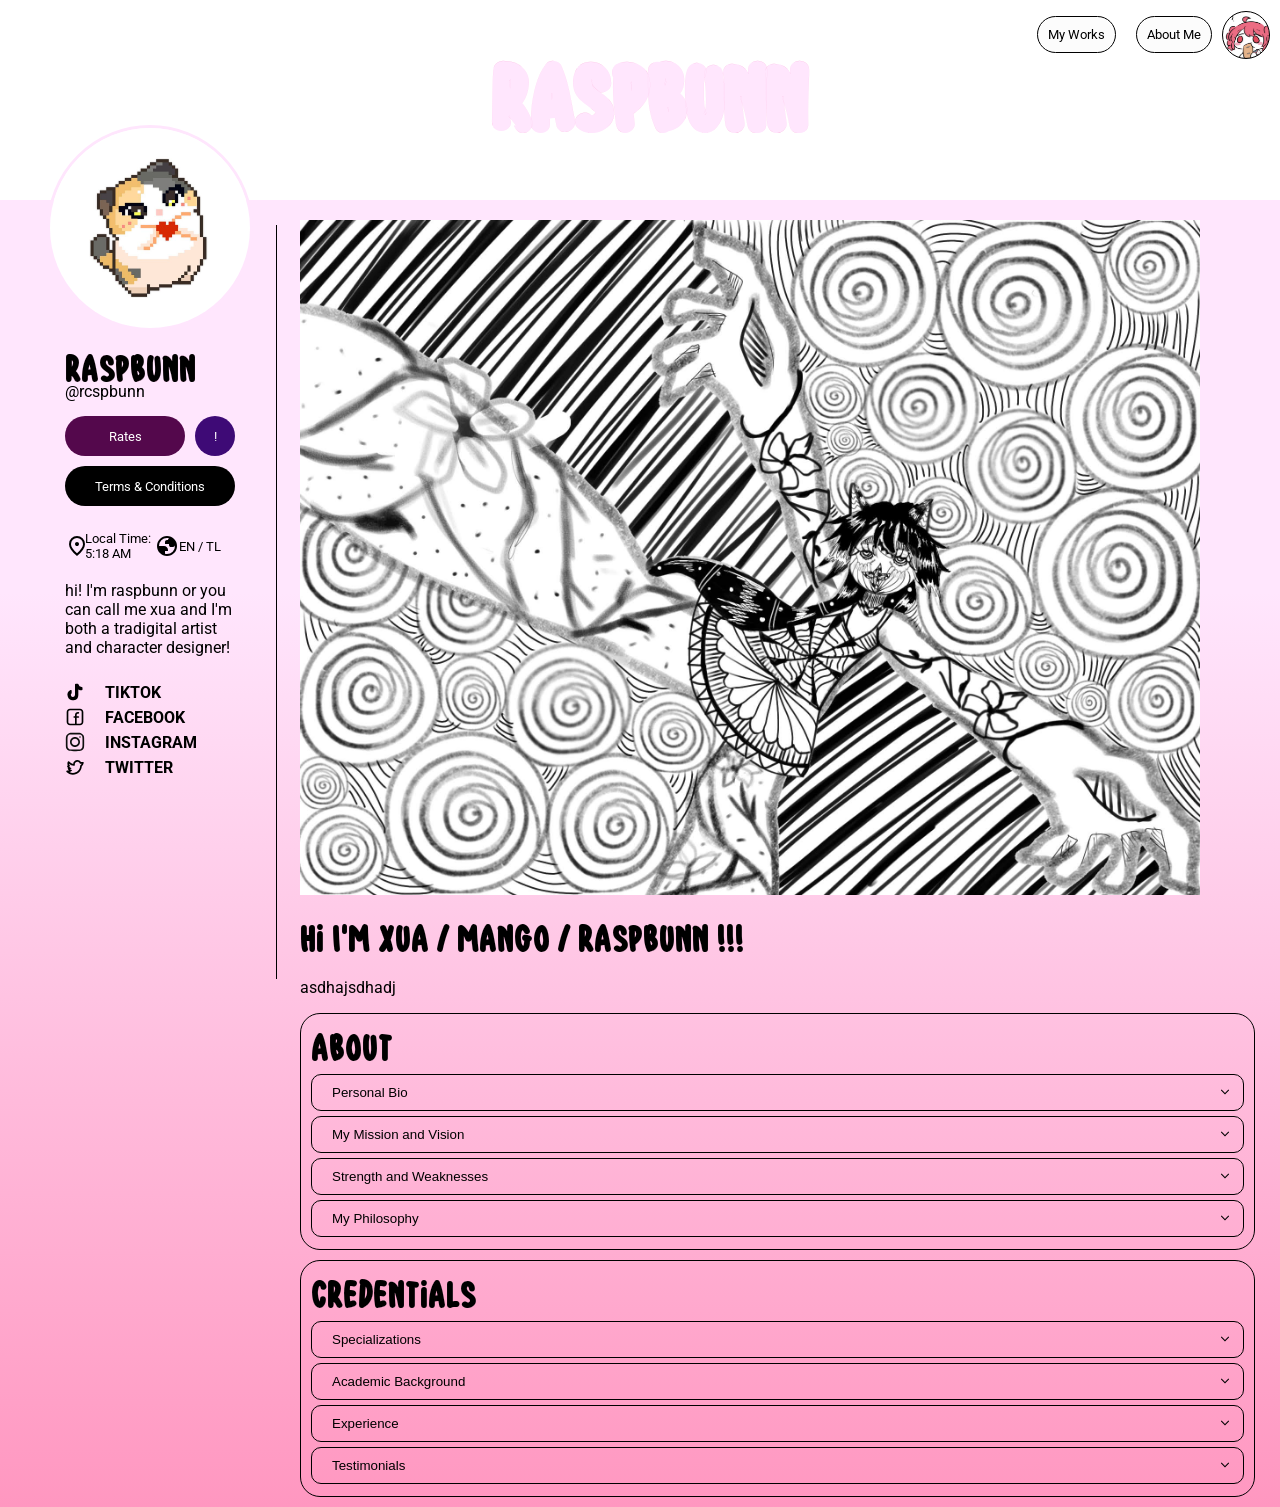
==== index.html @ c66c154d "Add files via upload" ====
<!DOCTYPE html>
<html>
    
<head>
    <meta charset="UTF-8">
    <meta name="viewport" content="width=device-width, initial-scale=1.0">

    <!--Fonts-->
    <link rel="preconnect" href="https://fonts.googleapis.com">
    <link rel="preconnect" href="https://fonts.gstatic.com" crossorigin>
    <link href="https://fonts.googleapis.com/css2?family=Poppins:ital,wght@0,100;0,200;0,300;0,400;0,500;0,600;0,700;0,800;0,900;1,100;1,200;1,300;1,400;1,500;1,600;1,700;1,800;1,900&family=Roboto:ital,wght@0,100..900;1,100..900&display=swap" rel="stylesheet">

    <!--Links-->
    <link rel="stylesheet" href="Margaux_Website.css">
    <link rel="stylesheet" href="margauxjs-css.css">
    <script src="Margaux_Website.js" defer></script>
    <script src="Sidebar.js" defer></script>

    <title>Raspbunn</title>
</head>
<body>
   
     
   
    
   <!-- Navigation bar -->
    <nav class ="nav">
        <div class="header">
            <div class="navSection1"></div>
            <div class="navSection2">
                <button class="myWorksBtn" id="portfolioBtn">My Works</button>
                <button class="myWorksBtn" id="aboutBtn">About Me</button>
                    <!--Buttons Navigation-->
                    <div class="iconWrapper"><button onclick="popUp()" class="icons"></button></div>
                    
                </div>
        </div>
          
    
    </nav>
    
    <!--Main Content-->
    <div class="alerWrapper"> 
        <div class="alert">
          
        </div>
    </div>
    <main class="main">
      
        <section class="logoWrap">
            <article class="logoContainer">
                <!-- <img class="logo" src="image/cinnamoroll.jpg" > -->
                <h6 class="nameBrand sizeLogo">Raspbunn</h6>
                
            </article>
        </section>
         <section class=" mainWrap">
                  <video class="background" width="100%"  autoplay loop muted playsinline disablePictureInPicture>
             <source src="image/bg.mp4" type="video/mp4">
             </video>
           
        <article class="mainArticle">
             <!--Side Bar-->
    <aside class="sidebar">
        <div class="sidebarWrapper">
              <div class="verticalLine"></div>
                <div class="headTitleWrap">
                    
             <!-- 1st Section-->
                    <div class="profileDisplay">
                        <img class="profile" src="image/cat.jpg">
                    </div>
                    
            <!-- 2nd Section -->
                    <div class="secondWrap ">
                        <h class="nameBrand color ">Raspbunn</h>
                        <p class="fontReg textName">@rcspbunn</p>
                        <div class="buttonGrid">
                            <div><button class="longButton sizeBtn fontReg" id="ratesBtn">Rates</button></div>
                            <div class="displayFlex"><button class="shortButton fontReg ">!</button></div>
                        </div>
                        <button class="longButton fontReg workBtn" id="termsBtn">Terms & Conditions</button>
                        <div class="fontReg localTime" id="time"></div>
                        <p class="fontReg">
                            hi! I'm raspbunn or you can call me xua and I'm both a tradigital artist and character designer!
                        </p>
                    </div>
            <!--3rd Section-->
                    <div class="channelsWrap">
                        <a class= "blank" href="https://www.tiktok.com/@rcspbunn"><svg class="svgIcon" fill="#000000" width="20px" height="20px" viewBox="0 0 24 24" id="tiktok" data-name="Flat Color" xmlns="http://www.w3.org/2000/svg" class="icon flat-color"><path id="primary" d="M21,7V9a1,1,0,0,1-1,1,8,8,0,0,1-4-1.08V15.5A6.5,6.5,0,1,1,6.53,9.72a1,1,0,0,1,1.47.9v2.52a.92.92,0,0,1-.28.62,2.49,2.49,0,0,0,2,4.23A2.61,2.61,0,0,0,12,15.35V3a1,1,0,0,1,1-1h2.11a1,1,0,0,1,1,.83A4,4,0,0,0,20,6,1,1,0,0,1,21,7Z" style="fill: rgb(0, 0, 0);"></path></svg> TIKTOK</a>
                        <a class="facebook blank" href="https://www.facebook.com/mbdelapaz"><svg class="svgIcon"  width="20px" height="20px" viewBox="0 0 24 24" fill="none" xmlns="http://www.w3.org/2000/svg">
                            <path fill-rule="evenodd" clip-rule="evenodd" d="M2 6C2 3.79086 3.79086 2 6 2H18C20.2091 2 22 3.79086 22 6V18C22 20.2091 20.2091 22 18 22H6C3.79086 22 2 20.2091 2 18V6ZM6 4C4.89543 4 4 4.89543 4 6V18C4 19.1046 4.89543 20 6 20H12V13H11C10.4477 13 10 12.5523 10 12C10 11.4477 10.4477 11 11 11H12V9.5C12 7.567 13.567 6 15.5 6H16.1C16.6523 6 17.1 6.44772 17.1 7C17.1 7.55228 16.6523 8 16.1 8H15.5C14.6716 8 14 8.67157 14 9.5V11H16.1C16.6523 11 17.1 11.4477 17.1 12C17.1 12.5523 16.6523 13 16.1 13H14V20H18C19.1046 20 20 19.1046 20 18V6C20 4.89543 19.1046 4 18 4H6Z" fill="#000000"/>
                            </svg> FACEBOOK</a>
                        <a class="instagram blank" href="https://www.instagram.com/raspbunnn"><svg class="svgIcon"  width="20px" height="20px" viewBox="0 0 24 24" fill="none" xmlns="http://www.w3.org/2000/svg">
                            <path fill-rule="evenodd" clip-rule="evenodd" d="M12 18C15.3137 18 18 15.3137 18 12C18 8.68629 15.3137 6 12 6C8.68629 6 6 8.68629 6 12C6 15.3137 8.68629 18 12 18ZM12 16C14.2091 16 16 14.2091 16 12C16 9.79086 14.2091 8 12 8C9.79086 8 8 9.79086 8 12C8 14.2091 9.79086 16 12 16Z" fill="#0F0F0F"/>
                            <path d="M18 5C17.4477 5 17 5.44772 17 6C17 6.55228 17.4477 7 18 7C18.5523 7 19 6.55228 19 6C19 5.44772 18.5523 5 18 5Z" fill="#0F0F0F"/>
                            <path fill-rule="evenodd" clip-rule="evenodd" d="M1.65396 4.27606C1 5.55953 1 7.23969 1 10.6V13.4C1 16.7603 1 18.4405 1.65396 19.7239C2.2292 20.8529 3.14708 21.7708 4.27606 22.346C5.55953 23 7.23969 23 10.6 23H13.4C16.7603 23 18.4405 23 19.7239 22.346C20.8529 21.7708 21.7708 20.8529 22.346 19.7239C23 18.4405 23 16.7603 23 13.4V10.6C23 7.23969 23 5.55953 22.346 4.27606C21.7708 3.14708 20.8529 2.2292 19.7239 1.65396C18.4405 1 16.7603 1 13.4 1H10.6C7.23969 1 5.55953 1 4.27606 1.65396C3.14708 2.2292 2.2292 3.14708 1.65396 4.27606ZM13.4 3H10.6C8.88684 3 7.72225 3.00156 6.82208 3.0751C5.94524 3.14674 5.49684 3.27659 5.18404 3.43597C4.43139 3.81947 3.81947 4.43139 3.43597 5.18404C3.27659 5.49684 3.14674 5.94524 3.0751 6.82208C3.00156 7.72225 3 8.88684 3 10.6V13.4C3 15.1132 3.00156 16.2777 3.0751 17.1779C3.14674 18.0548 3.27659 18.5032 3.43597 18.816C3.81947 19.5686 4.43139 20.1805 5.18404 20.564C5.49684 20.7234 5.94524 20.8533 6.82208 20.9249C7.72225 20.9984 8.88684 21 10.6 21H13.4C15.1132 21 16.2777 20.9984 17.1779 20.9249C18.0548 20.8533 18.5032 20.7234 18.816 20.564C19.5686 20.1805 20.1805 19.5686 20.564 18.816C20.7234 18.5032 20.8533 18.0548 20.9249 17.1779C20.9984 16.2777 21 15.1132 21 13.4V10.6C21 8.88684 20.9984 7.72225 20.9249 6.82208C20.8533 5.94524 20.7234 5.49684 20.564 5.18404C20.1805 4.43139 19.5686 3.81947 18.816 3.43597C18.5032 3.27659 18.0548 3.14674 17.1779 3.0751C16.2777 3.00156 15.1132 3 13.4 3Z" fill="#0F0F0F"/>
                            </svg> INSTAGRAM</a>
                        <a class="twitter blank" href="https://x.com/rcspbunn"><svg class="svgIcon"  width="20px" height="20px" viewBox="0 0 24 24" fill="none" xmlns="http://www.w3.org/2000/svg">
                            <path fill-rule="evenodd" clip-rule="evenodd" d="M14.8486 5.65845C13.1442 5.65845 11.7626 7.0401 11.7626 8.74446C11.7626 8.95304 11.7831 9.15581 11.822 9.35119C11.8846 9.66589 11.7924 9.99153 11.5741 10.2267C11.3558 10.4619 11.0379 10.578 10.7194 10.5389C8.51116 10.268 6.50248 9.35556 4.88498 7.9954C4.91649 8.59732 5.12515 9.23671 5.57799 9.90654L6.25677 10.9106L5.14211 11.3863L4.92704 11.4781C5.0869 11.6609 5.2791 11.8487 5.49369 12.0332C5.73717 12.2425 5.97247 12.4165 6.14726 12.5381C6.23408 12.5985 6.30452 12.645 6.35171 12.6755C6.37527 12.6907 6.39294 12.7018 6.40383 12.7086L6.41495 12.7155L6.41519 12.7157L6.41551 12.7159L6.41578 12.7161L6.41619 12.7163L6.41647 12.7165L7.96448 13.655L6.34397 14.4653C6.26374 14.5054 6.18367 14.5412 6.10393 14.573C6.42924 14.8471 6.82517 15.0995 7.2464 15.2986L8.63623 15.9556L7.47226 16.9598C6.8369 17.508 6.19778 17.9166 5.36946 18.1326C6.59681 18.7875 8.00315 19.1596 9.49941 19.1596C14.3045 19.1596 18.1746 15.325 18.1746 10.6256V10.1059L18.5998 9.80721C19.2636 9.34107 19.7329 8.71068 20.0689 7.99004H18.5398H17.9084L17.637 7.41994C17.1401 6.37633 16.0772 5.65845 14.8486 5.65845ZM3.56882 12.9581C3.38031 13.174 3.29093 13.4642 3.33193 13.7553C3.44474 14.5563 3.92441 15.2462 4.45444 15.7728C4.59838 15.9158 4.75232 16.0531 4.91396 16.184C4.88926 16.1909 4.86437 16.1975 4.83925 16.2038C4.35789 16.3243 3.70926 16.3494 2.62755 16.2434C2.20934 16.2024 1.81014 16.4273 1.62841 16.8062C1.44668 17.185 1.5212 17.6371 1.81492 17.9376C3.75693 19.9245 6.48413 21.1596 9.49941 21.1596C15.212 21.1596 19.8978 16.7239 20.1628 11.126C21.4521 10.0429 22.0976 8.57673 22.4458 7.24263C22.5241 6.94292 22.459 6.62387 22.2696 6.37873C22.0803 6.13359 21.788 5.99004 21.4783 5.99004H19.1247C18.2201 4.58853 16.6437 3.65845 14.8486 3.65845C12.1796 3.65845 9.99072 5.71435 9.7793 8.32892C7.91032 7.84456 6.2705 6.78758 5.05863 5.35408C4.83759 5.09261 4.49814 4.9624 4.15894 5.00897C3.81974 5.05554 3.52794 5.27241 3.38555 5.58378C2.78087 6.90597 2.66434 8.43104 3.34116 9.98046L3.10746 10.0802C2.64466 10.2777 2.40073 10.7884 2.5379 11.2725C2.72276 11.925 3.14129 12.5011 3.56882 12.9581Z" fill="#000000"/>
                            </svg>TWITTER</a>

                    </div>
                </div>
       </div>
    </aside>

        </article>
        <article>
            <div class="contentWrap">
                <div class="contentContainer">
                    <img class="contentImg" src="image/titleCover.jpg">
                </div>
                <div class="textContent">
                    <h class="nameBrand color">Hi I'm Xua / Mango / Raspbunn !!! </h>
                    <p>
                        asdhajsdhadj

                    </p>
                    <div class = "blockWrap">
                        <h class="nameBrand color">About</h>
                        <div class="seperation">
                               
                        <button class="longButton2" id="bio" >
                            <p class="buttonDisplay">Personal Bio</p>
                            <svg class="svgDisplay" xmlns="http://www.w3.org/2000/svg" height="24px" viewBox="0 -960 960 960" width="24px" fill="black"><path d="m321-80-71-71 329-329-329-329 71-71 400 400L321-80Z"/></svg>
                        
                        </button>
                        </div>
                        <!--Add-->
                        <div class="addBio">
                            
                        </div>

                    <div>
                        <button class="longButton2" id="missionBtn">
                            <p class="buttonDisplay ">My Mission and Vision</p>
                            <svg class="svgDisplay" xmlns="http://www.w3.org/2000/svg" height="24px" viewBox="0 -960 960 960" width="24px" fill="black"><path d="m321-80-71-71 329-329-329-329 71-71 400 400L321-80Z"/></svg>
                        </button>
                    </div>
                    <div >
                        <!--Add-->
                        <div class="addMission">
                            
                        </div>
                    </div>
                    <div>
                        <button class="longButton2" id="strengthBtn">
                            <p class="buttonDisplay">Strength and Weaknesses</p>
                            <svg class="svgDisplay" xmlns="http://www.w3.org/2000/svg" height="24px" viewBox="0 -960 960 960" width="24px" fill="black"><path d="m321-80-71-71 329-329-329-329 71-71 400 400L321-80Z"/></svg>
                        </button>
                    </div>
                    <div>
                        <!--Add-->
                        <div class="addStrength">
                            
                        </div>
                    </div>
                    <div>
                        <button class="longButton2" id="philosophyBtn">
                            <p class="buttonDisplay">My Philosophy</p>
                            <svg class="svgDisplay" xmlns="http://www.w3.org/2000/svg" height="24px" viewBox="0 -960 960 960" width="24px" fill="black"><path d="m321-80-71-71 329-329-329-329 71-71 400 400L321-80Z"/></svg>
                        </button>
                    </div>
                    <div>
                         <!--Add-->
                        <div class="addPhilosophy">
                        
                        </div>
                    </div>
                       

                    </div>
                    <div class="blockWrap">
                        <h class="nameBrand color">Credentials</h>
                        <div>
                        <button class="longButton2" id="specializationsBtn">
                            <p class="buttonDisplay">Specializations</p>
                            <svg class="svgDisplay" xmlns="http://www.w3.org/2000/svg" height="24px" viewBox="0 -960 960 960" width="24px" fill="black"><path d="m321-80-71-71 329-329-329-329 71-71 400 400L321-80Z"/></svg>
                        </button>
                        </div>
                        <div class="addSpecializations">
                            <!--Add-->
                            
                        </div>

                        <div>
                        <button class="longButton2" id="academicBtn">
                            <p class="buttonDisplay">Academic Background</p>
                            <svg class="svgDisplay" xmlns="http://www.w3.org/2000/svg" height="24px" viewBox="0 -960 960 960" width="24px" fill="black"><path d="m321-80-71-71 329-329-329-329 71-71 400 400L321-80Z"/></svg>
                        </button>
                        </div>
                        <div class="addAcademic">
                            <!--Add-->
                        
                        </div>

                        <div>
                        <button class="longButton2" id="experienceBtn">
                            <p class="buttonDisplay">Experience</p>
                            <svg class="svgDisplay" xmlns="http://www.w3.org/2000/svg" height="24px" viewBox="0 -960 960 960" width="24px" fill="black"><path d="m321-80-71-71 329-329-329-329 71-71 400 400L321-80Z"/></svg>
                        </button>
                        </div>

                        <div class="addExperience">
                            <!--Add-->
                            
                        </div>

                        <div>
                        <button class="longButton2" id="testimonialsBtn" >
                            <p class="buttonDisplay">Testimonials</p>
                            <svg class="svgDisplay" xmlns="http://www.w3.org/2000/svg" height="24px" viewBox="0 -960 960 960" width="24px" fill="black"><path d="m321-80-71-71 329-329-329-329 71-71 400 400L321-80Z"/></svg>
                        </button>
                        </div>
                        <div class ="addTestimonials">
                            <!--Add-->
                           
                        </div>
                    </div>
        

                </div>
            </div>
        </article>
        </section>
    </main>

   
    <!--Footer-->
    <footer>

    </footer>

</body>
</html>
---- Margaux_Website.css ----
:root{
   
    /*Nav Buttons*/
    --myWorks-border-color:solid 1px rgb(0, 0, 0);
    --myWorks-button: rgb(252, 252, 252);

    --myWorks-button-hover-bg: rgb(249, 181, 219);
    --myWorks-button-hover-textcolor:black;
    --myWorks-button-active-bg:rgb(146, 73, 138);
    --myWorks-button-active-textcolor: white;

    --header-button-1: url("image/teto.jpg");
    --header-button-1-hover:url("image/cat.jpg");
    --header-button-1-active:url(image/likeCat.jpg);
    --header-button-2: url("image/teto.jpg");
    /*
    --header-button-2-hover:;
    --header-button-2-active:;*/

    /*Sidebar*/

    --rates-hover: rgb(249, 181, 219);
    --rates-hover-color: white;

    --rates-active: white; 
    --rates-active-color: black;

    --terms-hover:rgb(249, 181, 219);
    --terms-hover-color:white;

    --terms-active:white;
    --terms-active-color:black;
    
    
    --svg-button-hover: rgb(146, 73, 138);
    --svg-button-active: white;


    /*Main Section*/
    --logo-border:  solid 1px rgb(146, 73, 138);
    --name-brand-font:Logo;
    --name-brand-font-border: 0.1px rgb(249, 181, 219) ;
    --name-brand-color:rgb(255, 230, 253);
}
@font-face {
    font-family: Logo;
    src: url("fonts/Cute\ Rabbit.ttf");
}

@font-face {
    font-family: Head;
    src: url("fonts/MilkyNice-Clean.ttf");
}
@font-face {
    font-family: Roboto;
    src: url("fonts/Roboto-VariableFont_wdth\,wght.ttf");
}
html{
    min-width: 100%;
    margin: 0px;
    padding: 0px;
}
body{
    min-width: 100vh;
    margin: 0px;
    padding: 0px;
    
}
/*Background*/
.background{
    object-fit: cover;
    top:0;
    left: 0;
    height: 100vh;
    width: 100vw;
    position: fixed;
    z-index: -1;
    
}


/*Navigation Bar*/
.header{
    display: flex;
    justify-content: flex-end;
    position: fixed;
    top: 0;
    right: 0;
    
    padding: 0.4rem 0rem 0.4rem 0rem;
    z-index: 200;
    margin: 0;
}

.navSection2{
    display: flex;

    width: auto;
}


.icons{
    
    display: flex;
    justify-content: center;
    align-items: center;
    background-size:cover;
    height: 3rem;
    width: 3rem;
    border: Solid 1px ;
    border-radius: 50%;
    cursor: pointer;
    background-image:var(--header-button-1) ;
    margin: 0px 10px 0px 0px;
}

.icons:hover{
   
   background-image: var(--header-button-1-hover);

}
.icons:active{
    background-image: var(--header-button-1-active);
  
}

.iconWrapper{
    display: flex;
    justify-content: center;
    align-items: center;
}
.icons{
    
    display: flex;
    justify-content: center;
    align-items: center;
    background-size:cover;
    height: 3rem;
    width: 3rem;
    border: Solid 1px ;
    border-radius: 50%;
    cursor: pointer;
    background-image:var(--header-button-1) ;
    margin: 0px 10px 0px 0px;
}

.myWorksBtn{
    font-family: Roboto; 
    margin: 0px;
    border-radius: 100px;
    padding: 10px;
    border: var(--myWorks-border-color);
    background-color: var(--myWorks-button);
    margin: 10px;

    cursor: pointer;
}

.myWorksBtn:hover{
    background-color: var(--myWorks-button-hover-bg);
    color: var(--myWorks-button-hover-textcolor);
}

.myWorksBtn:active{
    background-color: var(--myWorks-button-active-bg);
    color: var(--myWorks-button-active-textcolor);
}

/*Main Section*/

.logoWrap{
    display: flex;
    justify-content: center;
    align-items: center;
    
}
.logoContainer{
    display: flex;
    justify-content: center;
    align-items: center;
    padding: 10px;
    margin: 10px;
}

.logo{
    margin: 0;
    padding: 0;
    display: inline;
    align-items: center;
    height: 50px;
    width: 50px;
    border:var(--logo-border);
    border-radius: 50%;
    
}

.nameBrand{
    display: inline;
    align-items: center;
    padding: 0rem 0rem 0rem 1rem;
    font-family: var(--name-brand-font);
    font-size: 40px;
    -webkit-text-stroke:var(--name-brand-font-border);
    color:var(--name-brand-color) ;
}
.sizeLogo{
    font-size: 100px;
}

.raspberry{
    rotate: 20deg;
    padding: -5px;
    height: 50px;
}
/*Divider*/
.main{
    display: grid;
    grid-template-rows: 200px 1fr;
    min-height: 100vh;
    padding: 0px;
    height:   auto;
    margin: 0px 0px -20px 0px;

   
}
.mainWrap{
   display: grid;
   grid-template-columns: 300px 1fr;
   background-image: linear-gradient(to bottom, var(--name-brand-color) 30%,rgb(255, 151, 192));
   position: relative;
    height: auto;
   
}

/*Left side*/


.headTitleWrap{
    display: grid;
    justify-content: center;
    grid-template-rows: 150px 1fr 1fr;
    z-index: 2;
    height: auto;
    position: relative;
    transition: all 1000ms ease-in-out;
   
    
   
}

.verticalLine{
    display: flex;
    justify-content: end;
    margin: 25px 0px 50px 274.5px;
    position: absolute;
    top: 0;
    bottom: 0;
    border-right: solid 1px black;
    background-color: rgb(146, 73, 138, 0);
 
    width: 1px;
    box-shadow: 100;
    
}

.profileDisplay{
    display: flex;
    justify-content: center;
    
}

.profile{
    display: flex;
    justify-content: center;
    margin: -50px;
    border-radius: 50%;
    height: 200px;
    width: 200px;
    border:solid 3px var(--name-brand-color);
    transition: all 1000ms ease-in-out;
}

/*Second Section*/
.secondWrap{
    display: inline-block;
    max-width: 170px;
    padding: 20px 0px 0px 0px;
    justify-content: center;
    
}

.textJustify{
    justify-content: center;
}

.color{
    padding: 0px 0px 0px 0px;
    color: black;
   
}
.fontReg{
    font-family: Roboto;
    margin: 20px 0px 20px 0px;
}

.textName{
    padding: 0px;
    margin: -10px 0px 10px 0px;
}

.buttonGrid{
    display: grid;
    grid-template-columns: 100px 1fr;
}
.displayFlex{
    display: flex;
    justify-content: end;
    padding: 0px;
    margin: 0px;
}

.longButton{
    border-radius: 400px;
    border: none;
    padding: 5px 10px 5px 10px;
    margin: 5px 0px 5px 0px;
    background-color: #54084C;
    color: white;
    cursor: pointer;
    z-index: 40;
}

.shortButton{
    border-radius: 50%;
    border: none;
    height: 40px;
    width: 40px;

    margin: 5px 0px 5px 0px;
    background-color: #3E0A76;
    color: white;
    cursor: pointer;
}

.sizeBtn{
    width: 120px;
    height: 40px;
}

.workBtn{
    display: flex;
    justify-content: center;
    align-items: center;
    width: 100%;
    height: 40px;
    background-color: #000000;

}
.borderR{
     border-right: solid 1.5px black;
}

#ratesBtn:hover{
    background-color: var(--rates-hover);
    color: var(--rates-hover-color);
}
#ratesBtn:active{
    background-color: var(--rates-active);
    color:var(--rates-active-color);
}

#termsBtn:hover{
    background-color: var(--terms-hover);
    color: var(--terms-hover-color);
}
#termsBtn:active{
    background-color: var(--terms-active);
    color:var(--terms-active-color);
}


/*3rd Section*/

.channelsWrap{
    display: flex;
    flex-direction: column;
}

.blank{
    padding: 5px 0px 0px 0px;
    font-family: roboto;
    font-weight: bold;
    color: black;
    text-decoration: none;
    display: flex;
    align-items: center;
}

.blank:hover {
    color: var(--svg-button-hover) !important;
}

.blank:hover path,
.blank:hover path {
    fill: var(--svg-button-hover) !important;
}

.blank:active {
    color: var(--svg-button-active) !important;
}

.blank:active path,
.blank:active path {
    fill: var(--svg-button-active) !important;
}

.svgIcon{
    padding: 0px 20px 0px 0px;
}


/*Content Article */
.contentWrap{
    display: flex;
    flex-direction: column;
    height: auto;
    
}

.contentContainer{
    display:flex;
    justify-content: start;
    align-items: center;
    padding: 20px 0px 20px 0px;
    max-width: auto;
    max-height: auto;

}

.contentImg{
    margin:0px 20px 0px 0px;
    min-width: 300px;
    max-width: 900px;
    object-fit: contain;
    width: 100%;
    height: auto ;


}

.textContent{
   font-family: Roboto;
   text-align: justify;
   margin: 0px 25px 0px 0px;

}

.blockWrap{
    display: grid;
    grid-template-columns: 1fr;
    border: solid 1px black;
    border-radius: 20px;
    padding: 10px 10px 10px 10px;
    margin: 10px 0px 10px 0px;
}

.longButton2{
    display: grid;
    grid-template-columns: 1fr 10px;
    width: 100%;
    padding: 10px 20px 10px 20px;
    margin: 2.5px 0px 2.5px 0px;
    background-color: transparent;
    border-radius: 10px;
    border: solid 1px black;
    font-family: 16px;
    cursor: pointer;
}
.longButton2:hover{
    background-color: rgb(167, 53, 153);
    color:white;
    transition: 1s ;

}

.longButton2:active{
    background-color: rgb(255, 120, 183);
    transition: 0s;
}
.buttonDisplay{
    display: flex;
    align-items: center;
    margin: 0;
    padding: 0;
}
.svgDisplay{
    display: flex;
    align-items: center;
    justify-content: center;
    rotate: 90deg;
    height: 10px;
    padding: 0px;
    margin: 2.5px 0px 0px 0px;
}

.formatText{
    font-family: Roboto;
    text-align: justify;
    font-size: 16px;
}
.sizeText{
    font-size: 30px;
}
---- margauxjs-css.css ----
:root{
    --globe-color: black;
    --globe-height: 15px;

    --location-color: black;
    --location-height: 15px;
}

.alertW{
    display: flex;
    top:50%;
    left: 50%;
    transform: translate(-50%, -50%);
    position: fixed;
    height: 100%;
    width: 100%;
    background-color: rgba(255, 144, 144, 0.5);
    z-index: 50;
   
}
.alertFront{
    border-radius: 20px;
    position: fixed;
    top: 50%;
    left: 50%;
    transform: translate(-50%, -50%);
    background-color: rgb(250, 250, 250);
    width: calc(100% - 20rem);
    height: calc(100% - 10rem);
    z-index: 51;
     transition: all 0.1s ease-in-out;
}
.margin {
    margin: 10px;
}

.addBio, .addMission, .addStrength, .addPhilosophy, .addSpecializations, .addAcademic, .addExperience, .addTestimonials{
    margin: -15px 0px 0px 0px;
    padding: 0px 10px; 
   
    max-height: 0;
    opacity: 0;
    overflow: hidden;
    

    transition: max-height 0.4s ease-out, opacity 0.3s ease-out, padding 0.4s ease-out, border-color 0.4s;
}

.addInfo{
    margin: -15px 0px 10px 0px;
    padding: 20px 10px 10px 10px;
    border-bottom: solid 1px black;
    border-left: solid 1px black;
    border-right: solid 1px black;
    border-radius: 0px 0px 10px 10px;
    
    opacity: 1;

    max-height: none;
    
}

.openBtn{
    border-radius: 10px 10px 0px 0px;
    background-color: rgb(167, 53, 153);
    color: white;
}
.openBtn:hover{
    background-color: rgb(255, 120, 183);
    transition: 0.5s;
}

.openBtn:active{
    background-color: white;
    color: black;
    transition: 0.1s;
}

/* Mission*/

.addMission{
    display: grid;
    grid-template-columns: 1fr 1fr;
    position: relative;
    overflow: hidden;
    max-height: 100%;
    opacity: 1;


   
}

.mission{
    border-right: solid 1px black;
    padding-right: 20px;
    margin: 10px;
}

.vision{
    margin: 10px;
}

.testimonials{
    display: flex;
    justify-content: center;
}

.subtext{
    margin: -20px;
}

.feedback{
    background-color: rgb(46, 44, 44);
    border-radius: 20px 20px 0px 0px;
    margin: 30px 0px 0px 0px;
    padding: 10px;
    border: solid 1px black;
    display: flex;

    align-items: center;
}
.feedbackBorder{
    display: inline-block;
    justify-content: start;
    background-color: rgb(255, 255, 255);
    width: 100%;
     border-radius: 20px 20px 0px 0px;
     margin : -10px -10px -10px 0px;
     padding: 0px 20px 0px 20px;
     border-left: solid 1px black;
     text-align: justify;
}

/*sidebar*/

.sidebar {
    position: sticky;   
    top: calc(100vh - 90%); 
   
    align-self: center; 
    height: auto;
}

.localTime{ 
    display: grid;
    grid-template-columns: 1fr 1fr;
    font-family: Roboto;
    font-size: 12.5px;
    padding: 20px 0px 0px 0px;
    margin: 0px 0px 0px 0px;
}

.localTextWrap{
    display: grid;
    grid-template-columns: 20px 1fr;
    align-items: center;
}
.localText{
    width: 70px;
}
.localFormat{
display: flex;
align-items: center;
width: 100px;
}
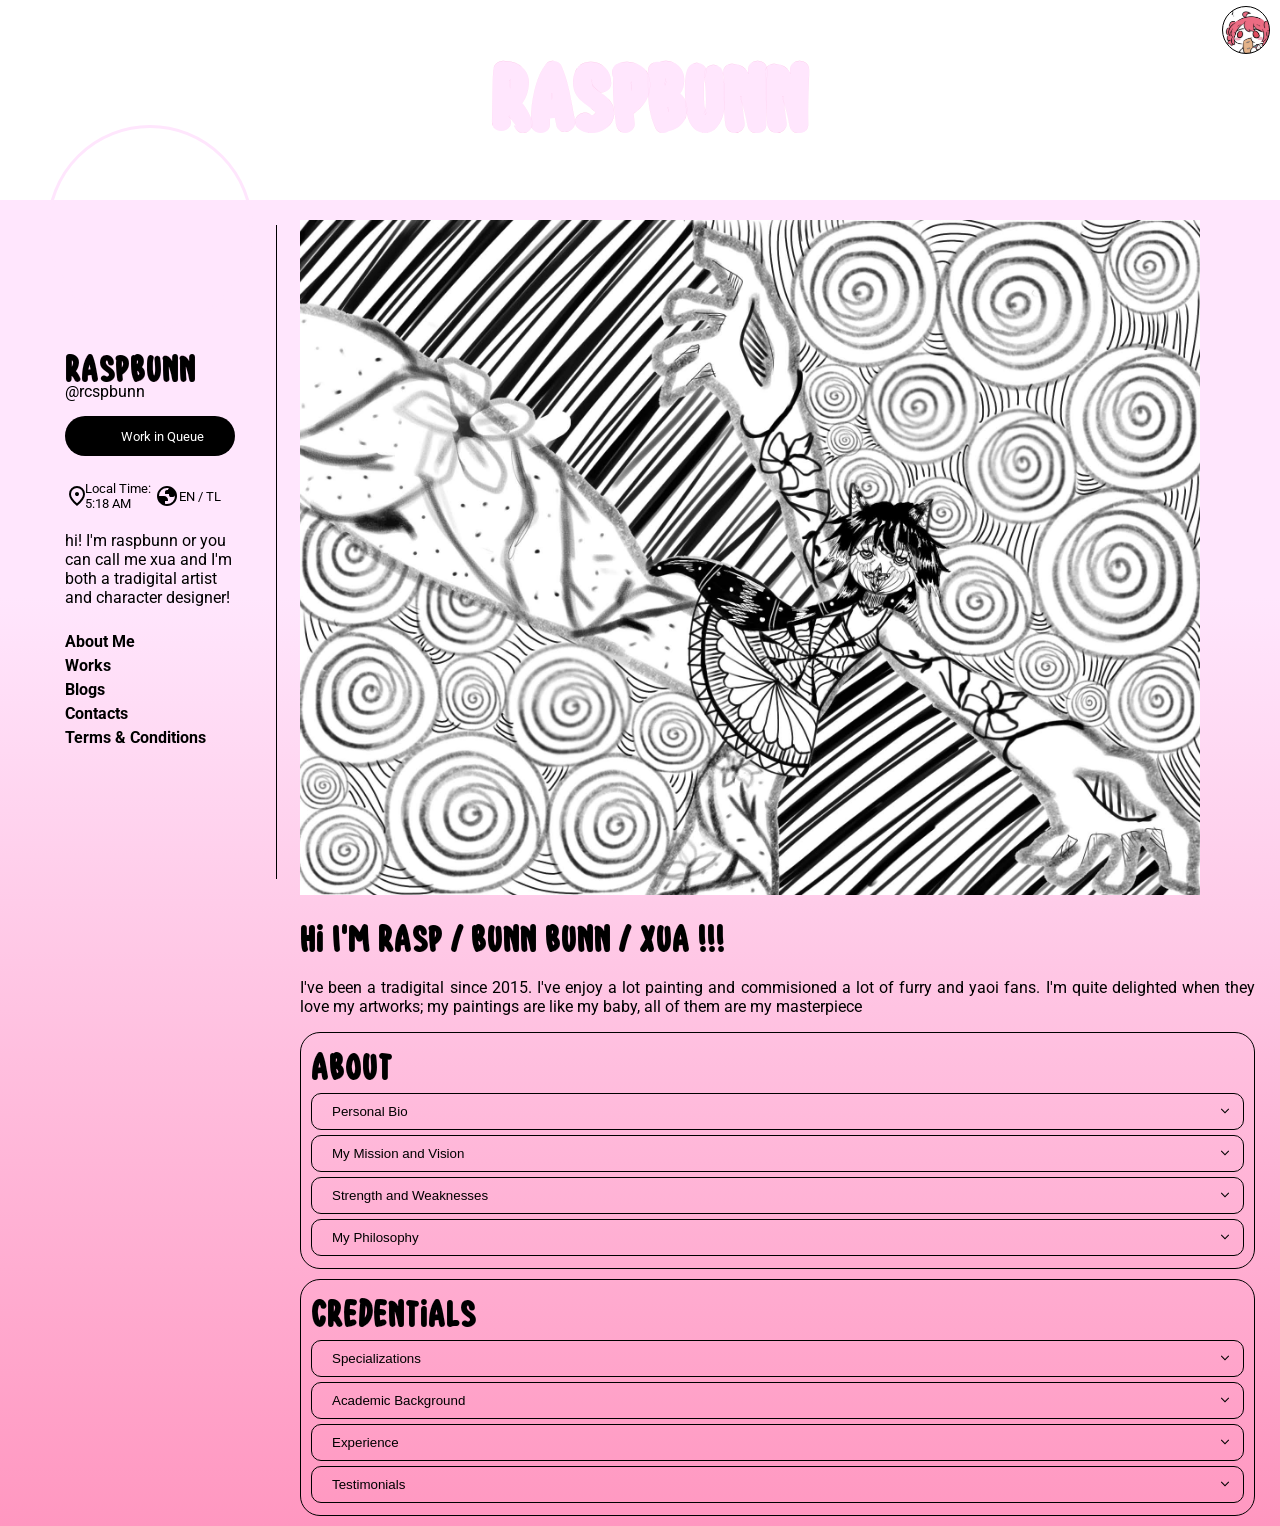
==== commit 64e4835d: "Add files via upload" ====
--- a/index.html
+++ b/index.html
@@ -13,6 +13,8 @@
     <!--Links-->
     <link rel="stylesheet" href="Margaux_Website.css">
     <link rel="stylesheet" href="margauxjs-css.css">
+    <link rel="stylesheet" href="sidebar.css"> 
+
     <script src="Margaux_Website.js" defer></script>
     <script src="Sidebar.js" defer></script>
 
@@ -28,8 +30,7 @@
         <div class="header">
             <div class="navSection1"></div>
             <div class="navSection2">
-                <button class="myWorksBtn" id="portfolioBtn">My Works</button>
-                <button class="myWorksBtn" id="aboutBtn">About Me</button>
+                  
                     <!--Buttons Navigation-->
                     <div class="iconWrapper"><button onclick="popUp()" class="icons"></button></div>
                     
@@ -42,7 +43,122 @@
     <!--Main Content-->
     <div class="alerWrapper"> 
         <div class="alert">
-          
+            <!--<div class="alertW">
+                <div class="alertFront">
+                    <div class="alertGrid">
+                        <div class="alertSection1"> 
+                            <button class="alertClose">
+                                <svg xmlns="http://www.w3.org/2000/svg" viewBox="0 0 24 24" height="24px" width="24px" fill="#e3e3e3"><path d="M6.4,19L5,17.6L10.6,12L5,6.4L6.4,5L12,10.6L17.6,5L19,6.4L13.4,12L19,17.6L17.6,19L12,13.4L6.4,19Z"/></svg>
+                            </button>
+                        </div>
+                        <div class="alertSection2">
+                            <div class="alertSection2Wrap">
+                                <div class="alertProfileWrap">
+                                    <div class="alertProfile"></div>
+                                </div>
+                                <div class="raspTextWrap">
+                                    <h class="nameBrand color rasp">Raspbunn</h>
+                                    <p class="atRasp">@rcspbunn</p>
+                                </div>
+                                
+                            </div>
+                            <div class="workWrap">
+                                    <h1>Work Queue</h1>
+                                    <p><svg xmlns="http://www.w3.org/2000/svg" viewBox="0 0 24 24" height="24px" width="24px" fill="#e3e3e3"><path d="M4,20V18H6.75l-0.4-0.35q-1.3-1.15-1.83-2.62T4,12.05Q4,9.27 5.66,7.11T10,4.25v2.1Q8.2,7 7.1,8.56T6,12.05q0,1.13 0.43,2.19T7.75,16.2L8,16.45V14h2v6H4Zm10-0.25v-2.1q1.8-0.65 2.9-2.21T18,11.95q0-1.13-0.43-2.19T16.25,7.8L16,7.55V10H14V4h6V6H17.25l0.4,0.35q1.22,1.23 1.79,2.66T20,11.95q0,2.78-1.66,4.94T14,19.75Z"/></svg>Synced to Raspbunn</p>
+                                    <div class="boxTextWrap">
+                                       Thank you for considering me for your commission! Please note that I may not work in the exact order that the queue is sorted in.
+                                    </div>
+                            </div>
+                            <div class="queueWrap">
+                                <div class="category">
+                                    <p>All</p>
+                                    <p>By Service</p>
+                                </div>
+                                <div class="categoryBoxWrap">
+                                    <div class="categoryBox">
+                                        <div class="box newBox">New</div>
+                                        <div class="outerBoxItem newColor">
+                                            <div class="boxItem itemN">Nothing in Here yet</div>
+                                        </div>
+                                    </div>
+                                    <div class="categoryBox">
+                                        <div class="box waitBox">Waitlist</div>
+                                        <div class="outerBoxItem waitColor">
+                                            <div class="boxItem itemW">Nothing in Here yet</div>
+                                        </div>
+                                    </div>
+                                    <div class="categoryBox">
+                                        <div class=" box queueBox">In Queue</div>
+                                        <div class="outerBoxItem queueColor">
+                                            <div class="boxItem itemQ">Nothing in Here yet</div>
+                                        </div>
+                                    </div>
+                                    <div class="categoryBox">
+                                        <div class="box wipBox">WIP</div>
+                                        <div class="outerBoxItem wipColor">
+                                            <div class="boxItem itemWI">Nothing in Here yet</div>
+                                        </div>
+                                    </div>
+
+                                </div>
+                            </div>
+                        </div>
+                    </div>
+                </div>
+            </div>-->
+            <!--<div class="alertW">
+                <div class="alertFront">
+                    <div class="alertGrid">
+                        <div class="alertSection1"> 
+                            <button class="alertClose">
+                                <svg xmlns="http://www.w3.org/2000/svg" viewBox="0 0 24 24" height="24px" width="24px" fill="#e3e3e3"><path d="M6.4,19L5,17.6L10.6,12L5,6.4L6.4,5L12,10.6L17.6,5L19,6.4L13.4,12L19,17.6L17.6,19L12,13.4L6.4,19Z"/></svg>
+                            </button>
+                        </div>
+                        <div class="alertSection2">
+                            <div class="alertSection2Container">
+                                    <div class="raspWrap">
+                                    <div class="alertSection2Wrap">
+                               
+                                        <div class="alertProfileWrap">
+                                            <div class="alertProfile"></div>
+                                        </div>
+                                        <div class="raspTextWrap">
+                                            <h class="nameBrand color rasp">Raspbunn</h>
+                                            <p class="atRasp">@rcspbunn</p>
+                                        </div>
+                                        
+                                            
+                                    
+                                    </div>
+                                        <h1 class="messageTextFront">Message Me now for commission</h1>
+                                        <p class="messageTextSubtext">Thank you for the commission. Your continued support is greatly appreciated<p>
+                                        <div class="messageImgWrapper"><div class="messageImg"></div></div>
+                                    </div>
+                                   <div class="workWrap emailContainer">
+                                        <div class="emailSectionWrap">
+
+                                            <div class="emailInsideContainer">
+                                                <h2>Username :</h2>
+                                                <input type="text" placeholder="Enter Your Name oh seeker" class="username">
+                                                <h2>Email :</h2>
+                                                <input type="text" placeholder="Enter your Email great one! (Example: @gmail.com)" class="email">
+                                                <h2>Subject :</h2>
+                                                <input type="text" placeholder="What is your agenda oh great one?" class="subject">
+                                                <h2>Message to me :</h2>
+                                                <input type="text" placeholder="Enter your request adventurer!" class="message">
+                                                <div class="submitDisplay">
+                                                    <button type="submit" class="submitDesign">Submit!</button>
+                                                </div>
+                                            </div>
+                                        </div>
+                                    </div>
+                                </div>
+                        </div>
+                    </div>
+                </div>
+            </div>-->
+
+
         </div>
     </div>
     <main class="main">
@@ -67,8 +183,8 @@
                 <div class="headTitleWrap">
                     
              <!-- 1st Section-->
-                    <div class="profileDisplay">
-                        <img class="profile" src="image/cat.jpg">
+                    <div class="profileDisplay ">
+                        <div class="profile"></div>
                     </div>
                     
             <!-- 2nd Section -->
@@ -76,10 +192,16 @@
                         <h class="nameBrand color ">Raspbunn</h>
                         <p class="fontReg textName">@rcspbunn</p>
                         <div class="buttonGrid">
-                            <div><button class="longButton sizeBtn fontReg" id="ratesBtn">Rates</button></div>
-                            <div class="displayFlex"><button class="shortButton fontReg ">!</button></div>
-                        </div>
-                        <button class="longButton fontReg workBtn" id="termsBtn">Terms & Conditions</button>
+                           <!-- <div><button class="longButton sizeBtn fontReg" id="ratesBtn">Rates</button></div> -->
+                           <!-- <div class="displayFlex"><button class="shortButton fontReg ">!</button></div> -->
+                        </div>
+                        <!-- <button class="longButton fontReg workBtn" id="termsBtn">Terms & Conditions</button> -->
+                         <div><button class="longButton fontReg workBtn" id="workQueueBtn">
+                            <div class="workSymbolWrapper">
+                                <div class="workSymbol">
+                                    <div class="check"><svg xmlns="http://www.w3.org/2000/svg" viewBox="0 0 24 24" height="24px" width="24px" fill="black"><path d="M9.55,18l-5.7-5.7l1.43-1.42l4.28,4.28l9.18-9.18L20.15,7.4L9.55,18Z"/></svg></div>
+                                </div>
+                            </div>Work in Queue</button></div>
                         <div class="fontReg localTime" id="time"></div>
                         <p class="fontReg">
                             hi! I'm raspbunn or you can call me xua and I'm both a tradigital artist and character designer!
@@ -87,7 +209,7 @@
                     </div>
             <!--3rd Section-->
                     <div class="channelsWrap">
-                        <a class= "blank" href="https://www.tiktok.com/@rcspbunn"><svg class="svgIcon" fill="#000000" width="20px" height="20px" viewBox="0 0 24 24" id="tiktok" data-name="Flat Color" xmlns="http://www.w3.org/2000/svg" class="icon flat-color"><path id="primary" d="M21,7V9a1,1,0,0,1-1,1,8,8,0,0,1-4-1.08V15.5A6.5,6.5,0,1,1,6.53,9.72a1,1,0,0,1,1.47.9v2.52a.92.92,0,0,1-.28.62,2.49,2.49,0,0,0,2,4.23A2.61,2.61,0,0,0,12,15.35V3a1,1,0,0,1,1-1h2.11a1,1,0,0,1,1,.83A4,4,0,0,0,20,6,1,1,0,0,1,21,7Z" style="fill: rgb(0, 0, 0);"></path></svg> TIKTOK</a>
+                    <!--    <a class= "blank" href="https://www.tiktok.com/@rcspbunn"><svg class="svgIcon" fill="#000000" width="20px" height="20px" viewBox="0 0 24 24" id="tiktok" data-name="Flat Color" xmlns="http://www.w3.org/2000/svg" class="icon flat-color"><path id="primary" d="M21,7V9a1,1,0,0,1-1,1,8,8,0,0,1-4-1.08V15.5A6.5,6.5,0,1,1,6.53,9.72a1,1,0,0,1,1.47.9v2.52a.92.92,0,0,1-.28.62,2.49,2.49,0,0,0,2,4.23A2.61,2.61,0,0,0,12,15.35V3a1,1,0,0,1,1-1h2.11a1,1,0,0,1,1,.83A4,4,0,0,0,20,6,1,1,0,0,1,21,7Z" style="fill: rgb(0, 0, 0);"></path></svg> TIKTOK</a>
                         <a class="facebook blank" href="https://www.facebook.com/mbdelapaz"><svg class="svgIcon"  width="20px" height="20px" viewBox="0 0 24 24" fill="none" xmlns="http://www.w3.org/2000/svg">
                             <path fill-rule="evenodd" clip-rule="evenodd" d="M2 6C2 3.79086 3.79086 2 6 2H18C20.2091 2 22 3.79086 22 6V18C22 20.2091 20.2091 22 18 22H6C3.79086 22 2 20.2091 2 18V6ZM6 4C4.89543 4 4 4.89543 4 6V18C4 19.1046 4.89543 20 6 20H12V13H11C10.4477 13 10 12.5523 10 12C10 11.4477 10.4477 11 11 11H12V9.5C12 7.567 13.567 6 15.5 6H16.1C16.6523 6 17.1 6.44772 17.1 7C17.1 7.55228 16.6523 8 16.1 8H15.5C14.6716 8 14 8.67157 14 9.5V11H16.1C16.6523 11 17.1 11.4477 17.1 12C17.1 12.5523 16.6523 13 16.1 13H14V20H18C19.1046 20 20 19.1046 20 18V6C20 4.89543 19.1046 4 18 4H6Z" fill="#000000"/>
                             </svg> FACEBOOK</a>
@@ -99,9 +221,26 @@
                         <a class="twitter blank" href="https://x.com/rcspbunn"><svg class="svgIcon"  width="20px" height="20px" viewBox="0 0 24 24" fill="none" xmlns="http://www.w3.org/2000/svg">
                             <path fill-rule="evenodd" clip-rule="evenodd" d="M14.8486 5.65845C13.1442 5.65845 11.7626 7.0401 11.7626 8.74446C11.7626 8.95304 11.7831 9.15581 11.822 9.35119C11.8846 9.66589 11.7924 9.99153 11.5741 10.2267C11.3558 10.4619 11.0379 10.578 10.7194 10.5389C8.51116 10.268 6.50248 9.35556 4.88498 7.9954C4.91649 8.59732 5.12515 9.23671 5.57799 9.90654L6.25677 10.9106L5.14211 11.3863L4.92704 11.4781C5.0869 11.6609 5.2791 11.8487 5.49369 12.0332C5.73717 12.2425 5.97247 12.4165 6.14726 12.5381C6.23408 12.5985 6.30452 12.645 6.35171 12.6755C6.37527 12.6907 6.39294 12.7018 6.40383 12.7086L6.41495 12.7155L6.41519 12.7157L6.41551 12.7159L6.41578 12.7161L6.41619 12.7163L6.41647 12.7165L7.96448 13.655L6.34397 14.4653C6.26374 14.5054 6.18367 14.5412 6.10393 14.573C6.42924 14.8471 6.82517 15.0995 7.2464 15.2986L8.63623 15.9556L7.47226 16.9598C6.8369 17.508 6.19778 17.9166 5.36946 18.1326C6.59681 18.7875 8.00315 19.1596 9.49941 19.1596C14.3045 19.1596 18.1746 15.325 18.1746 10.6256V10.1059L18.5998 9.80721C19.2636 9.34107 19.7329 8.71068 20.0689 7.99004H18.5398H17.9084L17.637 7.41994C17.1401 6.37633 16.0772 5.65845 14.8486 5.65845ZM3.56882 12.9581C3.38031 13.174 3.29093 13.4642 3.33193 13.7553C3.44474 14.5563 3.92441 15.2462 4.45444 15.7728C4.59838 15.9158 4.75232 16.0531 4.91396 16.184C4.88926 16.1909 4.86437 16.1975 4.83925 16.2038C4.35789 16.3243 3.70926 16.3494 2.62755 16.2434C2.20934 16.2024 1.81014 16.4273 1.62841 16.8062C1.44668 17.185 1.5212 17.6371 1.81492 17.9376C3.75693 19.9245 6.48413 21.1596 9.49941 21.1596C15.212 21.1596 19.8978 16.7239 20.1628 11.126C21.4521 10.0429 22.0976 8.57673 22.4458 7.24263C22.5241 6.94292 22.459 6.62387 22.2696 6.37873C22.0803 6.13359 21.788 5.99004 21.4783 5.99004H19.1247C18.2201 4.58853 16.6437 3.65845 14.8486 3.65845C12.1796 3.65845 9.99072 5.71435 9.7793 8.32892C7.91032 7.84456 6.2705 6.78758 5.05863 5.35408C4.83759 5.09261 4.49814 4.9624 4.15894 5.00897C3.81974 5.05554 3.52794 5.27241 3.38555 5.58378C2.78087 6.90597 2.66434 8.43104 3.34116 9.98046L3.10746 10.0802C2.64466 10.2777 2.40073 10.7884 2.5379 11.2725C2.72276 11.925 3.14129 12.5011 3.56882 12.9581Z" fill="#000000"/>
                             </svg>TWITTER</a>
-
-                    </div>
-                </div>
+                        -->
+                        <a class="linkStyle blank" id="aboutBtn">
+                            About Me
+                        </a>
+                        <a class="linkStyle blank" id="portfolioBtn">
+                            Works
+                        </a>
+                        <a class="linkStyle blank" id="blogsBtn">
+                            Blogs
+                        </a>
+    
+                        <a  class="linkStyle blank" id="contactsBtn">
+                            Contacts
+                        </a>
+                        <a  class="linkStyle blank" id="termsBtn">
+                            Terms & Conditions
+                        </a>
+                
+                    </div>
+                </div> 
        </div>
     </aside>
 
@@ -112,11 +251,14 @@
                     <img class="contentImg" src="image/titleCover.jpg">
                 </div>
                 <div class="textContent">
-                    <h class="nameBrand color">Hi I'm Xua / Mango / Raspbunn !!! </h>
+                    <h class="nameBrand color">Hi I'm Rasp / Bunn Bunn / Xua !!! </h>
                     <p>
-                        asdhajsdhadj
+                        I've been a tradigital since 2015. I've enjoy a lot painting and commisioned
+                        a lot of furry and yaoi fans. I'm quite delighted when they love my artworks;
+                        my paintings are like my baby, all of them are my masterpiece
 
                     </p>
+                  
                     <div class = "blockWrap">
                         <h class="nameBrand color">About</h>
                         <div class="seperation">
@@ -148,6 +290,7 @@
                         <button class="longButton2" id="strengthBtn">
                             <p class="buttonDisplay">Strength and Weaknesses</p>
                             <svg class="svgDisplay" xmlns="http://www.w3.org/2000/svg" height="24px" viewBox="0 -960 960 960" width="24px" fill="black"><path d="m321-80-71-71 329-329-329-329 71-71 400 400L321-80Z"/></svg>
+                            
                         </button>
                     </div>
                     <div>
--- a/margauxjs-css.css
+++ b/margauxjs-css.css
@@ -4,8 +4,32 @@
 
     --location-color: black;
     --location-height: 15px;
-}
-
+
+    --close-color: white;
+    --close-color-hover:pink;
+    --close-color-active:grey;
+
+    --boxTextWrap-color:grey;
+    --workText-color:white;
+
+    --new-box-bg:linear-gradient(to left,rgb(249, 181, 219), rgb(129, 103, 243));
+    --wait-box-bg:#004D1B;
+    --queue-box-bg:#47351F;
+    --wip-box-bg:#201F47;
+
+    --new-item-nothing-bg:linear-gradient(to right,rgb(249, 181, 219), rgb(129, 103, 243));
+    --wait-item-nothing-bg:#083217;
+    --queue-item-nothing-bg:#372917;
+    --wip-item-nothing-bg:#28274e;
+
+    --new-item-nothing-color:rgb(255, 255, 255);
+    --wait-item-nothing-color:#238144;
+    --queue-item-nothing-color:#63513b;
+    --wip-item-nothing-color:#696794;
+
+    --message-img: url('image/titleCover.jpg');
+}
+/*Pop Up*/
 .alertW{
     display: flex;
     top:50%;
@@ -24,15 +48,418 @@
     top: 50%;
     left: 50%;
     transform: translate(-50%, -50%);
-    background-color: rgb(250, 250, 250);
-    width: calc(100% - 20rem);
-    height: calc(100% - 10rem);
+    background-color: rgb(11, 11, 11);
+    
+    overflow: hidden;
+
+    width: clamp(600px, 90vw, 1200px); 
+    
     z-index: 51;
-     transition: all 0.1s ease-in-out;
-}
+    transition: all 0.1s ease-in-out;
+}
+.alertGrid{
+    display: grid;
+    grid-template-rows: 25px 1fr;
+    padding: 10px;
+
+}
+
+.alertSection1{
+   display: flex;
+   justify-content: start;
+   align-items: center;
+   
+}
+.alertClose{
+    display: flex;
+    justify-content: start;
+    margin: 0px;
+    padding: 0pc;
+    border: none;
+    background-color: transparent;
+    cursor: pointer;
+}
+
+.alertClose svg{
+   fill: var(--close-color) !important;
+}
+.alertClose svg:hover{
+   fill: var(--close-color-hover)!important;
+}
+.alertClose svg:active{
+   fill: var(--close-color-active) !important;
+}
+
+/*Section 2*/
+
+.alertSection2Wrap{
+    display: grid;
+    grid-template-columns: 50px 1fr;
+    padding: 10px;
+ 
+}
+.alertProfileWrap{
+    display: flex;
+    justify-content: center;
+    align-items: center;
+    padding: 0px;
+    margin: 0px;
+}
+.alertProfile{
+  
+    border-radius: 50%;
+    background-image: var(--profile);
+    object-fit: cover;
+    background-size: cover;
+    height: 40px;
+    width: 40px;
+    
+}
+.raspTextWrap{
+    display: flex;
+    flex-direction: column; 
+    justify-content: center;
+    font-family: Roboto;
+    overflow: hidden;
+  
+    
+}
+.raspTextWrap, .alertProfileWrap{
+      margin: 0px 0px 0px 0px;
+}
+
+.rasp{
+    color: var(--workText-color);
+    font-size: 20px;
+}
+.atRasp{
+    color: var(--workText-color);
+    font-size: 10px;
+    margin: -5px 0px 0px 0px;
+}
+
+.workWrap{
+    font-family: Roboto;
+    
+}
+.workWrap h1, .workWrap p, .workWrap h2,  .messageTextFront, .messageTextSubtext{
+   
+    margin: 15px;
+}
+
+.workWrap h1, .messageTextFront{
+    font-family: Roboto;
+    color: var(--workText-color);
+}
+
+.workWrap h2{
+    font-size: 20px;
+    /*color: var(--myWorks-button-hover-bg);*/
+    color: white;
+    padding: 0px 10px 0px 5px;
+    width: 96%;
+    margin: 0px;
+    
+}
+.workWrap p,  .messageTextSubtext{
+    display: flex;
+    align-items: center;
+    color: var(--boxTextWrap-color);
+    margin: -15px 15px 0px 15px;
+    padding: -15px 15px 0px 15px;
+    
+}
+
+/*
+.workWrap h2:nth-child(5), .workWrap h2:nth-child(9){
+    color: var(--myWorks-button-active-bg);
+}
+ 
+
+
+.workWrap input{
+    width: 50%;
+    margin: 0px 15px 0px 15px;
+    border-radius: 10px;
+
+    padding-top: 10px;
+    padding-left: 10px;
+    padding-bottom: 10px;
+
+    box-sizing: border-box; 
+    background-color: var(--workText-color);
+    color: var(--boxTextWrap-color);
+}
+
+ 
+.workWrap input:nth-child(10){
+    width: 96%;
+    border-radius: 10px;
+
+    box-sizing: border-box; 
+    color: var(--workText-color);
+
+    padding-top: 10px;
+    padding-left: 10px;
+    padding-bottom: 75px;
+    margin-bottom: 20px;
+}
+
+.workWrap input::placeholder{
+   
+    color: var(--boxTextWrap-color);
+}
+
+*/
+
+/*Pop up Message me*/
+
+.alertSection2Container{
+    display: grid;
+    grid-template-columns: minmax(250px, 1fr) 1fr;
+      align-items: stretch; 
+     overflow: hidden; 
+     width: 100%;
+     height: 100%;
+    
+}
+
+.emailSectionWrap{
+    
+    background-color: white;
+    width: 100%;
+    height: 100%;
+    border-radius: 0px 20px 20px 20px;
+    margin: 55px 15px 35px 0px;
+}
+
+
+.emailContainer{ 
+    display: flex;
+    justify-content: center;
+    align-items: center;
+    font-size: 20px;
+    margin: 0px 15px 35px 0px;
+    width: 100%;
+    max-height: 450px;
+    
+    
+    
+}
+
+.emailSectionWrap input{
+    width: 94%;
+    border:none;
+    border-bottom: solid 1px black;
+    margin: 10px 0px 10px 0px;
+}
+.emailSectionWrap h2{
+    padding: 0px;
+    margin: 0px;
+    color: black;
+}
+.emailSectionWrap input:active{
+    border:none;
+    border-bottom: solid 1px black;
+}
+.emailInsideContainer{
+    margin: 30px 5px 30px 20px;
+    padding: 10px;
+}
+
+.emailInsideContainer input:nth-child(8) {
+    border: solid 1px black;
+    padding: 10px 10px 75px 10px;
+}
+
+.submitDisplay{
+    display: flex;
+    justify-content: end;
+    align-items: center;
+    margin: 10px 10px 0px 0px;
+}
+
+.submitDesign{
+    border:none;
+    border-radius: 10px;
+    background: var(--myWorks-button-active-bg);
+    padding: 15px;
+    cursor: pointer;
+    color: var(--workText-color);
+}
+.submitDesign:hover{
+    background: var(--myWorks-button-hover-bg);
+    color: var(--myWorks-button-hover-textcolor);
+}
+
+.submitDesign:active{
+    background: var(--myWorks-button-hover-textcolor);
+    color: var(--workText-color);
+}
+.messageImg{
+    display: block;
+    background-image: var(--message-img);
+    object-fit: scale-down;
+    object-position: center;
+    background-size: 100%;
+    background-repeat: no-repeat;
+    width: 100%;
+    height: 98%;
+    
+    
+    
+}
+
+.messageImgWrapper{
+    display: flex;
+    justify-content: center;
+    align-items: center;
+    width: calc( 100% - 40px);
+    height: clamp(calc(75% - 105px), 65% , 1000px);
+    
+    margin: 15px 0px 15px 15px;
+
+    overflow: hidden;
+    position: relative;
+}
+
+.workWrap svg{
+    display: flex;
+    align-items: center;
+    fill: var(--workText-color) !important;
+}
+
+/*This Section is for Pop Up Work Queue*/
+
+.boxTextWrap{
+    border: solid 1px var(--boxTextWrap-color);
+    border-radius: 0px 10px 10px 10px;
+    color: var(--boxTextWrap-color) ;
+    margin: 15px;
+    padding: 10px;
+    justify-content: center;
+}
+
+.category{
+    display: flex;
+    height: 100%;
+    align-items: center;
+}
+.category p{
+    font-family: Roboto;
+    color: var(--workText-color);
+    padding: 10px;
+    margin: 25px;
+}
+.category p:first-child{
+    background-color: rgb(129, 103, 243);
+    padding: 10px;
+    border-radius: 10px;
+    margin: 15px;
+}
+.categoryBoxWrap{
+    font-family: Roboto;
+    display: grid;
+    grid-template-columns: repeat(auto-fit, minmax(200px, 1fr));
+
+    justify-content: space-evenly;
+    gap: 15px;
+    margin: 0px 15px 0px 15px;
+    padding: 0px;
+}
+
+.category p{
+    margin: 10px;
+}
+
+.box{
+    display: flex;
+    justify-content: start;
+    align-items: center;
+    border: solid 1px black;
+    border-radius: 10px;
+    padding: 5px 10px 5px 10px;
+  
+    margin: 0px 0px 0px 0px;
+}
+
+.boxItem{
+    border-radius: 10px;
+    margin: 10px 0px 10px 0px;
+    padding: 20px;
+    background-color: grey;
+}
+
+.newBox{
+    color: white;
+    background:var(--new-box-bg);
+}
+
+.waitBox{
+    color: white;
+    background-color: var(--wait-box-bg);
+}
+.queueBox{
+    color: white;
+    background-color: var(--queue-box-bg);
+}
+
+.wipBox{
+    color: white;
+    background-color: var(--wip-box-bg);
+}
+
+.itemN{
+    color: var(--new-item-nothing-color);
+    background: var(--new-item-nothing-bg);
+}
+
+.outerBoxItem{
+    border: solid 1px black;
+    color: white;
+    margin: 10px 0px 10px 0px;
+    border-radius: 10px;
+    padding: 1.5px 10px 1.5px 10px;
+    
+}
+
+.newColor{
+    background: var(--new-box-bg);
+}
+
+.waitColor{
+    
+    background-color: var(--wait-item-nothing-color) !important;
+}
+
+.itemW{
+    color: var(--wait-item-nothing-color);
+    background-color: var(--wait-item-nothing-bg) !important;
+}
+
+.queueColor{
+    background-color: var(--queue-item-nothing-color) !important;
+}
+.itemQ{
+    color: var(--queue-item-nothing-color);
+    background-color: var(--queue-item-nothing-bg);
+}
+.wipColor{
+    background-color: var(--wip-item-nothing-color);
+}
+.itemWI{
+    color: var(--wip-item-nothing-color);
+    background-color: var(--wip-item-nothing-bg);
+}
+/*.wipBox{
+    margin-right: 0px !important;
+} --media query
+*/
 .margin {
     margin: 10px;
 }
+
+/*Content Buttons*/
 
 .addBio, .addMission, .addStrength, .addPhilosophy, .addSpecializations, .addAcademic, .addExperience, .addTestimonials{
     margin: -15px 0px 0px 0px;
@@ -131,6 +558,13 @@
      text-align: justify;
 }
 
+.personalityVideo{
+    width: 100%;
+    max-width: auto; /* Adjust this number to match the actual size of your graphic */
+    height: auto;
+    display: block;
+}
+
 /*sidebar*/
 
 .sidebar {
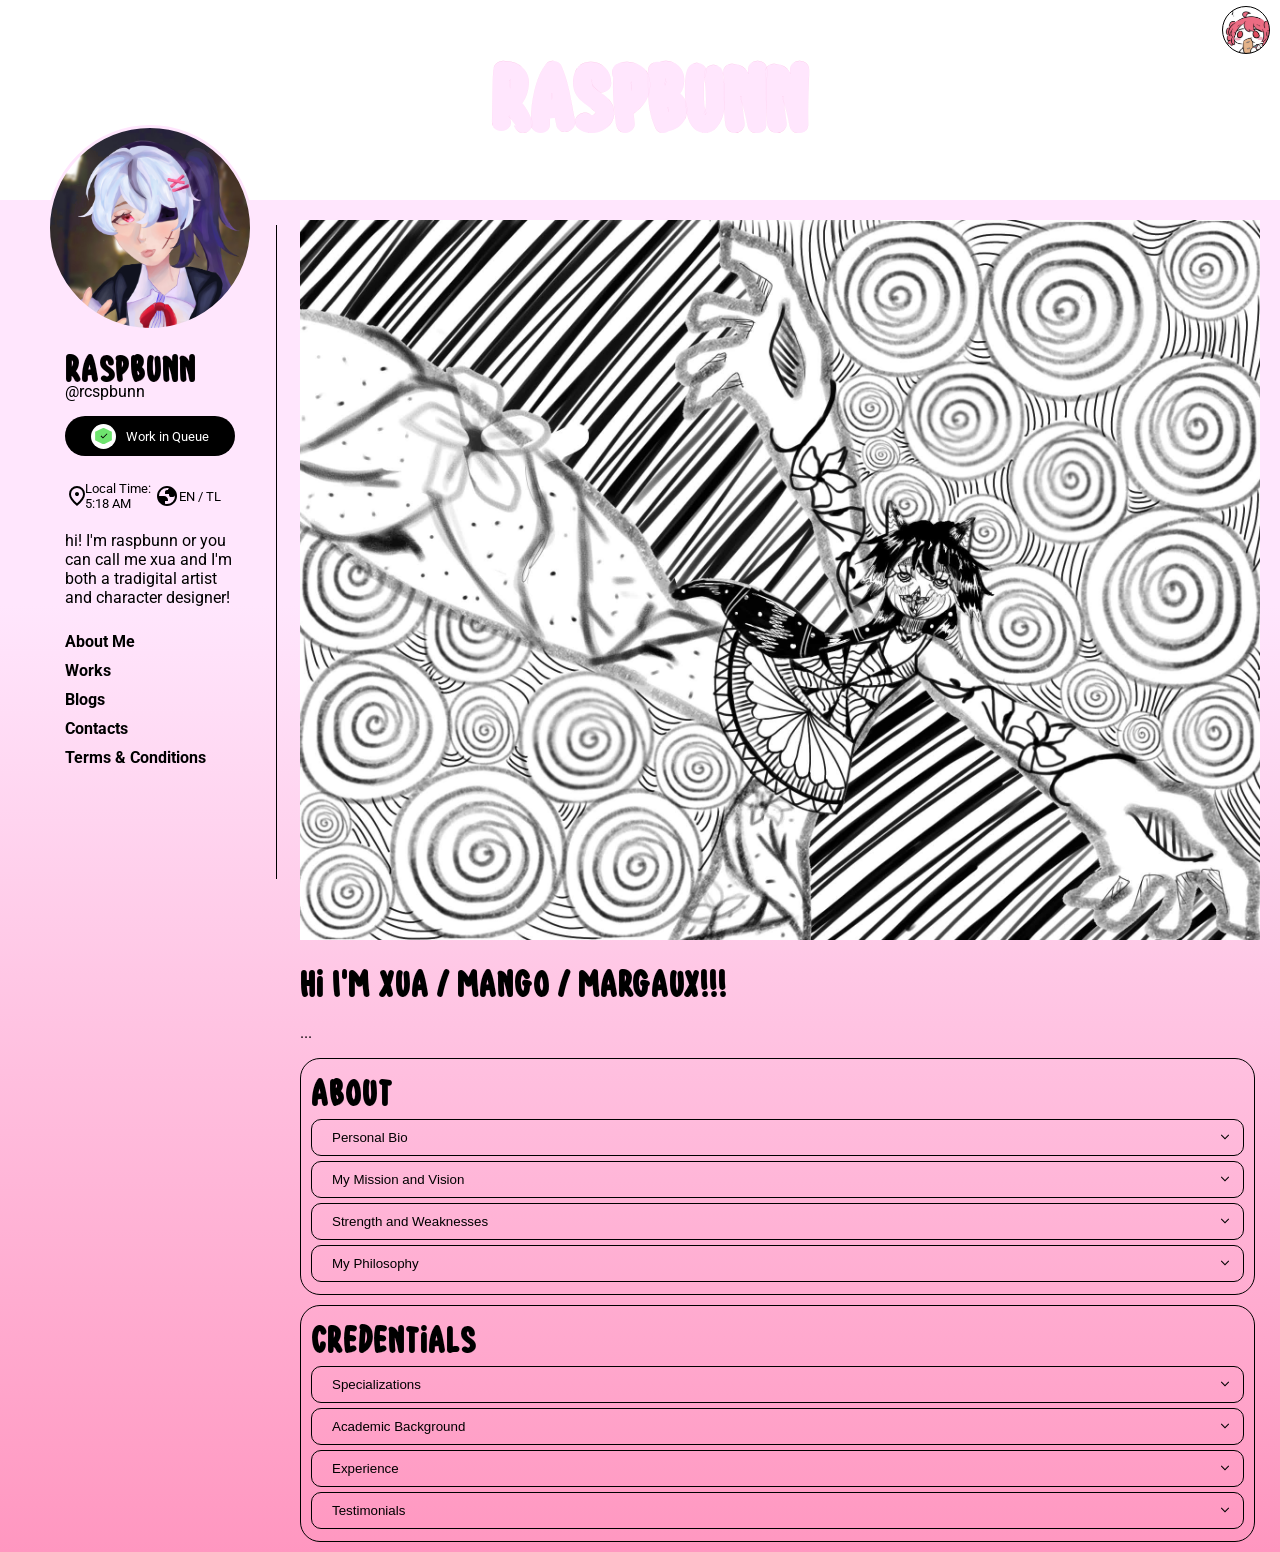
==== commit c2ae52a6: "File Update As novermber 23, 2026:  +Blogs +Portfolio +Shop +Comission +Pop-Up +Contacts +Clean Abou" ====
--- a/index.html
+++ b/index.html
@@ -1,379 +1,377 @@
-<!DOCTYPE html>
-<html>
-    
-<head>
-    <meta charset="UTF-8">
-    <meta name="viewport" content="width=device-width, initial-scale=1.0">
-
-    <!--Fonts-->
-    <link rel="preconnect" href="https://fonts.googleapis.com">
-    <link rel="preconnect" href="https://fonts.gstatic.com" crossorigin>
-    <link href="https://fonts.googleapis.com/css2?family=Poppins:ital,wght@0,100;0,200;0,300;0,400;0,500;0,600;0,700;0,800;0,900;1,100;1,200;1,300;1,400;1,500;1,600;1,700;1,800;1,900&family=Roboto:ital,wght@0,100..900;1,100..900&display=swap" rel="stylesheet">
-
-    <!--Links-->
-    <link rel="stylesheet" href="Margaux_Website.css">
-    <link rel="stylesheet" href="margauxjs-css.css">
-    <link rel="stylesheet" href="sidebar.css"> 
-
-    <script src="Margaux_Website.js" defer></script>
-    <script src="Sidebar.js" defer></script>
-
-    <title>Raspbunn</title>
-</head>
-<body>
-   
-     
-   
-    
-   <!-- Navigation bar -->
-    <nav class ="nav">
-        <div class="header">
-            <div class="navSection1"></div>
-            <div class="navSection2">
-                  
-                    <!--Buttons Navigation-->
-                    <div class="iconWrapper"><button onclick="popUp()" class="icons"></button></div>
-                    
-                </div>
-        </div>
-          
-    
-    </nav>
-    
-    <!--Main Content-->
-    <div class="alerWrapper"> 
-        <div class="alert">
-            <!--<div class="alertW">
-                <div class="alertFront">
-                    <div class="alertGrid">
-                        <div class="alertSection1"> 
-                            <button class="alertClose">
-                                <svg xmlns="http://www.w3.org/2000/svg" viewBox="0 0 24 24" height="24px" width="24px" fill="#e3e3e3"><path d="M6.4,19L5,17.6L10.6,12L5,6.4L6.4,5L12,10.6L17.6,5L19,6.4L13.4,12L19,17.6L17.6,19L12,13.4L6.4,19Z"/></svg>
-                            </button>
-                        </div>
-                        <div class="alertSection2">
-                            <div class="alertSection2Wrap">
-                                <div class="alertProfileWrap">
-                                    <div class="alertProfile"></div>
-                                </div>
-                                <div class="raspTextWrap">
-                                    <h class="nameBrand color rasp">Raspbunn</h>
-                                    <p class="atRasp">@rcspbunn</p>
-                                </div>
-                                
-                            </div>
-                            <div class="workWrap">
-                                    <h1>Work Queue</h1>
-                                    <p><svg xmlns="http://www.w3.org/2000/svg" viewBox="0 0 24 24" height="24px" width="24px" fill="#e3e3e3"><path d="M4,20V18H6.75l-0.4-0.35q-1.3-1.15-1.83-2.62T4,12.05Q4,9.27 5.66,7.11T10,4.25v2.1Q8.2,7 7.1,8.56T6,12.05q0,1.13 0.43,2.19T7.75,16.2L8,16.45V14h2v6H4Zm10-0.25v-2.1q1.8-0.65 2.9-2.21T18,11.95q0-1.13-0.43-2.19T16.25,7.8L16,7.55V10H14V4h6V6H17.25l0.4,0.35q1.22,1.23 1.79,2.66T20,11.95q0,2.78-1.66,4.94T14,19.75Z"/></svg>Synced to Raspbunn</p>
-                                    <div class="boxTextWrap">
-                                       Thank you for considering me for your commission! Please note that I may not work in the exact order that the queue is sorted in.
-                                    </div>
-                            </div>
-                            <div class="queueWrap">
-                                <div class="category">
-                                    <p>All</p>
-                                    <p>By Service</p>
-                                </div>
-                                <div class="categoryBoxWrap">
-                                    <div class="categoryBox">
-                                        <div class="box newBox">New</div>
-                                        <div class="outerBoxItem newColor">
-                                            <div class="boxItem itemN">Nothing in Here yet</div>
-                                        </div>
-                                    </div>
-                                    <div class="categoryBox">
-                                        <div class="box waitBox">Waitlist</div>
-                                        <div class="outerBoxItem waitColor">
-                                            <div class="boxItem itemW">Nothing in Here yet</div>
-                                        </div>
-                                    </div>
-                                    <div class="categoryBox">
-                                        <div class=" box queueBox">In Queue</div>
-                                        <div class="outerBoxItem queueColor">
-                                            <div class="boxItem itemQ">Nothing in Here yet</div>
-                                        </div>
-                                    </div>
-                                    <div class="categoryBox">
-                                        <div class="box wipBox">WIP</div>
-                                        <div class="outerBoxItem wipColor">
-                                            <div class="boxItem itemWI">Nothing in Here yet</div>
-                                        </div>
-                                    </div>
-
-                                </div>
-                            </div>
-                        </div>
-                    </div>
-                </div>
-            </div>-->
-            <!--<div class="alertW">
-                <div class="alertFront">
-                    <div class="alertGrid">
-                        <div class="alertSection1"> 
-                            <button class="alertClose">
-                                <svg xmlns="http://www.w3.org/2000/svg" viewBox="0 0 24 24" height="24px" width="24px" fill="#e3e3e3"><path d="M6.4,19L5,17.6L10.6,12L5,6.4L6.4,5L12,10.6L17.6,5L19,6.4L13.4,12L19,17.6L17.6,19L12,13.4L6.4,19Z"/></svg>
-                            </button>
-                        </div>
-                        <div class="alertSection2">
-                            <div class="alertSection2Container">
-                                    <div class="raspWrap">
-                                    <div class="alertSection2Wrap">
-                               
-                                        <div class="alertProfileWrap">
-                                            <div class="alertProfile"></div>
-                                        </div>
-                                        <div class="raspTextWrap">
-                                            <h class="nameBrand color rasp">Raspbunn</h>
-                                            <p class="atRasp">@rcspbunn</p>
-                                        </div>
-                                        
-                                            
-                                    
-                                    </div>
-                                        <h1 class="messageTextFront">Message Me now for commission</h1>
-                                        <p class="messageTextSubtext">Thank you for the commission. Your continued support is greatly appreciated<p>
-                                        <div class="messageImgWrapper"><div class="messageImg"></div></div>
-                                    </div>
-                                   <div class="workWrap emailContainer">
-                                        <div class="emailSectionWrap">
-
-                                            <div class="emailInsideContainer">
-                                                <h2>Username :</h2>
-                                                <input type="text" placeholder="Enter Your Name oh seeker" class="username">
-                                                <h2>Email :</h2>
-                                                <input type="text" placeholder="Enter your Email great one! (Example: @gmail.com)" class="email">
-                                                <h2>Subject :</h2>
-                                                <input type="text" placeholder="What is your agenda oh great one?" class="subject">
-                                                <h2>Message to me :</h2>
-                                                <input type="text" placeholder="Enter your request adventurer!" class="message">
-                                                <div class="submitDisplay">
-                                                    <button type="submit" class="submitDesign">Submit!</button>
-                                                </div>
-                                            </div>
-                                        </div>
-                                    </div>
-                                </div>
-                        </div>
-                    </div>
-                </div>
-            </div>-->
-
-
-        </div>
-    </div>
-    <main class="main">
-      
-        <section class="logoWrap">
-            <article class="logoContainer">
-                <!-- <img class="logo" src="image/cinnamoroll.jpg" > -->
-                <h6 class="nameBrand sizeLogo">Raspbunn</h6>
-                
-            </article>
-        </section>
-         <section class=" mainWrap">
-                  <video class="background" width="100%"  autoplay loop muted playsinline disablePictureInPicture>
-             <source src="image/bg.mp4" type="video/mp4">
-             </video>
-           
-        <article class="mainArticle">
-             <!--Side Bar-->
-    <aside class="sidebar">
-        <div class="sidebarWrapper">
-              <div class="verticalLine"></div>
-                <div class="headTitleWrap">
-                    
-             <!-- 1st Section-->
-                    <div class="profileDisplay ">
-                        <div class="profile"></div>
-                    </div>
-                    
-            <!-- 2nd Section -->
-                    <div class="secondWrap ">
-                        <h class="nameBrand color ">Raspbunn</h>
-                        <p class="fontReg textName">@rcspbunn</p>
-                        <div class="buttonGrid">
-                           <!-- <div><button class="longButton sizeBtn fontReg" id="ratesBtn">Rates</button></div> -->
-                           <!-- <div class="displayFlex"><button class="shortButton fontReg ">!</button></div> -->
-                        </div>
-                        <!-- <button class="longButton fontReg workBtn" id="termsBtn">Terms & Conditions</button> -->
-                         <div><button class="longButton fontReg workBtn" id="workQueueBtn">
-                            <div class="workSymbolWrapper">
-                                <div class="workSymbol">
-                                    <div class="check"><svg xmlns="http://www.w3.org/2000/svg" viewBox="0 0 24 24" height="24px" width="24px" fill="black"><path d="M9.55,18l-5.7-5.7l1.43-1.42l4.28,4.28l9.18-9.18L20.15,7.4L9.55,18Z"/></svg></div>
-                                </div>
-                            </div>Work in Queue</button></div>
-                        <div class="fontReg localTime" id="time"></div>
-                        <p class="fontReg">
-                            hi! I'm raspbunn or you can call me xua and I'm both a tradigital artist and character designer!
-                        </p>
-                    </div>
-            <!--3rd Section-->
-                    <div class="channelsWrap">
-                    <!--    <a class= "blank" href="https://www.tiktok.com/@rcspbunn"><svg class="svgIcon" fill="#000000" width="20px" height="20px" viewBox="0 0 24 24" id="tiktok" data-name="Flat Color" xmlns="http://www.w3.org/2000/svg" class="icon flat-color"><path id="primary" d="M21,7V9a1,1,0,0,1-1,1,8,8,0,0,1-4-1.08V15.5A6.5,6.5,0,1,1,6.53,9.72a1,1,0,0,1,1.47.9v2.52a.92.92,0,0,1-.28.62,2.49,2.49,0,0,0,2,4.23A2.61,2.61,0,0,0,12,15.35V3a1,1,0,0,1,1-1h2.11a1,1,0,0,1,1,.83A4,4,0,0,0,20,6,1,1,0,0,1,21,7Z" style="fill: rgb(0, 0, 0);"></path></svg> TIKTOK</a>
-                        <a class="facebook blank" href="https://www.facebook.com/mbdelapaz"><svg class="svgIcon"  width="20px" height="20px" viewBox="0 0 24 24" fill="none" xmlns="http://www.w3.org/2000/svg">
-                            <path fill-rule="evenodd" clip-rule="evenodd" d="M2 6C2 3.79086 3.79086 2 6 2H18C20.2091 2 22 3.79086 22 6V18C22 20.2091 20.2091 22 18 22H6C3.79086 22 2 20.2091 2 18V6ZM6 4C4.89543 4 4 4.89543 4 6V18C4 19.1046 4.89543 20 6 20H12V13H11C10.4477 13 10 12.5523 10 12C10 11.4477 10.4477 11 11 11H12V9.5C12 7.567 13.567 6 15.5 6H16.1C16.6523 6 17.1 6.44772 17.1 7C17.1 7.55228 16.6523 8 16.1 8H15.5C14.6716 8 14 8.67157 14 9.5V11H16.1C16.6523 11 17.1 11.4477 17.1 12C17.1 12.5523 16.6523 13 16.1 13H14V20H18C19.1046 20 20 19.1046 20 18V6C20 4.89543 19.1046 4 18 4H6Z" fill="#000000"/>
-                            </svg> FACEBOOK</a>
-                        <a class="instagram blank" href="https://www.instagram.com/raspbunnn"><svg class="svgIcon"  width="20px" height="20px" viewBox="0 0 24 24" fill="none" xmlns="http://www.w3.org/2000/svg">
-                            <path fill-rule="evenodd" clip-rule="evenodd" d="M12 18C15.3137 18 18 15.3137 18 12C18 8.68629 15.3137 6 12 6C8.68629 6 6 8.68629 6 12C6 15.3137 8.68629 18 12 18ZM12 16C14.2091 16 16 14.2091 16 12C16 9.79086 14.2091 8 12 8C9.79086 8 8 9.79086 8 12C8 14.2091 9.79086 16 12 16Z" fill="#0F0F0F"/>
-                            <path d="M18 5C17.4477 5 17 5.44772 17 6C17 6.55228 17.4477 7 18 7C18.5523 7 19 6.55228 19 6C19 5.44772 18.5523 5 18 5Z" fill="#0F0F0F"/>
-                            <path fill-rule="evenodd" clip-rule="evenodd" d="M1.65396 4.27606C1 5.55953 1 7.23969 1 10.6V13.4C1 16.7603 1 18.4405 1.65396 19.7239C2.2292 20.8529 3.14708 21.7708 4.27606 22.346C5.55953 23 7.23969 23 10.6 23H13.4C16.7603 23 18.4405 23 19.7239 22.346C20.8529 21.7708 21.7708 20.8529 22.346 19.7239C23 18.4405 23 16.7603 23 13.4V10.6C23 7.23969 23 5.55953 22.346 4.27606C21.7708 3.14708 20.8529 2.2292 19.7239 1.65396C18.4405 1 16.7603 1 13.4 1H10.6C7.23969 1 5.55953 1 4.27606 1.65396C3.14708 2.2292 2.2292 3.14708 1.65396 4.27606ZM13.4 3H10.6C8.88684 3 7.72225 3.00156 6.82208 3.0751C5.94524 3.14674 5.49684 3.27659 5.18404 3.43597C4.43139 3.81947 3.81947 4.43139 3.43597 5.18404C3.27659 5.49684 3.14674 5.94524 3.0751 6.82208C3.00156 7.72225 3 8.88684 3 10.6V13.4C3 15.1132 3.00156 16.2777 3.0751 17.1779C3.14674 18.0548 3.27659 18.5032 3.43597 18.816C3.81947 19.5686 4.43139 20.1805 5.18404 20.564C5.49684 20.7234 5.94524 20.8533 6.82208 20.9249C7.72225 20.9984 8.88684 21 10.6 21H13.4C15.1132 21 16.2777 20.9984 17.1779 20.9249C18.0548 20.8533 18.5032 20.7234 18.816 20.564C19.5686 20.1805 20.1805 19.5686 20.564 18.816C20.7234 18.5032 20.8533 18.0548 20.9249 17.1779C20.9984 16.2777 21 15.1132 21 13.4V10.6C21 8.88684 20.9984 7.72225 20.9249 6.82208C20.8533 5.94524 20.7234 5.49684 20.564 5.18404C20.1805 4.43139 19.5686 3.81947 18.816 3.43597C18.5032 3.27659 18.0548 3.14674 17.1779 3.0751C16.2777 3.00156 15.1132 3 13.4 3Z" fill="#0F0F0F"/>
-                            </svg> INSTAGRAM</a>
-                        <a class="twitter blank" href="https://x.com/rcspbunn"><svg class="svgIcon"  width="20px" height="20px" viewBox="0 0 24 24" fill="none" xmlns="http://www.w3.org/2000/svg">
-                            <path fill-rule="evenodd" clip-rule="evenodd" d="M14.8486 5.65845C13.1442 5.65845 11.7626 7.0401 11.7626 8.74446C11.7626 8.95304 11.7831 9.15581 11.822 9.35119C11.8846 9.66589 11.7924 9.99153 11.5741 10.2267C11.3558 10.4619 11.0379 10.578 10.7194 10.5389C8.51116 10.268 6.50248 9.35556 4.88498 7.9954C4.91649 8.59732 5.12515 9.23671 5.57799 9.90654L6.25677 10.9106L5.14211 11.3863L4.92704 11.4781C5.0869 11.6609 5.2791 11.8487 5.49369 12.0332C5.73717 12.2425 5.97247 12.4165 6.14726 12.5381C6.23408 12.5985 6.30452 12.645 6.35171 12.6755C6.37527 12.6907 6.39294 12.7018 6.40383 12.7086L6.41495 12.7155L6.41519 12.7157L6.41551 12.7159L6.41578 12.7161L6.41619 12.7163L6.41647 12.7165L7.96448 13.655L6.34397 14.4653C6.26374 14.5054 6.18367 14.5412 6.10393 14.573C6.42924 14.8471 6.82517 15.0995 7.2464 15.2986L8.63623 15.9556L7.47226 16.9598C6.8369 17.508 6.19778 17.9166 5.36946 18.1326C6.59681 18.7875 8.00315 19.1596 9.49941 19.1596C14.3045 19.1596 18.1746 15.325 18.1746 10.6256V10.1059L18.5998 9.80721C19.2636 9.34107 19.7329 8.71068 20.0689 7.99004H18.5398H17.9084L17.637 7.41994C17.1401 6.37633 16.0772 5.65845 14.8486 5.65845ZM3.56882 12.9581C3.38031 13.174 3.29093 13.4642 3.33193 13.7553C3.44474 14.5563 3.92441 15.2462 4.45444 15.7728C4.59838 15.9158 4.75232 16.0531 4.91396 16.184C4.88926 16.1909 4.86437 16.1975 4.83925 16.2038C4.35789 16.3243 3.70926 16.3494 2.62755 16.2434C2.20934 16.2024 1.81014 16.4273 1.62841 16.8062C1.44668 17.185 1.5212 17.6371 1.81492 17.9376C3.75693 19.9245 6.48413 21.1596 9.49941 21.1596C15.212 21.1596 19.8978 16.7239 20.1628 11.126C21.4521 10.0429 22.0976 8.57673 22.4458 7.24263C22.5241 6.94292 22.459 6.62387 22.2696 6.37873C22.0803 6.13359 21.788 5.99004 21.4783 5.99004H19.1247C18.2201 4.58853 16.6437 3.65845 14.8486 3.65845C12.1796 3.65845 9.99072 5.71435 9.7793 8.32892C7.91032 7.84456 6.2705 6.78758 5.05863 5.35408C4.83759 5.09261 4.49814 4.9624 4.15894 5.00897C3.81974 5.05554 3.52794 5.27241 3.38555 5.58378C2.78087 6.90597 2.66434 8.43104 3.34116 9.98046L3.10746 10.0802C2.64466 10.2777 2.40073 10.7884 2.5379 11.2725C2.72276 11.925 3.14129 12.5011 3.56882 12.9581Z" fill="#000000"/>
-                            </svg>TWITTER</a>
-                        -->
-                        <a class="linkStyle blank" id="aboutBtn">
-                            About Me
-                        </a>
-                        <a class="linkStyle blank" id="portfolioBtn">
-                            Works
-                        </a>
-                        <a class="linkStyle blank" id="blogsBtn">
-                            Blogs
-                        </a>
-    
-                        <a  class="linkStyle blank" id="contactsBtn">
-                            Contacts
-                        </a>
-                        <a  class="linkStyle blank" id="termsBtn">
-                            Terms & Conditions
-                        </a>
-                
-                    </div>
-                </div> 
-       </div>
-    </aside>
-
-        </article>
-        <article>
-            <div class="contentWrap">
-                <div class="contentContainer">
-                    <img class="contentImg" src="image/titleCover.jpg">
-                </div>
-                <div class="textContent">
-                    <h class="nameBrand color">Hi I'm Rasp / Bunn Bunn / Xua !!! </h>
-                    <p>
-                        I've been a tradigital since 2015. I've enjoy a lot painting and commisioned
-                        a lot of furry and yaoi fans. I'm quite delighted when they love my artworks;
-                        my paintings are like my baby, all of them are my masterpiece
-
-                    </p>
-                  
-                    <div class = "blockWrap">
-                        <h class="nameBrand color">About</h>
-                        <div class="seperation">
-                               
-                        <button class="longButton2" id="bio" >
-                            <p class="buttonDisplay">Personal Bio</p>
-                            <svg class="svgDisplay" xmlns="http://www.w3.org/2000/svg" height="24px" viewBox="0 -960 960 960" width="24px" fill="black"><path d="m321-80-71-71 329-329-329-329 71-71 400 400L321-80Z"/></svg>
-                        
-                        </button>
-                        </div>
-                        <!--Add-->
-                        <div class="addBio">
-                            
-                        </div>
-
-                    <div>
-                        <button class="longButton2" id="missionBtn">
-                            <p class="buttonDisplay ">My Mission and Vision</p>
-                            <svg class="svgDisplay" xmlns="http://www.w3.org/2000/svg" height="24px" viewBox="0 -960 960 960" width="24px" fill="black"><path d="m321-80-71-71 329-329-329-329 71-71 400 400L321-80Z"/></svg>
-                        </button>
-                    </div>
-                    <div >
-                        <!--Add-->
-                        <div class="addMission">
-                            
-                        </div>
-                    </div>
-                    <div>
-                        <button class="longButton2" id="strengthBtn">
-                            <p class="buttonDisplay">Strength and Weaknesses</p>
-                            <svg class="svgDisplay" xmlns="http://www.w3.org/2000/svg" height="24px" viewBox="0 -960 960 960" width="24px" fill="black"><path d="m321-80-71-71 329-329-329-329 71-71 400 400L321-80Z"/></svg>
-                            
-                        </button>
-                    </div>
-                    <div>
-                        <!--Add-->
-                        <div class="addStrength">
-                            
-                        </div>
-                    </div>
-                    <div>
-                        <button class="longButton2" id="philosophyBtn">
-                            <p class="buttonDisplay">My Philosophy</p>
-                            <svg class="svgDisplay" xmlns="http://www.w3.org/2000/svg" height="24px" viewBox="0 -960 960 960" width="24px" fill="black"><path d="m321-80-71-71 329-329-329-329 71-71 400 400L321-80Z"/></svg>
-                        </button>
-                    </div>
-                    <div>
-                         <!--Add-->
-                        <div class="addPhilosophy">
-                        
-                        </div>
-                    </div>
-                       
-
-                    </div>
-                    <div class="blockWrap">
-                        <h class="nameBrand color">Credentials</h>
-                        <div>
-                        <button class="longButton2" id="specializationsBtn">
-                            <p class="buttonDisplay">Specializations</p>
-                            <svg class="svgDisplay" xmlns="http://www.w3.org/2000/svg" height="24px" viewBox="0 -960 960 960" width="24px" fill="black"><path d="m321-80-71-71 329-329-329-329 71-71 400 400L321-80Z"/></svg>
-                        </button>
-                        </div>
-                        <div class="addSpecializations">
-                            <!--Add-->
-                            
-                        </div>
-
-                        <div>
-                        <button class="longButton2" id="academicBtn">
-                            <p class="buttonDisplay">Academic Background</p>
-                            <svg class="svgDisplay" xmlns="http://www.w3.org/2000/svg" height="24px" viewBox="0 -960 960 960" width="24px" fill="black"><path d="m321-80-71-71 329-329-329-329 71-71 400 400L321-80Z"/></svg>
-                        </button>
-                        </div>
-                        <div class="addAcademic">
-                            <!--Add-->
-                        
-                        </div>
-
-                        <div>
-                        <button class="longButton2" id="experienceBtn">
-                            <p class="buttonDisplay">Experience</p>
-                            <svg class="svgDisplay" xmlns="http://www.w3.org/2000/svg" height="24px" viewBox="0 -960 960 960" width="24px" fill="black"><path d="m321-80-71-71 329-329-329-329 71-71 400 400L321-80Z"/></svg>
-                        </button>
-                        </div>
-
-                        <div class="addExperience">
-                            <!--Add-->
-                            
-                        </div>
-
-                        <div>
-                        <button class="longButton2" id="testimonialsBtn" >
-                            <p class="buttonDisplay">Testimonials</p>
-                            <svg class="svgDisplay" xmlns="http://www.w3.org/2000/svg" height="24px" viewBox="0 -960 960 960" width="24px" fill="black"><path d="m321-80-71-71 329-329-329-329 71-71 400 400L321-80Z"/></svg>
-                        </button>
-                        </div>
-                        <div class ="addTestimonials">
-                            <!--Add-->
-                           
-                        </div>
-                    </div>
-        
-
-                </div>
-            </div>
-        </article>
-        </section>
-    </main>
-
-   
-    <!--Footer-->
-    <footer>
-
-    </footer>
-
-</body>
+<!DOCTYPE html>
+<html>
+    
+<head>
+    <meta charset="UTF-8">
+    <meta name="viewport" content="width=device-width, initial-scale=1.0">
+
+    <!--Fonts-->
+    <link rel="preconnect" href="https://fonts.googleapis.com">
+    <link rel="preconnect" href="https://fonts.gstatic.com" crossorigin>
+    <link href="https://fonts.googleapis.com/css2?family=Poppins:ital,wght@0,100;0,200;0,300;0,400;0,500;0,600;0,700;0,800;0,900;1,100;1,200;1,300;1,400;1,500;1,600;1,700;1,800;1,900&family=Roboto:ital,wght@0,100..900;1,100..900&display=swap" rel="stylesheet">
+
+    <!--Links-->
+    <link rel="stylesheet" href="Margaux_Website.css">
+    <link rel="stylesheet" href="margauxjs-css.css">
+    <link rel="stylesheet" href="sidebar.css"> 
+
+    <script src="Margaux_Website.js" defer></script>
+    <script src="Sidebar.js" defer></script>
+
+    <title>Raspbunn</title>
+</head>
+<body>
+   
+     
+   
+    
+   <!-- Navigation bar -->
+    <nav class ="nav">
+        <div class="header">
+            <div class="navSection1"></div>
+            <div class="navSection2">
+                  
+                    <!--Buttons Navigation-->
+                    <div class="iconWrapper"><button onclick="popUp()" class="icons"></button></div>
+                    
+                </div>
+        </div>
+          
+    
+    </nav>
+    
+    <!--Main Content-->
+    <div class="alerWrapper"> 
+        <div class="alert">
+            <!--<div class="alertW">
+                <div class="alertFront">
+                    <div class="alertGrid">
+                        <div class="alertSection1"> 
+                            <button class="alertClose">
+                                <svg xmlns="http://www.w3.org/2000/svg" viewBox="0 0 24 24" height="24px" width="24px" fill="#e3e3e3"><path d="M6.4,19L5,17.6L10.6,12L5,6.4L6.4,5L12,10.6L17.6,5L19,6.4L13.4,12L19,17.6L17.6,19L12,13.4L6.4,19Z"/></svg>
+                            </button>
+                        </div>
+                        <div class="alertSection2">
+                            <div class="alertSection2Wrap">
+                                <div class="alertProfileWrap">
+                                    <div class="alertProfile"></div>
+                                </div>
+                                <div class="raspTextWrap">
+                                    <h class="nameBrand color rasp">Raspbunn</h>
+                                    <p class="atRasp">@rcspbunn</p>
+                                </div>
+                                
+                            </div>
+                            <div class="workWrap">
+                                    <h1>Work Queue</h1>
+                                    <p><svg xmlns="http://www.w3.org/2000/svg" viewBox="0 0 24 24" height="24px" width="24px" fill="#e3e3e3"><path d="M4,20V18H6.75l-0.4-0.35q-1.3-1.15-1.83-2.62T4,12.05Q4,9.27 5.66,7.11T10,4.25v2.1Q8.2,7 7.1,8.56T6,12.05q0,1.13 0.43,2.19T7.75,16.2L8,16.45V14h2v6H4Zm10-0.25v-2.1q1.8-0.65 2.9-2.21T18,11.95q0-1.13-0.43-2.19T16.25,7.8L16,7.55V10H14V4h6V6H17.25l0.4,0.35q1.22,1.23 1.79,2.66T20,11.95q0,2.78-1.66,4.94T14,19.75Z"/></svg>Synced to Raspbunn</p>
+                                    <div class="boxTextWrap">
+                                       Thank you for considering me for your commission! Please note that I may not work in the exact order that the queue is sorted in.
+                                    </div>
+                            </div>
+                            <div class="queueWrap">
+                                <div class="category">
+                                    <p>All</p>
+                                    <p>By Service</p>
+                                </div>
+                                <div class="categoryBoxWrap">
+                                    <div class="categoryBox">
+                                        <div class="box newBox">New</div>
+                                        <div class="outerBoxItem newColor">
+                                            <div class="boxItem itemN">Nothing in Here yet</div>
+                                        </div>
+                                    </div>
+                                    <div class="categoryBox">
+                                        <div class="box waitBox">Waitlist</div>
+                                        <div class="outerBoxItem waitColor">
+                                            <div class="boxItem itemW">Nothing in Here yet</div>
+                                        </div>
+                                    </div>
+                                    <div class="categoryBox">
+                                        <div class=" box queueBox">In Queue</div>
+                                        <div class="outerBoxItem queueColor">
+                                            <div class="boxItem itemQ">Nothing in Here yet</div>
+                                        </div>
+                                    </div>
+                                    <div class="categoryBox">
+                                        <div class="box wipBox">WIP</div>
+                                        <div class="outerBoxItem wipColor">
+                                            <div class="boxItem itemWI">Nothing in Here yet</div>
+                                        </div>
+                                    </div>
+
+                                </div>
+                            </div>
+                        </div>
+                    </div>
+                </div>
+            </div>-->
+            <!--<div class="alertW">
+                <div class="alertFront">
+                    <div class="alertGrid">
+                        <div class="alertSection1"> 
+                            <button class="alertClose">
+                                <svg xmlns="http://www.w3.org/2000/svg" viewBox="0 0 24 24" height="24px" width="24px" fill="#e3e3e3"><path d="M6.4,19L5,17.6L10.6,12L5,6.4L6.4,5L12,10.6L17.6,5L19,6.4L13.4,12L19,17.6L17.6,19L12,13.4L6.4,19Z"/></svg>
+                            </button>
+                        </div>
+                        <div class="alertSection2">
+                            <div class="alertSection2Container">
+                                    <div class="raspWrap">
+                                    <div class="alertSection2Wrap">
+                               
+                                        <div class="alertProfileWrap">
+                                            <div class="alertProfile"></div>
+                                        </div>
+                                        <div class="raspTextWrap">
+                                            <h class="nameBrand color rasp">Raspbunn</h>
+                                            <p class="atRasp">@rcspbunn</p>
+                                        </div>
+                                        
+                                            
+                                    
+                                    </div>
+                                        <h1 class="messageTextFront">Message Me now for commission</h1>
+                                        <p class="messageTextSubtext">Thank you for the commission. Your continued support is greatly appreciated<p>
+                                        <div class="messageImgWrapper"><div class="messageImg"></div></div>
+                                    </div>
+                                   <div class="workWrap emailContainer">
+                                        <div class="emailSectionWrap">
+
+                                            <div class="emailInsideContainer">
+                                                <h2>Username :</h2>
+                                                <input type="text" placeholder="Enter Your Name oh seeker" class="username">
+                                                <h2>Email :</h2>
+                                                <input type="text" placeholder="Enter your Email great one! (Example: @gmail.com)" class="email">
+                                                <h2>Subject :</h2>
+                                                <input type="text" placeholder="What is your agenda oh great one?" class="subject">
+                                                <h2>Message to me :</h2>
+                                                <input type="text" placeholder="Enter your request adventurer!" class="message">
+                                                <div class="submitDisplay">
+                                                    <button type="submit" class="submitDesign">Submit!</button>
+                                                </div>
+                                            </div>
+                                        </div>
+                                    </div>
+                                </div>
+                        </div>
+                    </div>
+                </div>
+            </div>-->
+
+
+        </div>
+    </div>
+    <main class="main">
+      
+        <section class="logoWrap">
+            <article class="logoContainer">
+                <!-- <img class="logo" src="image/cinnamoroll.jpg" > -->
+                <h6 class="nameBrand sizeLogo">Raspbunn</h6>
+                
+            </article>
+        </section>
+         <section class=" mainWrap">
+                  <video class="background" width="100%"  autoplay loop muted playsinline disablePictureInPicture>
+             <source src="image/bg.mp4" type="video/mp4">
+             </video>
+           
+        <article class="mainArticle">
+             <!--Side Bar-->
+    <aside class="sidebar">
+        <div class="sidebarWrapper">
+              <div class="verticalLine"></div>
+                <div class="headTitleWrap">
+                    
+             <!-- 1st Section-->
+                    <div class="profileDisplay ">
+                        <div class="profile"></div>
+                    </div>
+                    
+            <!-- 2nd Section -->
+                    <div class="secondWrap ">
+                        <h class="nameBrand color ">Raspbunn</h>
+                        <p class="fontReg textName">@rcspbunn</p>
+                        <div class="buttonGrid">
+                           <!-- <div><button class="longButton sizeBtn fontReg" id="ratesBtn">Rates</button></div> -->
+                           <!-- <div class="displayFlex"><button class="shortButton fontReg ">!</button></div> -->
+                        </div>
+                        <!-- <button class="longButton fontReg workBtn" id="termsBtn">Terms & Conditions</button> -->
+                         <div><button class="longButton fontReg workBtn" id="workQueueBtn">
+                            <div class="workSymbolWrapper">
+                                <div class="workSymbol">
+                                    <div class="check"><svg xmlns="http://www.w3.org/2000/svg" viewBox="0 0 24 24" height="24px" width="24px" fill="black"><path d="M9.55,18l-5.7-5.7l1.43-1.42l4.28,4.28l9.18-9.18L20.15,7.4L9.55,18Z"/></svg></div>
+                                </div>
+                            </div>Work in Queue</button></div>
+                        <div class="fontReg localTime" id="time"></div>
+                        <p class="fontReg">
+                            hi! I'm raspbunn or you can call me xua and I'm both a tradigital artist and character designer!
+                        </p>
+                    </div>
+            <!--3rd Section-->
+                    <div class="channelsWrap">
+                    <!--    <a class= "blank" href="https://www.tiktok.com/@rcspbunn"><svg class="svgIcon" fill="#000000" width="20px" height="20px" viewBox="0 0 24 24" id="tiktok" data-name="Flat Color" xmlns="http://www.w3.org/2000/svg" class="icon flat-color"><path id="primary" d="M21,7V9a1,1,0,0,1-1,1,8,8,0,0,1-4-1.08V15.5A6.5,6.5,0,1,1,6.53,9.72a1,1,0,0,1,1.47.9v2.52a.92.92,0,0,1-.28.62,2.49,2.49,0,0,0,2,4.23A2.61,2.61,0,0,0,12,15.35V3a1,1,0,0,1,1-1h2.11a1,1,0,0,1,1,.83A4,4,0,0,0,20,6,1,1,0,0,1,21,7Z" style="fill: rgb(0, 0, 0);"></path></svg> TIKTOK</a>
+                        <a class="facebook blank" href="https://www.facebook.com/mbdelapaz"><svg class="svgIcon"  width="20px" height="20px" viewBox="0 0 24 24" fill="none" xmlns="http://www.w3.org/2000/svg">
+                            <path fill-rule="evenodd" clip-rule="evenodd" d="M2 6C2 3.79086 3.79086 2 6 2H18C20.2091 2 22 3.79086 22 6V18C22 20.2091 20.2091 22 18 22H6C3.79086 22 2 20.2091 2 18V6ZM6 4C4.89543 4 4 4.89543 4 6V18C4 19.1046 4.89543 20 6 20H12V13H11C10.4477 13 10 12.5523 10 12C10 11.4477 10.4477 11 11 11H12V9.5C12 7.567 13.567 6 15.5 6H16.1C16.6523 6 17.1 6.44772 17.1 7C17.1 7.55228 16.6523 8 16.1 8H15.5C14.6716 8 14 8.67157 14 9.5V11H16.1C16.6523 11 17.1 11.4477 17.1 12C17.1 12.5523 16.6523 13 16.1 13H14V20H18C19.1046 20 20 19.1046 20 18V6C20 4.89543 19.1046 4 18 4H6Z" fill="#000000"/>
+                            </svg> FACEBOOK</a>
+                        <a class="instagram blank" href="https://www.instagram.com/raspbunnn"><svg class="svgIcon"  width="20px" height="20px" viewBox="0 0 24 24" fill="none" xmlns="http://www.w3.org/2000/svg">
+                            <path fill-rule="evenodd" clip-rule="evenodd" d="M12 18C15.3137 18 18 15.3137 18 12C18 8.68629 15.3137 6 12 6C8.68629 6 6 8.68629 6 12C6 15.3137 8.68629 18 12 18ZM12 16C14.2091 16 16 14.2091 16 12C16 9.79086 14.2091 8 12 8C9.79086 8 8 9.79086 8 12C8 14.2091 9.79086 16 12 16Z" fill="#0F0F0F"/>
+                            <path d="M18 5C17.4477 5 17 5.44772 17 6C17 6.55228 17.4477 7 18 7C18.5523 7 19 6.55228 19 6C19 5.44772 18.5523 5 18 5Z" fill="#0F0F0F"/>
+                            <path fill-rule="evenodd" clip-rule="evenodd" d="M1.65396 4.27606C1 5.55953 1 7.23969 1 10.6V13.4C1 16.7603 1 18.4405 1.65396 19.7239C2.2292 20.8529 3.14708 21.7708 4.27606 22.346C5.55953 23 7.23969 23 10.6 23H13.4C16.7603 23 18.4405 23 19.7239 22.346C20.8529 21.7708 21.7708 20.8529 22.346 19.7239C23 18.4405 23 16.7603 23 13.4V10.6C23 7.23969 23 5.55953 22.346 4.27606C21.7708 3.14708 20.8529 2.2292 19.7239 1.65396C18.4405 1 16.7603 1 13.4 1H10.6C7.23969 1 5.55953 1 4.27606 1.65396C3.14708 2.2292 2.2292 3.14708 1.65396 4.27606ZM13.4 3H10.6C8.88684 3 7.72225 3.00156 6.82208 3.0751C5.94524 3.14674 5.49684 3.27659 5.18404 3.43597C4.43139 3.81947 3.81947 4.43139 3.43597 5.18404C3.27659 5.49684 3.14674 5.94524 3.0751 6.82208C3.00156 7.72225 3 8.88684 3 10.6V13.4C3 15.1132 3.00156 16.2777 3.0751 17.1779C3.14674 18.0548 3.27659 18.5032 3.43597 18.816C3.81947 19.5686 4.43139 20.1805 5.18404 20.564C5.49684 20.7234 5.94524 20.8533 6.82208 20.9249C7.72225 20.9984 8.88684 21 10.6 21H13.4C15.1132 21 16.2777 20.9984 17.1779 20.9249C18.0548 20.8533 18.5032 20.7234 18.816 20.564C19.5686 20.1805 20.1805 19.5686 20.564 18.816C20.7234 18.5032 20.8533 18.0548 20.9249 17.1779C20.9984 16.2777 21 15.1132 21 13.4V10.6C21 8.88684 20.9984 7.72225 20.9249 6.82208C20.8533 5.94524 20.7234 5.49684 20.564 5.18404C20.1805 4.43139 19.5686 3.81947 18.816 3.43597C18.5032 3.27659 18.0548 3.14674 17.1779 3.0751C16.2777 3.00156 15.1132 3 13.4 3Z" fill="#0F0F0F"/>
+                            </svg> INSTAGRAM</a>
+                        <a class="twitter blank" href="https://x.com/rcspbunn"><svg class="svgIcon"  width="20px" height="20px" viewBox="0 0 24 24" fill="none" xmlns="http://www.w3.org/2000/svg">
+                            <path fill-rule="evenodd" clip-rule="evenodd" d="M14.8486 5.65845C13.1442 5.65845 11.7626 7.0401 11.7626 8.74446C11.7626 8.95304 11.7831 9.15581 11.822 9.35119C11.8846 9.66589 11.7924 9.99153 11.5741 10.2267C11.3558 10.4619 11.0379 10.578 10.7194 10.5389C8.51116 10.268 6.50248 9.35556 4.88498 7.9954C4.91649 8.59732 5.12515 9.23671 5.57799 9.90654L6.25677 10.9106L5.14211 11.3863L4.92704 11.4781C5.0869 11.6609 5.2791 11.8487 5.49369 12.0332C5.73717 12.2425 5.97247 12.4165 6.14726 12.5381C6.23408 12.5985 6.30452 12.645 6.35171 12.6755C6.37527 12.6907 6.39294 12.7018 6.40383 12.7086L6.41495 12.7155L6.41519 12.7157L6.41551 12.7159L6.41578 12.7161L6.41619 12.7163L6.41647 12.7165L7.96448 13.655L6.34397 14.4653C6.26374 14.5054 6.18367 14.5412 6.10393 14.573C6.42924 14.8471 6.82517 15.0995 7.2464 15.2986L8.63623 15.9556L7.47226 16.9598C6.8369 17.508 6.19778 17.9166 5.36946 18.1326C6.59681 18.7875 8.00315 19.1596 9.49941 19.1596C14.3045 19.1596 18.1746 15.325 18.1746 10.6256V10.1059L18.5998 9.80721C19.2636 9.34107 19.7329 8.71068 20.0689 7.99004H18.5398H17.9084L17.637 7.41994C17.1401 6.37633 16.0772 5.65845 14.8486 5.65845ZM3.56882 12.9581C3.38031 13.174 3.29093 13.4642 3.33193 13.7553C3.44474 14.5563 3.92441 15.2462 4.45444 15.7728C4.59838 15.9158 4.75232 16.0531 4.91396 16.184C4.88926 16.1909 4.86437 16.1975 4.83925 16.2038C4.35789 16.3243 3.70926 16.3494 2.62755 16.2434C2.20934 16.2024 1.81014 16.4273 1.62841 16.8062C1.44668 17.185 1.5212 17.6371 1.81492 17.9376C3.75693 19.9245 6.48413 21.1596 9.49941 21.1596C15.212 21.1596 19.8978 16.7239 20.1628 11.126C21.4521 10.0429 22.0976 8.57673 22.4458 7.24263C22.5241 6.94292 22.459 6.62387 22.2696 6.37873C22.0803 6.13359 21.788 5.99004 21.4783 5.99004H19.1247C18.2201 4.58853 16.6437 3.65845 14.8486 3.65845C12.1796 3.65845 9.99072 5.71435 9.7793 8.32892C7.91032 7.84456 6.2705 6.78758 5.05863 5.35408C4.83759 5.09261 4.49814 4.9624 4.15894 5.00897C3.81974 5.05554 3.52794 5.27241 3.38555 5.58378C2.78087 6.90597 2.66434 8.43104 3.34116 9.98046L3.10746 10.0802C2.64466 10.2777 2.40073 10.7884 2.5379 11.2725C2.72276 11.925 3.14129 12.5011 3.56882 12.9581Z" fill="#000000"/>
+                            </svg>TWITTER</a>
+                        -->
+                        <a class="linkStyle blank" id="aboutBtn">
+                            About Me
+                        </a>
+                        <a class="linkStyle blank" id="portfolioBtn">
+                            Works
+                        </a>
+                        <a class="linkStyle blank" id="blogsBtn">
+                            Blogs
+                        </a>
+    
+                        <a  class="linkStyle blank" id="contactsBtn">
+                            Contacts
+                        </a>
+                        <a  class="linkStyle blank" id="termsBtn">
+                            Terms & Conditions
+                        </a>
+                
+                    </div>
+                </div> 
+       </div>
+    </aside>
+
+        </article>
+        <article>
+            <div class="contentWrap">
+                <div class="contentContainer">
+                    <img class="contentImg" src="image/titleCover.jpg">
+                </div>
+                <div class="textContent">
+                    <h class="nameBrand color">Hi I'm Xua / Mango / Margaux!!! </h>
+                    <p>
+                        ...
+
+                    </p>
+                  
+                    <div class = "blockWrap">
+                        <h class="nameBrand color">About</h>
+                        <div class="seperation">
+                               
+                        <button class="longButton2" id="bio" >
+                            <p class="buttonDisplay">Personal Bio</p>
+                            <svg class="svgDisplay" xmlns="http://www.w3.org/2000/svg" height="24px" viewBox="0 -960 960 960" width="24px" fill="black"><path d="m321-80-71-71 329-329-329-329 71-71 400 400L321-80Z"/></svg>
+                        
+                        </button>
+                        </div>
+                        <!--Add-->
+                        <div class="addBio">
+                            
+                        </div>
+
+                    <div>
+                        <button class="longButton2" id="missionBtn">
+                            <p class="buttonDisplay ">My Mission and Vision</p>
+                            <svg class="svgDisplay" xmlns="http://www.w3.org/2000/svg" height="24px" viewBox="0 -960 960 960" width="24px" fill="black"><path d="m321-80-71-71 329-329-329-329 71-71 400 400L321-80Z"/></svg>
+                        </button>
+                    </div>
+                    <div >
+                        <!--Add-->
+                        <div class="addMission">
+                            
+                        </div>
+                    </div>
+                    <div>
+                        <button class="longButton2" id="strengthBtn">
+                            <p class="buttonDisplay">Strength and Weaknesses</p>
+                            <svg class="svgDisplay" xmlns="http://www.w3.org/2000/svg" height="24px" viewBox="0 -960 960 960" width="24px" fill="black"><path d="m321-80-71-71 329-329-329-329 71-71 400 400L321-80Z"/></svg>
+                            
+                        </button>
+                    </div>
+                    <div>
+                        <!--Add-->
+                        <div class="addStrength">
+                            
+                        </div>
+                    </div>
+                    <div>
+                        <button class="longButton2" id="philosophyBtn">
+                            <p class="buttonDisplay">My Philosophy</p>
+                            <svg class="svgDisplay" xmlns="http://www.w3.org/2000/svg" height="24px" viewBox="0 -960 960 960" width="24px" fill="black"><path d="m321-80-71-71 329-329-329-329 71-71 400 400L321-80Z"/></svg>
+                        </button>
+                    </div>
+                    <div>
+                         <!--Add-->
+                        <div class="addPhilosophy">
+                        
+                        </div>
+                    </div>
+                       
+
+                    </div>
+                    <div class="blockWrap">
+                        <h class="nameBrand color">Credentials</h>
+                        <div>
+                        <button class="longButton2" id="specializationsBtn">
+                            <p class="buttonDisplay">Specializations</p>
+                            <svg class="svgDisplay" xmlns="http://www.w3.org/2000/svg" height="24px" viewBox="0 -960 960 960" width="24px" fill="black"><path d="m321-80-71-71 329-329-329-329 71-71 400 400L321-80Z"/></svg>
+                        </button>
+                        </div>
+                        <div class="addSpecializations">
+                            <!--Add-->
+                            
+                        </div>
+
+                        <div>
+                        <button class="longButton2" id="academicBtn">
+                            <p class="buttonDisplay">Academic Background</p>
+                            <svg class="svgDisplay" xmlns="http://www.w3.org/2000/svg" height="24px" viewBox="0 -960 960 960" width="24px" fill="black"><path d="m321-80-71-71 329-329-329-329 71-71 400 400L321-80Z"/></svg>
+                        </button>
+                        </div>
+                        <div class="addAcademic">
+                            <!--Add-->
+                        
+                        </div>
+
+                        <div>
+                        <button class="longButton2" id="experienceBtn">
+                            <p class="buttonDisplay">Experience</p>
+                            <svg class="svgDisplay" xmlns="http://www.w3.org/2000/svg" height="24px" viewBox="0 -960 960 960" width="24px" fill="black"><path d="m321-80-71-71 329-329-329-329 71-71 400 400L321-80Z"/></svg>
+                        </button>
+                        </div>
+
+                        <div class="addExperience">
+                            <!--Add-->
+                            
+                        </div>
+
+                        <div>
+                        <button class="longButton2" id="testimonialsBtn" >
+                            <p class="buttonDisplay">Testimonials</p>
+                            <svg class="svgDisplay" xmlns="http://www.w3.org/2000/svg" height="24px" viewBox="0 -960 960 960" width="24px" fill="black"><path d="m321-80-71-71 329-329-329-329 71-71 400 400L321-80Z"/></svg>
+                        </button>
+                        </div>
+                        <div class ="addTestimonials">
+                            <!--Add-->
+                           
+                        </div>
+                    </div>
+        
+
+                </div>
+            </div>
+        </article>
+        </section>
+    </main>
+
+   
+    <!--Footer-->
+    <footer>
+
+    </footer>
+
+</body>
 </html>
--- a/Margaux_Website.css
+++ b/Margaux_Website.css
@@ -1,513 +1,517 @@
-:root{
-   
-    /*Nav Buttons*/
-    --myWorks-border-color:solid 1px rgb(0, 0, 0);
-    --myWorks-button: rgb(252, 252, 252);
-
-    --myWorks-button-hover-bg: rgb(249, 181, 219);
-    --myWorks-button-hover-textcolor:black;
-    --myWorks-button-active-bg:rgb(146, 73, 138);
-    --myWorks-button-active-textcolor: white;
-
-    --header-button-1: url("image/teto.jpg");
-    --header-button-1-hover:url("image/cat.jpg");
-    --header-button-1-active:url(image/likeCat.jpg);
-    --header-button-2: url("image/teto.jpg");
-    /*
-    --header-button-2-hover:;
-    --header-button-2-active:;*/
-
-    /*Sidebar*/
-
-    --rates-hover: rgb(249, 181, 219);
-    --rates-hover-color: white;
-
-    --rates-active: white; 
-    --rates-active-color: black;
-
-    --terms-hover:rgb(249, 181, 219);
-    --terms-hover-color:white;
-
-    --terms-active:white;
-    --terms-active-color:black;
-    
-    
-    --svg-button-hover: rgb(146, 73, 138);
-    --svg-button-active: white;
-
-
-    /*Main Section*/
-    --logo-border:  solid 1px rgb(146, 73, 138);
-    --name-brand-font:Logo;
-    --name-brand-font-border: 0.1px rgb(249, 181, 219) ;
-    --name-brand-color:rgb(255, 230, 253);
-}
-@font-face {
-    font-family: Logo;
-    src: url("fonts/Cute\ Rabbit.ttf");
-}
-
-@font-face {
-    font-family: Head;
-    src: url("fonts/MilkyNice-Clean.ttf");
-}
-@font-face {
-    font-family: Roboto;
-    src: url("fonts/Roboto-VariableFont_wdth\,wght.ttf");
-}
-html{
-    min-width: 100%;
-    margin: 0px;
-    padding: 0px;
-}
-body{
-    min-width: 100vh;
-    margin: 0px;
-    padding: 0px;
-    
-}
-/*Background*/
-.background{
-    object-fit: cover;
-    top:0;
-    left: 0;
-    height: 100vh;
-    width: 100vw;
-    position: fixed;
-    z-index: -1;
-    
-}
-
-
-/*Navigation Bar*/
-.header{
-    display: flex;
-    justify-content: flex-end;
-    position: fixed;
-    top: 0;
-    right: 0;
-    
-    padding: 0.4rem 0rem 0.4rem 0rem;
-    z-index: 200;
-    margin: 0;
-}
-
-.navSection2{
-    display: flex;
-
-    width: auto;
-}
-
-
-.icons{
-    
-    display: flex;
-    justify-content: center;
-    align-items: center;
-    background-size:cover;
-    height: 3rem;
-    width: 3rem;
-    border: Solid 1px ;
-    border-radius: 50%;
-    cursor: pointer;
-    background-image:var(--header-button-1) ;
-    margin: 0px 10px 0px 0px;
-}
-
-.icons:hover{
-   
-   background-image: var(--header-button-1-hover);
-
-}
-.icons:active{
-    background-image: var(--header-button-1-active);
-  
-}
-
-.iconWrapper{
-    display: flex;
-    justify-content: center;
-    align-items: center;
-}
-.icons{
-    
-    display: flex;
-    justify-content: center;
-    align-items: center;
-    background-size:cover;
-    height: 3rem;
-    width: 3rem;
-    border: Solid 1px ;
-    border-radius: 50%;
-    cursor: pointer;
-    background-image:var(--header-button-1) ;
-    margin: 0px 10px 0px 0px;
-}
-
-.myWorksBtn{
-    font-family: Roboto; 
-    margin: 0px;
-    border-radius: 100px;
-    padding: 10px;
-    border: var(--myWorks-border-color);
-    background-color: var(--myWorks-button);
-    margin: 10px;
-
-    cursor: pointer;
-}
-
-.myWorksBtn:hover{
-    background-color: var(--myWorks-button-hover-bg);
-    color: var(--myWorks-button-hover-textcolor);
-}
-
-.myWorksBtn:active{
-    background-color: var(--myWorks-button-active-bg);
-    color: var(--myWorks-button-active-textcolor);
-}
-
-/*Main Section*/
-
-.logoWrap{
-    display: flex;
-    justify-content: center;
-    align-items: center;
-    
-}
-.logoContainer{
-    display: flex;
-    justify-content: center;
-    align-items: center;
-    padding: 10px;
-    margin: 10px;
-}
-
-.logo{
-    margin: 0;
-    padding: 0;
-    display: inline;
-    align-items: center;
-    height: 50px;
-    width: 50px;
-    border:var(--logo-border);
-    border-radius: 50%;
-    
-}
-
-.nameBrand{
-    display: inline;
-    align-items: center;
-    padding: 0rem 0rem 0rem 1rem;
-    font-family: var(--name-brand-font);
-    font-size: 40px;
-    -webkit-text-stroke:var(--name-brand-font-border);
-    color:var(--name-brand-color) ;
-}
-.sizeLogo{
-    font-size: 100px;
-}
-
-.raspberry{
-    rotate: 20deg;
-    padding: -5px;
-    height: 50px;
-}
-/*Divider*/
-.main{
-    display: grid;
-    grid-template-rows: 200px 1fr;
-    min-height: 100vh;
-    padding: 0px;
-    height:   auto;
-    margin: 0px 0px -20px 0px;
-
-   
-}
-.mainWrap{
-   display: grid;
-   grid-template-columns: 300px 1fr;
-   background-image: linear-gradient(to bottom, var(--name-brand-color) 30%,rgb(255, 151, 192));
-   position: relative;
-    height: auto;
-   
-}
-
-/*Left side*/
-
-
-.headTitleWrap{
-    display: grid;
-    justify-content: center;
-    grid-template-rows: 150px 1fr 1fr;
-    z-index: 2;
-    height: auto;
-    position: relative;
-    transition: all 1000ms ease-in-out;
-   
-    
-   
-}
-
-.verticalLine{
-    display: flex;
-    justify-content: end;
-    margin: 25px 0px 50px 274.5px;
-    position: absolute;
-    top: 0;
-    bottom: 0;
-    border-right: solid 1px black;
-    background-color: rgb(146, 73, 138, 0);
- 
-    width: 1px;
-    box-shadow: 100;
-    
-}
-
-.profileDisplay{
-    display: flex;
-    justify-content: center;
-    
-}
-
-.profile{
-    display: flex;
-    justify-content: center;
-    margin: -50px;
-    border-radius: 50%;
-    height: 200px;
-    width: 200px;
-    border:solid 3px var(--name-brand-color);
-    transition: all 1000ms ease-in-out;
-}
-
-/*Second Section*/
-.secondWrap{
-    display: inline-block;
-    max-width: 170px;
-    padding: 20px 0px 0px 0px;
-    justify-content: center;
-    
-}
-
-.textJustify{
-    justify-content: center;
-}
-
-.color{
-    padding: 0px 0px 0px 0px;
-    color: black;
-   
-}
-.fontReg{
-    font-family: Roboto;
-    margin: 20px 0px 20px 0px;
-}
-
-.textName{
-    padding: 0px;
-    margin: -10px 0px 10px 0px;
-}
-
-.buttonGrid{
-    display: grid;
-    grid-template-columns: 100px 1fr;
-}
-.displayFlex{
-    display: flex;
-    justify-content: end;
-    padding: 0px;
-    margin: 0px;
-}
-
-.longButton{
-    border-radius: 400px;
-    border: none;
-    padding: 5px 10px 5px 10px;
-    margin: 5px 0px 5px 0px;
-    background-color: #54084C;
-    color: white;
-    cursor: pointer;
-    z-index: 40;
-}
-
-.shortButton{
-    border-radius: 50%;
-    border: none;
-    height: 40px;
-    width: 40px;
-
-    margin: 5px 0px 5px 0px;
-    background-color: #3E0A76;
-    color: white;
-    cursor: pointer;
-}
-
-.sizeBtn{
-    width: 120px;
-    height: 40px;
-}
-
-.workBtn{
-    display: flex;
-    justify-content: center;
-    align-items: center;
-    width: 100%;
-    height: 40px;
-    background-color: #000000;
-
-}
-.borderR{
-     border-right: solid 1.5px black;
-}
-
-#ratesBtn:hover{
-    background-color: var(--rates-hover);
-    color: var(--rates-hover-color);
-}
-#ratesBtn:active{
-    background-color: var(--rates-active);
-    color:var(--rates-active-color);
-}
-
-#termsBtn:hover{
-    background-color: var(--terms-hover);
-    color: var(--terms-hover-color);
-}
-#termsBtn:active{
-    background-color: var(--terms-active);
-    color:var(--terms-active-color);
-}
-
-
-/*3rd Section*/
-
-.channelsWrap{
-    display: flex;
-    flex-direction: column;
-}
-
-.blank{
-    padding: 5px 0px 0px 0px;
-    font-family: roboto;
-    font-weight: bold;
-    color: black;
-    text-decoration: none;
-    display: flex;
-    align-items: center;
-}
-
-.blank:hover {
-    color: var(--svg-button-hover) !important;
-}
-
-.blank:hover path,
-.blank:hover path {
-    fill: var(--svg-button-hover) !important;
-}
-
-.blank:active {
-    color: var(--svg-button-active) !important;
-}
-
-.blank:active path,
-.blank:active path {
-    fill: var(--svg-button-active) !important;
-}
-
-.svgIcon{
-    padding: 0px 20px 0px 0px;
-}
-
-
-/*Content Article */
-.contentWrap{
-    display: flex;
-    flex-direction: column;
-    height: auto;
-    
-}
-
-.contentContainer{
-    display:flex;
-    justify-content: start;
-    align-items: center;
-    padding: 20px 0px 20px 0px;
-    max-width: auto;
-    max-height: auto;
-
-}
-
-.contentImg{
-    margin:0px 20px 0px 0px;
-    min-width: 300px;
-    max-width: 900px;
-    object-fit: contain;
-    width: 100%;
-    height: auto ;
-
-
-}
-
-.textContent{
-   font-family: Roboto;
-   text-align: justify;
-   margin: 0px 25px 0px 0px;
-
-}
-
-.blockWrap{
-    display: grid;
-    grid-template-columns: 1fr;
-    border: solid 1px black;
-    border-radius: 20px;
-    padding: 10px 10px 10px 10px;
-    margin: 10px 0px 10px 0px;
-}
-
-.longButton2{
-    display: grid;
-    grid-template-columns: 1fr 10px;
-    width: 100%;
-    padding: 10px 20px 10px 20px;
-    margin: 2.5px 0px 2.5px 0px;
-    background-color: transparent;
-    border-radius: 10px;
-    border: solid 1px black;
-    font-family: 16px;
-    cursor: pointer;
-}
-.longButton2:hover{
-    background-color: rgb(167, 53, 153);
-    color:white;
-    transition: 1s ;
-
-}
-
-.longButton2:active{
-    background-color: rgb(255, 120, 183);
-    transition: 0s;
-}
-.buttonDisplay{
-    display: flex;
-    align-items: center;
-    margin: 0;
-    padding: 0;
-}
-.svgDisplay{
-    display: flex;
-    align-items: center;
-    justify-content: center;
-    rotate: 90deg;
-    height: 10px;
-    padding: 0px;
-    margin: 2.5px 0px 0px 0px;
-}
-
-.formatText{
-    font-family: Roboto;
-    text-align: justify;
-    font-size: 16px;
-}
-.sizeText{
-    font-size: 30px;
+:root{
+   
+    /*Nav Buttons*/
+    --myWorks-border-color:solid 1px rgb(0, 0, 0);
+    --myWorks-button: rgb(252, 252, 252);
+
+    --myWorks-button-hover-bg: rgb(249, 181, 219);
+    --myWorks-button-hover-textcolor:black;
+    --myWorks-button-active-bg:rgb(146, 73, 138);
+    --myWorks-button-active-textcolor: white;
+
+    --header-button-1: url("image/teto.jpg");
+    --header-button-1-hover:url("image/cat.jpg");
+    --header-button-1-active:url(image/likeCat.jpg);
+    --header-button-2: url("image/teto.jpg");
+    /*
+    --header-button-2-hover:;
+    --header-button-2-active:;*/
+
+    /*Sidebar*/
+    --profile:url('portfolio/1-large.jpg');
+    --rates-hover: rgb(249, 181, 219);
+    --rates-hover-color: white;
+
+    --rates-active: white; 
+    --rates-active-color: black;
+
+    --terms-hover:rgb(249, 181, 219);
+    --terms-hover-color:white;
+
+    --terms-active:white;
+    --terms-active-color:black;
+    
+    
+    --svg-button-hover: rgb(146, 73, 138);
+    --svg-button-active: white;
+
+    
+
+    /*Main Section*/
+    --logo-border:  solid 1px rgb(146, 73, 138);
+    --name-brand-font:Logo;
+    --name-brand-font-border: 0.1px rgb(249, 181, 219) ;
+    --name-brand-color:rgb(255, 230, 253);
+}
+@font-face {
+    font-family: Logo;
+    src: url("fonts/Cute\ Rabbit.ttf");
+}
+
+@font-face {
+    font-family: Head;
+    src: url("fonts/MilkyNice-Clean.ttf");
+}
+@font-face {
+    font-family: Roboto;
+    src: url("fonts/Roboto-VariableFont_wdth\,wght.ttf");
+}
+html{
+    min-width: 100%;
+    margin: 0px;
+    padding: 0px;
+}
+body{
+    min-width: 100vh;
+    margin: 0px;
+    padding: 0px;
+    
+}
+/*Background*/
+.background{
+    object-fit: cover;
+    top:0;
+    left: 0;
+    height: 100vh;
+    width: 100vw;
+    position: fixed;
+    z-index: -1;
+    
+}
+
+
+/*Navigation Bar*/
+.header{
+    display: flex;
+    justify-content: flex-end;
+    position: fixed;
+    top: 0;
+    right: 0;
+    
+    padding: 0.4rem 0rem 0.4rem 0rem;
+    z-index: 200;
+    margin: 0;
+}
+
+.navSection2{
+    display: flex;
+
+    width: auto;
+}
+
+
+.icons{
+    
+    display: flex;
+    justify-content: center;
+    align-items: center;
+    background-size:cover;
+    height: 3rem;
+    width: 3rem;
+    border: Solid 1px ;
+    border-radius: 50%;
+    cursor: pointer;
+    background-image:var(--header-button-1) ;
+    margin: 0px 10px 0px 0px;
+}
+
+.icons:hover{
+   
+   background-image: var(--header-button-1-hover);
+
+}
+.icons:active{
+    background-image: var(--header-button-1-active);
+  
+}
+
+.iconWrapper{
+    display: flex;
+    justify-content: center;
+    align-items: center;
+}
+.icons{
+    
+    display: flex;
+    justify-content: center;
+    align-items: center;
+    background-size:cover;
+    height: 3rem;
+    width: 3rem;
+    border: Solid 1px ;
+    border-radius: 50%;
+    cursor: pointer;
+    background-image:var(--header-button-1) ;
+    margin: 0px 10px 0px 0px;
+}
+
+.myWorksBtn{
+    font-family: Roboto; 
+    margin: 0px;
+    border-radius: 100px;
+    padding: 10px;
+    border: var(--myWorks-border-color);
+    background-color: var(--myWorks-button);
+    margin: 10px;
+
+    cursor: pointer;
+}
+
+.myWorksBtn:hover{
+    background-color: var(--myWorks-button-hover-bg);
+    color: var(--myWorks-button-hover-textcolor);
+}
+
+.myWorksBtn:active{
+    background-color: var(--myWorks-button-active-bg);
+    color: var(--myWorks-button-active-textcolor);
+}
+
+/*Main Section*/
+
+.logoWrap{
+    display: flex;
+    justify-content: center;
+    align-items: center;
+    
+}
+.logoContainer{
+    display: flex;
+    justify-content: center;
+    align-items: center;
+    padding: 10px;
+    margin: 10px;
+}
+
+.logo{
+    margin: 0;
+    padding: 0;
+    display: inline;
+    align-items: center;
+    height: 50px;
+    width: 50px;
+    border:var(--logo-border);
+    border-radius: 50%;
+    
+}
+
+.nameBrand{
+    display: inline;
+    align-items: center;
+    padding: 0rem 0rem 0rem 1rem;
+    font-family: var(--name-brand-font);
+    font-size: 40px;
+    -webkit-text-stroke:var(--name-brand-font-border);
+    color:var(--name-brand-color) ;
+}
+.sizeLogo{
+    font-size: 100px;
+}
+
+.raspberry{
+    rotate: 20deg;
+    padding: -5px;
+    height: 50px;
+}
+/*Divider*/
+.main{
+    display: grid;
+    grid-template-rows: 200px 1fr;
+    min-height: 100vh;
+    padding: 0px;
+    height:   auto;
+    margin: 0px 0px -20px 0px;
+
+   
+}
+.mainWrap{
+   display: grid;
+   grid-template-columns: 300px 1fr;
+   background-image: linear-gradient(to bottom, var(--name-brand-color) 30%,rgb(255, 151, 192));
+   position: relative;
+    height: auto;
+   
+}
+
+/*Left side*/
+
+
+.headTitleWrap{
+    display: grid;
+    justify-content: center;
+    grid-template-rows: 150px 1fr 1fr;
+    z-index: 2;
+    height: auto;
+    position: relative;
+    transition: all 1000ms ease-in-out;
+   
+    
+   
+}
+
+.verticalLine{
+    display: flex;
+    justify-content: end;
+    margin: 25px 0px 50px 274.5px;
+    position: absolute;
+    top: 0;
+    bottom: 0;
+    border-right: solid 1px black;
+    background-color: rgb(146, 73, 138, 0);
+ 
+    width: 1px;
+   
+    
+}
+
+.profileDisplay{
+    display: flex;
+    justify-content: center;
+    
+}
+
+.profile{
+    display: flex;
+    justify-content: center;
+    margin: -50px;
+    border-radius: 50%;
+    height: 200px;
+    width: 200px;
+    border:solid 3px var(--name-brand-color);
+    transition: all 1000ms ease-in-out;
+    background-image: var(--profile) ;
+    object-fit: cover;
+    background-size: cover;
+}
+
+/*Second Section*/
+.secondWrap{
+    display: inline-block;
+    max-width: 170px;
+    padding: 20px 0px 0px 0px;
+    justify-content: center;
+    
+}
+
+.textJustify{
+    justify-content: center;
+}
+
+.color{
+    padding: 0px 0px 0px 0px;
+    color: black;
+   
+}
+.fontReg{
+    font-family: Roboto;
+    margin: 20px 0px 20px 0px;
+}
+
+.textName{
+    padding: 0px;
+    margin: -10px 0px 10px 0px;
+}
+
+.buttonGrid{
+    display: grid;
+    grid-template-columns: 100px 1fr;
+}
+.displayFlex{
+    display: flex;
+    justify-content: end;
+    padding: 0px;
+    margin: 0px;
+}
+
+.longButton{
+    border-radius: 400px;
+    border: none;
+    padding: 5px 10px 5px 10px;
+    margin: 5px 0px 5px 0px;
+    background-color: #54084C;
+    color: white;
+    cursor: pointer;
+    z-index: 40;
+}
+
+.shortButton{
+    border-radius: 50%;
+    border: none;
+    height: 40px;
+    width: 40px;
+
+    margin: 5px 0px 5px 0px;
+    background-color: #3E0A76;
+    color: white;
+    cursor: pointer;
+}
+
+.sizeBtn{
+    width: 120px;
+    height: 40px;
+}
+
+.workBtn{
+    display: flex;
+    justify-content: center;
+    align-items: center;
+    width: 100%;
+    height: 40px;
+    background-color: #000000;
+
+}
+.borderR{
+     border-right: solid 1.5px black;
+}
+
+#ratesBtn:active{
+    background-color: var(--rates-active);
+    color:var(--rates-active-color);
+}
+#termsBtn, #portfolioBtn, #aboutBtn, #contactsBtn, #blogsBtn{
+    margin: 0px 0px 0px -20px;
+    padding: 5px 0px 5px 20px;
+    border-radius: 16px;
+}
+#termsBtn:hover, #portfolioBtn:hover, #aboutBtn:hover, #contactsBtn:hover, #blogsBtn:hover{
+    background-color: var(--terms-hover);
+    color: var(--terms-hover-color);
+}
+#termsBtn:active, #portfolioBtn:active, #aboutBtn:active, #contactsBtn:active, #blogsBtn:active{
+    background-color: var(--terms-active);
+    color:var(--terms-active-color) !important;
+}
+
+
+/*3rd Section*/
+
+.channelsWrap{
+    display: flex;
+    flex-direction: column;
+}
+
+.blank{
+    padding: 5px 0px 0px 0px;
+    font-family: roboto;
+    font-weight: bold;
+    color: black;
+    text-decoration: none;
+    display: flex;
+    align-items: center;
+}
+
+.blank:hover {
+    color: var(--svg-button-hover) !important;
+}
+
+.blank:hover path,
+.blank:hover path {
+    fill: var(--svg-button-hover) !important;
+}
+
+.blank:active {
+    color: var(--svg-button-active) !important;
+}
+
+.blank:active path,
+.blank:active path {
+    fill: var(--svg-button-active) !important;
+}
+
+.svgIcon{
+    padding: 0px 20px 0px 0px;
+}
+
+
+/*Content Article */
+.contentWrap{
+    display: flex;
+    flex-direction: column;
+    height: auto;
+    
+}
+
+.contentContainer{
+    display:flex;
+    justify-content: start;
+    align-items: center;
+    padding: 20px 0px 20px 0px;
+    max-width: auto;
+    max-height: auto;
+
+}
+
+.contentImg{
+    margin:0px 20px 0px 0px;
+    min-width: 300px;
+    max-width: 100%;
+    object-fit: contain;
+    width: 100%;
+    height: auto ;
+
+
+}
+
+.textContent{
+   font-family: Roboto;
+   text-align: justify;
+   margin: 0px 25px 0px 0px;
+
+}
+
+.blockWrap{
+    display: grid;
+    grid-template-columns: 1fr;
+    border: solid 1px black;
+    border-radius: 20px;
+    padding: 10px 10px 10px 10px;
+    margin: 10px 0px 10px 0px;
+}
+
+.longButton2{
+    display: grid;
+    grid-template-columns: 1fr 10px;
+    width: 100%;
+    padding: 10px 20px 10px 20px;
+    margin: 2.5px 0px 2.5px 0px;
+    background-color: transparent;
+    border-radius: 10px;
+    border: solid 1px black;
+    font-family: 16px;
+    cursor: pointer;
+}
+.longButton2:hover{
+    background-color: rgb(167, 53, 153);
+    color:white;
+    transition: 1s ;
+
+}
+
+.longButton2:active{
+    background-color: rgb(255, 120, 183);
+    transition: 0s;
+}
+.buttonDisplay{
+    display: flex;
+    align-items: center;
+    margin: 0;
+    padding: 0;
+}
+.svgDisplay{
+    display: flex;
+    align-items: center;
+    justify-content: center;
+    rotate: 90deg;
+    height: 10px;
+    padding: 0px;
+    margin: 2.5px 0px 0px 0px;
+}
+
+.formatText{
+    font-family: Roboto;
+    text-align: justify;
+    font-size: 16px;
+}
+.sizeText{
+    font-size: 30px;
 }
--- a/margauxjs-css.css
+++ b/margauxjs-css.css
@@ -1,599 +1,599 @@
-:root{
-    --globe-color: black;
-    --globe-height: 15px;
-
-    --location-color: black;
-    --location-height: 15px;
-
-    --close-color: white;
-    --close-color-hover:pink;
-    --close-color-active:grey;
-
-    --boxTextWrap-color:grey;
-    --workText-color:white;
-
-    --new-box-bg:linear-gradient(to left,rgb(249, 181, 219), rgb(129, 103, 243));
-    --wait-box-bg:#004D1B;
-    --queue-box-bg:#47351F;
-    --wip-box-bg:#201F47;
-
-    --new-item-nothing-bg:linear-gradient(to right,rgb(249, 181, 219), rgb(129, 103, 243));
-    --wait-item-nothing-bg:#083217;
-    --queue-item-nothing-bg:#372917;
-    --wip-item-nothing-bg:#28274e;
-
-    --new-item-nothing-color:rgb(255, 255, 255);
-    --wait-item-nothing-color:#238144;
-    --queue-item-nothing-color:#63513b;
-    --wip-item-nothing-color:#696794;
-
-    --message-img: url('image/titleCover.jpg');
-}
-/*Pop Up*/
-.alertW{
-    display: flex;
-    top:50%;
-    left: 50%;
-    transform: translate(-50%, -50%);
-    position: fixed;
-    height: 100%;
-    width: 100%;
-    background-color: rgba(255, 144, 144, 0.5);
-    z-index: 50;
-   
-}
-.alertFront{
-    border-radius: 20px;
-    position: fixed;
-    top: 50%;
-    left: 50%;
-    transform: translate(-50%, -50%);
-    background-color: rgb(11, 11, 11);
-    
-    overflow: hidden;
-
-    width: clamp(600px, 90vw, 1200px); 
-    
-    z-index: 51;
-    transition: all 0.1s ease-in-out;
-}
-.alertGrid{
-    display: grid;
-    grid-template-rows: 25px 1fr;
-    padding: 10px;
-
-}
-
-.alertSection1{
-   display: flex;
-   justify-content: start;
-   align-items: center;
-   
-}
-.alertClose{
-    display: flex;
-    justify-content: start;
-    margin: 0px;
-    padding: 0pc;
-    border: none;
-    background-color: transparent;
-    cursor: pointer;
-}
-
-.alertClose svg{
-   fill: var(--close-color) !important;
-}
-.alertClose svg:hover{
-   fill: var(--close-color-hover)!important;
-}
-.alertClose svg:active{
-   fill: var(--close-color-active) !important;
-}
-
-/*Section 2*/
-
-.alertSection2Wrap{
-    display: grid;
-    grid-template-columns: 50px 1fr;
-    padding: 10px;
- 
-}
-.alertProfileWrap{
-    display: flex;
-    justify-content: center;
-    align-items: center;
-    padding: 0px;
-    margin: 0px;
-}
-.alertProfile{
-  
-    border-radius: 50%;
-    background-image: var(--profile);
-    object-fit: cover;
-    background-size: cover;
-    height: 40px;
-    width: 40px;
-    
-}
-.raspTextWrap{
-    display: flex;
-    flex-direction: column; 
-    justify-content: center;
-    font-family: Roboto;
-    overflow: hidden;
-  
-    
-}
-.raspTextWrap, .alertProfileWrap{
-      margin: 0px 0px 0px 0px;
-}
-
-.rasp{
-    color: var(--workText-color);
-    font-size: 20px;
-}
-.atRasp{
-    color: var(--workText-color);
-    font-size: 10px;
-    margin: -5px 0px 0px 0px;
-}
-
-.workWrap{
-    font-family: Roboto;
-    
-}
-.workWrap h1, .workWrap p, .workWrap h2,  .messageTextFront, .messageTextSubtext{
-   
-    margin: 15px;
-}
-
-.workWrap h1, .messageTextFront{
-    font-family: Roboto;
-    color: var(--workText-color);
-}
-
-.workWrap h2{
-    font-size: 20px;
-    /*color: var(--myWorks-button-hover-bg);*/
-    color: white;
-    padding: 0px 10px 0px 5px;
-    width: 96%;
-    margin: 0px;
-    
-}
-.workWrap p,  .messageTextSubtext{
-    display: flex;
-    align-items: center;
-    color: var(--boxTextWrap-color);
-    margin: -15px 15px 0px 15px;
-    padding: -15px 15px 0px 15px;
-    
-}
-
-/*
-.workWrap h2:nth-child(5), .workWrap h2:nth-child(9){
-    color: var(--myWorks-button-active-bg);
-}
- 
-
-
-.workWrap input{
-    width: 50%;
-    margin: 0px 15px 0px 15px;
-    border-radius: 10px;
-
-    padding-top: 10px;
-    padding-left: 10px;
-    padding-bottom: 10px;
-
-    box-sizing: border-box; 
-    background-color: var(--workText-color);
-    color: var(--boxTextWrap-color);
-}
-
- 
-.workWrap input:nth-child(10){
-    width: 96%;
-    border-radius: 10px;
-
-    box-sizing: border-box; 
-    color: var(--workText-color);
-
-    padding-top: 10px;
-    padding-left: 10px;
-    padding-bottom: 75px;
-    margin-bottom: 20px;
-}
-
-.workWrap input::placeholder{
-   
-    color: var(--boxTextWrap-color);
-}
-
-*/
-
-/*Pop up Message me*/
-
-.alertSection2Container{
-    display: grid;
-    grid-template-columns: minmax(250px, 1fr) 1fr;
-      align-items: stretch; 
-     overflow: hidden; 
-     width: 100%;
-     height: 100%;
-    
-}
-
-.emailSectionWrap{
-    
-    background-color: white;
-    width: 100%;
-    height: 100%;
-    border-radius: 0px 20px 20px 20px;
-    margin: 55px 15px 35px 0px;
-}
-
-
-.emailContainer{ 
-    display: flex;
-    justify-content: center;
-    align-items: center;
-    font-size: 20px;
-    margin: 0px 15px 35px 0px;
-    width: 100%;
-    max-height: 450px;
-    
-    
-    
-}
-
-.emailSectionWrap input{
-    width: 94%;
-    border:none;
-    border-bottom: solid 1px black;
-    margin: 10px 0px 10px 0px;
-}
-.emailSectionWrap h2{
-    padding: 0px;
-    margin: 0px;
-    color: black;
-}
-.emailSectionWrap input:active{
-    border:none;
-    border-bottom: solid 1px black;
-}
-.emailInsideContainer{
-    margin: 30px 5px 30px 20px;
-    padding: 10px;
-}
-
-.emailInsideContainer input:nth-child(8) {
-    border: solid 1px black;
-    padding: 10px 10px 75px 10px;
-}
-
-.submitDisplay{
-    display: flex;
-    justify-content: end;
-    align-items: center;
-    margin: 10px 10px 0px 0px;
-}
-
-.submitDesign{
-    border:none;
-    border-radius: 10px;
-    background: var(--myWorks-button-active-bg);
-    padding: 15px;
-    cursor: pointer;
-    color: var(--workText-color);
-}
-.submitDesign:hover{
-    background: var(--myWorks-button-hover-bg);
-    color: var(--myWorks-button-hover-textcolor);
-}
-
-.submitDesign:active{
-    background: var(--myWorks-button-hover-textcolor);
-    color: var(--workText-color);
-}
-.messageImg{
-    display: block;
-    background-image: var(--message-img);
-    object-fit: scale-down;
-    object-position: center;
-    background-size: 100%;
-    background-repeat: no-repeat;
-    width: 100%;
-    height: 98%;
-    
-    
-    
-}
-
-.messageImgWrapper{
-    display: flex;
-    justify-content: center;
-    align-items: center;
-    width: calc( 100% - 40px);
-    height: clamp(calc(75% - 105px), 65% , 1000px);
-    
-    margin: 15px 0px 15px 15px;
-
-    overflow: hidden;
-    position: relative;
-}
-
-.workWrap svg{
-    display: flex;
-    align-items: center;
-    fill: var(--workText-color) !important;
-}
-
-/*This Section is for Pop Up Work Queue*/
-
-.boxTextWrap{
-    border: solid 1px var(--boxTextWrap-color);
-    border-radius: 0px 10px 10px 10px;
-    color: var(--boxTextWrap-color) ;
-    margin: 15px;
-    padding: 10px;
-    justify-content: center;
-}
-
-.category{
-    display: flex;
-    height: 100%;
-    align-items: center;
-}
-.category p{
-    font-family: Roboto;
-    color: var(--workText-color);
-    padding: 10px;
-    margin: 25px;
-}
-.category p:first-child{
-    background-color: rgb(129, 103, 243);
-    padding: 10px;
-    border-radius: 10px;
-    margin: 15px;
-}
-.categoryBoxWrap{
-    font-family: Roboto;
-    display: grid;
-    grid-template-columns: repeat(auto-fit, minmax(200px, 1fr));
-
-    justify-content: space-evenly;
-    gap: 15px;
-    margin: 0px 15px 0px 15px;
-    padding: 0px;
-}
-
-.category p{
-    margin: 10px;
-}
-
-.box{
-    display: flex;
-    justify-content: start;
-    align-items: center;
-    border: solid 1px black;
-    border-radius: 10px;
-    padding: 5px 10px 5px 10px;
-  
-    margin: 0px 0px 0px 0px;
-}
-
-.boxItem{
-    border-radius: 10px;
-    margin: 10px 0px 10px 0px;
-    padding: 20px;
-    background-color: grey;
-}
-
-.newBox{
-    color: white;
-    background:var(--new-box-bg);
-}
-
-.waitBox{
-    color: white;
-    background-color: var(--wait-box-bg);
-}
-.queueBox{
-    color: white;
-    background-color: var(--queue-box-bg);
-}
-
-.wipBox{
-    color: white;
-    background-color: var(--wip-box-bg);
-}
-
-.itemN{
-    color: var(--new-item-nothing-color);
-    background: var(--new-item-nothing-bg);
-}
-
-.outerBoxItem{
-    border: solid 1px black;
-    color: white;
-    margin: 10px 0px 10px 0px;
-    border-radius: 10px;
-    padding: 1.5px 10px 1.5px 10px;
-    
-}
-
-.newColor{
-    background: var(--new-box-bg);
-}
-
-.waitColor{
-    
-    background-color: var(--wait-item-nothing-color) !important;
-}
-
-.itemW{
-    color: var(--wait-item-nothing-color);
-    background-color: var(--wait-item-nothing-bg) !important;
-}
-
-.queueColor{
-    background-color: var(--queue-item-nothing-color) !important;
-}
-.itemQ{
-    color: var(--queue-item-nothing-color);
-    background-color: var(--queue-item-nothing-bg);
-}
-.wipColor{
-    background-color: var(--wip-item-nothing-color);
-}
-.itemWI{
-    color: var(--wip-item-nothing-color);
-    background-color: var(--wip-item-nothing-bg);
-}
-/*.wipBox{
-    margin-right: 0px !important;
-} --media query
-*/
-.margin {
-    margin: 10px;
-}
-
-/*Content Buttons*/
-
-.addBio, .addMission, .addStrength, .addPhilosophy, .addSpecializations, .addAcademic, .addExperience, .addTestimonials{
-    margin: -15px 0px 0px 0px;
-    padding: 0px 10px; 
-   
-    max-height: 0;
-    opacity: 0;
-    overflow: hidden;
-    
-
-    transition: max-height 0.4s ease-out, opacity 0.3s ease-out, padding 0.4s ease-out, border-color 0.4s;
-}
-
-.addInfo{
-    margin: -15px 0px 10px 0px;
-    padding: 20px 10px 10px 10px;
-    border-bottom: solid 1px black;
-    border-left: solid 1px black;
-    border-right: solid 1px black;
-    border-radius: 0px 0px 10px 10px;
-    
-    opacity: 1;
-
-    max-height: none;
-    
-}
-
-.openBtn{
-    border-radius: 10px 10px 0px 0px;
-    background-color: rgb(167, 53, 153);
-    color: white;
-}
-.openBtn:hover{
-    background-color: rgb(255, 120, 183);
-    transition: 0.5s;
-}
-
-.openBtn:active{
-    background-color: white;
-    color: black;
-    transition: 0.1s;
-}
-
-/* Mission*/
-
-.addMission{
-    display: grid;
-    grid-template-columns: 1fr 1fr;
-    position: relative;
-    overflow: hidden;
-    max-height: 100%;
-    opacity: 1;
-
-
-   
-}
-
-.mission{
-    border-right: solid 1px black;
-    padding-right: 20px;
-    margin: 10px;
-}
-
-.vision{
-    margin: 10px;
-}
-
-.testimonials{
-    display: flex;
-    justify-content: center;
-}
-
-.subtext{
-    margin: -20px;
-}
-
-.feedback{
-    background-color: rgb(46, 44, 44);
-    border-radius: 20px 20px 0px 0px;
-    margin: 30px 0px 0px 0px;
-    padding: 10px;
-    border: solid 1px black;
-    display: flex;
-
-    align-items: center;
-}
-.feedbackBorder{
-    display: inline-block;
-    justify-content: start;
-    background-color: rgb(255, 255, 255);
-    width: 100%;
-     border-radius: 20px 20px 0px 0px;
-     margin : -10px -10px -10px 0px;
-     padding: 0px 20px 0px 20px;
-     border-left: solid 1px black;
-     text-align: justify;
-}
-
-.personalityVideo{
-    width: 100%;
-    max-width: auto; /* Adjust this number to match the actual size of your graphic */
-    height: auto;
-    display: block;
-}
-
-/*sidebar*/
-
-.sidebar {
-    position: sticky;   
-    top: calc(100vh - 90%); 
-   
-    align-self: center; 
-    height: auto;
-}
-
-.localTime{ 
-    display: grid;
-    grid-template-columns: 1fr 1fr;
-    font-family: Roboto;
-    font-size: 12.5px;
-    padding: 20px 0px 0px 0px;
-    margin: 0px 0px 0px 0px;
-}
-
-.localTextWrap{
-    display: grid;
-    grid-template-columns: 20px 1fr;
-    align-items: center;
-}
-.localText{
-    width: 70px;
-}
-.localFormat{
-display: flex;
-align-items: center;
-width: 100px;
+:root{
+    --globe-color: black;
+    --globe-height: 15px;
+
+    --location-color: black;
+    --location-height: 15px;
+
+    --close-color: white;
+    --close-color-hover:pink;
+    --close-color-active:grey;
+
+    --boxTextWrap-color:grey;
+    --workText-color:white;
+
+    --new-box-bg:linear-gradient(to left,rgb(249, 181, 219), rgb(129, 103, 243));
+    --wait-box-bg:#004D1B;
+    --queue-box-bg:#47351F;
+    --wip-box-bg:#201F47;
+
+    --new-item-nothing-bg:linear-gradient(to right,rgb(249, 181, 219), rgb(129, 103, 243));
+    --wait-item-nothing-bg:#083217;
+    --queue-item-nothing-bg:#372917;
+    --wip-item-nothing-bg:#28274e;
+
+    --new-item-nothing-color:rgb(255, 255, 255);
+    --wait-item-nothing-color:#238144;
+    --queue-item-nothing-color:#63513b;
+    --wip-item-nothing-color:#696794;
+
+    --message-img: url('image/titleCover.jpg');
+}
+/*Pop Up*/
+.alertW{
+    display: flex;
+    top:50%;
+    left: 50%;
+    transform: translate(-50%, -50%);
+    position: fixed;
+    height: 100%;
+    width: 100%;
+    background-color: rgba(255, 144, 144, 0.5);
+    z-index: 50;
+   
+}
+.alertFront{
+    border-radius: 20px;
+    position: fixed;
+    top: 50%;
+    left: 50%;
+    transform: translate(-50%, -50%);
+    background-color: rgb(11, 11, 11);
+    
+    overflow: hidden;
+
+    width: clamp(600px, 90vw, 1200px); 
+    
+    z-index: 51;
+    transition: all 0.1s ease-in-out;
+}
+.alertGrid{
+    display: grid;
+    grid-template-rows: 25px 1fr;
+    padding: 10px;
+
+}
+
+.alertSection1{
+   display: flex;
+   justify-content: start;
+   align-items: center;
+   
+}
+.alertClose{
+    display: flex;
+    justify-content: start;
+    margin: 0px;
+    padding: 0pc;
+    border: none;
+    background-color: transparent;
+    cursor: pointer;
+}
+
+.alertClose svg{
+   fill: var(--close-color) !important;
+}
+.alertClose svg:hover{
+   fill: var(--close-color-hover)!important;
+}
+.alertClose svg:active{
+   fill: var(--close-color-active) !important;
+}
+
+/*Section 2*/
+
+.alertSection2Wrap{
+    display: grid;
+    grid-template-columns: 50px 1fr;
+    padding: 10px;
+ 
+}
+.alertProfileWrap{
+    display: flex;
+    justify-content: center;
+    align-items: center;
+    padding: 0px;
+    margin: 0px;
+}
+.alertProfile{
+  
+    border-radius: 50%;
+    background-image: var(--profile);
+    object-fit: cover;
+    background-size: cover;
+    height: 40px;
+    width: 40px;
+    
+}
+.raspTextWrap{
+    display: flex;
+    flex-direction: column; 
+    justify-content: center;
+    font-family: Roboto;
+    overflow: hidden;
+  
+    
+}
+.raspTextWrap, .alertProfileWrap{
+      margin: 0px 0px 0px 0px;
+}
+
+.rasp{
+    color: var(--workText-color);
+    font-size: 20px;
+}
+.atRasp{
+    color: var(--workText-color);
+    font-size: 10px;
+    margin: -5px 0px 0px 0px;
+}
+
+.workWrap{
+    font-family: Roboto;
+    
+}
+.workWrap h1, .workWrap p, .workWrap h2,  .messageTextFront, .messageTextSubtext{
+   
+    margin: 15px;
+}
+
+.workWrap h1, .messageTextFront{
+    font-family: Roboto;
+    color: var(--workText-color);
+}
+
+.workWrap h2{
+    font-size: 20px;
+    /*color: var(--myWorks-button-hover-bg);*/
+    color: white;
+    padding: 0px 10px 0px 5px;
+    width: 96%;
+    margin: 0px;
+    
+}
+.workWrap p,  .messageTextSubtext{
+    display: flex;
+    align-items: center;
+    color: var(--boxTextWrap-color);
+    margin: -15px 15px 0px 15px;
+    padding: -15px 15px 0px 15px;
+    
+}
+
+/*
+.workWrap h2:nth-child(5), .workWrap h2:nth-child(9){
+    color: var(--myWorks-button-active-bg);
+}
+ 
+
+
+.workWrap input{
+    width: 50%;
+    margin: 0px 15px 0px 15px;
+    border-radius: 10px;
+
+    padding-top: 10px;
+    padding-left: 10px;
+    padding-bottom: 10px;
+
+    box-sizing: border-box; 
+    background-color: var(--workText-color);
+    color: var(--boxTextWrap-color);
+}
+
+ 
+.workWrap input:nth-child(10){
+    width: 96%;
+    border-radius: 10px;
+
+    box-sizing: border-box; 
+    color: var(--workText-color);
+
+    padding-top: 10px;
+    padding-left: 10px;
+    padding-bottom: 75px;
+    margin-bottom: 20px;
+}
+
+.workWrap input::placeholder{
+   
+    color: var(--boxTextWrap-color);
+}
+
+*/
+
+/*Pop up Message me*/
+
+.alertSection2Container{
+    display: grid;
+    grid-template-columns: minmax(250px, 1fr) 1fr;
+      align-items: stretch; 
+     overflow: hidden; 
+     width: 100%;
+     height: 100%;
+    
+}
+
+.emailSectionWrap{
+    
+    background-color: white;
+    width: 100%;
+    height: 100%;
+    border-radius: 0px 20px 20px 20px;
+    margin: 55px 15px 35px 0px;
+}
+
+
+.emailContainer{ 
+    display: flex;
+    justify-content: center;
+    align-items: center;
+    font-size: 20px;
+    margin: 0px 15px 35px 0px;
+    width: 100%;
+    max-height: 450px;
+    
+    
+    
+}
+
+.emailSectionWrap input{
+    width: 94%;
+    border:none;
+    border-bottom: solid 1px black;
+    margin: 10px 0px 10px 0px;
+}
+.emailSectionWrap h2{
+    padding: 0px;
+    margin: 0px;
+    color: black;
+}
+.emailSectionWrap input:active{
+    border:none;
+    border-bottom: solid 1px black;
+}
+.emailInsideContainer{
+    margin: 30px 5px 30px 20px;
+    padding: 10px;
+}
+
+.emailInsideContainer input:nth-child(8) {
+    border: solid 1px black;
+    padding: 10px 10px 75px 10px;
+}
+
+.submitDisplay{
+    display: flex;
+    justify-content: end;
+    align-items: center;
+    margin: 10px 10px 0px 0px;
+}
+
+.submitDesign{
+    border:none;
+    border-radius: 10px;
+    background: var(--myWorks-button-active-bg);
+    padding: 15px;
+    cursor: pointer;
+    color: var(--workText-color);
+}
+.submitDesign:hover{
+    background: var(--myWorks-button-hover-bg);
+    color: var(--myWorks-button-hover-textcolor);
+}
+
+.submitDesign:active{
+    background: var(--myWorks-button-hover-textcolor);
+    color: var(--workText-color);
+}
+.messageImg{
+    display: block;
+    background-image: var(--message-img);
+    object-fit: scale-down;
+    object-position: center;
+    background-size: 100%;
+    background-repeat: no-repeat;
+    width: 100%;
+    height: 98%;
+    
+    
+    
+}
+
+.messageImgWrapper{
+    display: flex;
+    justify-content: center;
+    align-items: center;
+    width: calc( 100% - 40px);
+    height: clamp(calc(75% - 105px), 65% , 1000px);
+    
+    margin: 15px 0px 15px 15px;
+
+    overflow: hidden;
+    position: relative;
+}
+
+.workWrap svg{
+    display: flex;
+    align-items: center;
+    fill: var(--workText-color) !important;
+}
+
+/*This Section is for Pop Up Work Queue*/
+
+.boxTextWrap{
+    border: solid 1px var(--boxTextWrap-color);
+    border-radius: 0px 10px 10px 10px;
+    color: var(--boxTextWrap-color) ;
+    margin: 15px;
+    padding: 10px;
+    justify-content: center;
+}
+
+.category{
+    display: flex;
+    height: 100%;
+    align-items: center;
+}
+.category p{
+    font-family: Roboto;
+    color: var(--workText-color);
+    padding: 10px;
+    margin: 25px;
+}
+.category p:first-child{
+    background-color: rgb(129, 103, 243);
+    padding: 10px;
+    border-radius: 10px;
+    margin: 15px;
+}
+.categoryBoxWrap{
+    font-family: Roboto;
+    display: grid;
+    grid-template-columns: repeat(auto-fit, minmax(200px, 1fr));
+
+    justify-content: space-evenly;
+    gap: 15px;
+    margin: 0px 15px 0px 15px;
+    padding: 0px;
+}
+
+.category p{
+    margin: 10px;
+}
+
+.box{
+    display: flex;
+    justify-content: start;
+    align-items: center;
+    border: solid 1px black;
+    border-radius: 10px;
+    padding: 5px 10px 5px 10px;
+  
+    margin: 0px 0px 0px 0px;
+}
+
+.boxItem{
+    border-radius: 10px;
+    margin: 10px 0px 10px 0px;
+    padding: 20px;
+    background-color: grey;
+}
+
+.newBox{
+    color: white;
+    background:var(--new-box-bg);
+}
+
+.waitBox{
+    color: white;
+    background-color: var(--wait-box-bg);
+}
+.queueBox{
+    color: white;
+    background-color: var(--queue-box-bg);
+}
+
+.wipBox{
+    color: white;
+    background-color: var(--wip-box-bg);
+}
+
+.itemN{
+    color: var(--new-item-nothing-color);
+    background: var(--new-item-nothing-bg);
+}
+
+.outerBoxItem{
+    border: solid 1px black;
+    color: white;
+    margin: 10px 0px 10px 0px;
+    border-radius: 10px;
+    padding: 1.5px 10px 1.5px 10px;
+    
+}
+
+.newColor{
+    background: var(--new-box-bg);
+}
+
+.waitColor{
+    
+    background-color: var(--wait-item-nothing-color) !important;
+}
+
+.itemW{
+    color: var(--wait-item-nothing-color);
+    background-color: var(--wait-item-nothing-bg) !important;
+}
+
+.queueColor{
+    background-color: var(--queue-item-nothing-color) !important;
+}
+.itemQ{
+    color: var(--queue-item-nothing-color);
+    background-color: var(--queue-item-nothing-bg);
+}
+.wipColor{
+    background-color: var(--wip-item-nothing-color);
+}
+.itemWI{
+    color: var(--wip-item-nothing-color);
+    background-color: var(--wip-item-nothing-bg);
+}
+/*.wipBox{
+    margin-right: 0px !important;
+} --media query
+*/
+.margin {
+    margin: 10px;
+}
+
+/*Content Buttons*/
+
+.addBio, .addMission, .addStrength, .addPhilosophy, .addSpecializations, .addAcademic, .addExperience, .addTestimonials{
+    margin: -15px 0px 0px 0px;
+    padding: 0px 10px; 
+   
+    max-height: 0;
+    opacity: 0;
+    overflow: hidden;
+    
+
+    transition: max-height 0.4s ease-out, opacity 0.3s ease-out, padding 0.4s ease-out, border-color 0.4s;
+}
+
+.addInfo{
+    margin: -15px 0px 10px 0px;
+    padding: 20px 10px 10px 10px;
+    border-bottom: solid 1px black;
+    border-left: solid 1px black;
+    border-right: solid 1px black;
+    border-radius: 0px 0px 10px 10px;
+    
+    opacity: 1;
+
+    max-height: none;
+    
+}
+
+.openBtn{
+    border-radius: 10px 10px 0px 0px;
+    background-color: rgb(167, 53, 153);
+    color: white;
+}
+.openBtn:hover{
+    background-color: rgb(255, 120, 183);
+    transition: 0.5s;
+}
+
+.openBtn:active{
+    background-color: white;
+    color: black;
+    transition: 0.1s;
+}
+
+/* Mission*/
+
+.addMission{
+    display: grid;
+    grid-template-columns: 1fr 1fr;
+    position: relative;
+    overflow: hidden;
+    max-height: 100%;
+    opacity: 1;
+
+
+   
+}
+
+.mission{
+    border-right: solid 1px black;
+    padding-right: 20px;
+    margin: 10px;
+}
+
+.vision{
+    margin: 10px;
+}
+
+.testimonials{
+    display: flex;
+    justify-content: center;
+}
+
+.subtext{
+    margin: -20px;
+}
+
+.feedback{
+    background-color: rgb(46, 44, 44);
+    border-radius: 20px 20px 0px 0px;
+    margin: 30px 0px 0px 0px;
+    padding: 10px;
+    border: solid 1px black;
+    display: flex;
+
+    align-items: center;
+}
+.feedbackBorder{
+    display: inline-block;
+    justify-content: start;
+    background-color: rgb(255, 255, 255);
+    width: 100%;
+     border-radius: 20px 20px 0px 0px;
+     margin : -10px -10px -10px 0px;
+     padding: 0px 20px 0px 20px;
+     border-left: solid 1px black;
+     text-align: justify;
+}
+
+.personalityVideo{
+    width: 100%;
+    max-width: auto; /* Adjust this number to match the actual size of your graphic */
+    height: auto;
+    display: block;
+}
+
+/*sidebar*/
+
+.sidebar {
+    position: sticky;   
+    top: calc(100vh - 90%); 
+   
+    align-self: center; 
+    height: auto;
+}
+
+.localTime{ 
+    display: grid;
+    grid-template-columns: 1fr 1fr;
+    font-family: Roboto;
+    font-size: 12.5px;
+    padding: 20px 0px 0px 0px;
+    margin: 0px 0px 0px 0px;
+}
+
+.localTextWrap{
+    display: grid;
+    grid-template-columns: 20px 1fr;
+    align-items: center;
+}
+.localText{
+    width: 70px;
+}
+.localFormat{
+display: flex;
+align-items: center;
+width: 100px;
 }
--- a/sidebar.css
+++ b/sidebar.css
@@ -0,0 +1,53 @@
+:root{
+    --link-color:black;
+    --workSymbolWork-bg:white;
+    --workSymbol-bg:rgb(110, 228, 110);
+}
+
+.workSymbolWrapper{
+    display: flex;
+    justify-content: center;
+    align-items: center;
+    height: 25px;
+    width: 25px;
+    border-radius: 50%;
+    background-color: var(--workSymbolWork-bg);
+    margin: 0px 10px 0px 0px;
+}
+
+.workSymbol{
+    display: flex;
+    align-items: center;
+    justify-content: end;
+    background-color: var(--workSymbol-bg);
+    margin: 10PX;
+    padding: 7.5px;
+    width: 1.75px;
+    height: 1.75px;
+    clip-path: polygon(
+     50% 0%,    /*  Top Point            */
+    100% 25%,  /* Right-Top Corner     */
+    100% 75%,  /*  Right-Bottom Corner  */
+    50% 100%,  /*  Bottom Point         */
+    0% 75%,    /* Left-Bottom Corner   */
+    0% 25%    
+        
+    );
+}
+.check{
+    display: flex;
+    justify-content: center;
+    align-items: center;
+    width: 10px;
+    height: 10px;
+    margin: 0px -4.5px 0px 90px !important;
+}
+
+
+
+.linkStyle{
+    text-align: center;
+    text-decoration: none;
+    color: var(--link-color);
+    cursor: pointer;
+}
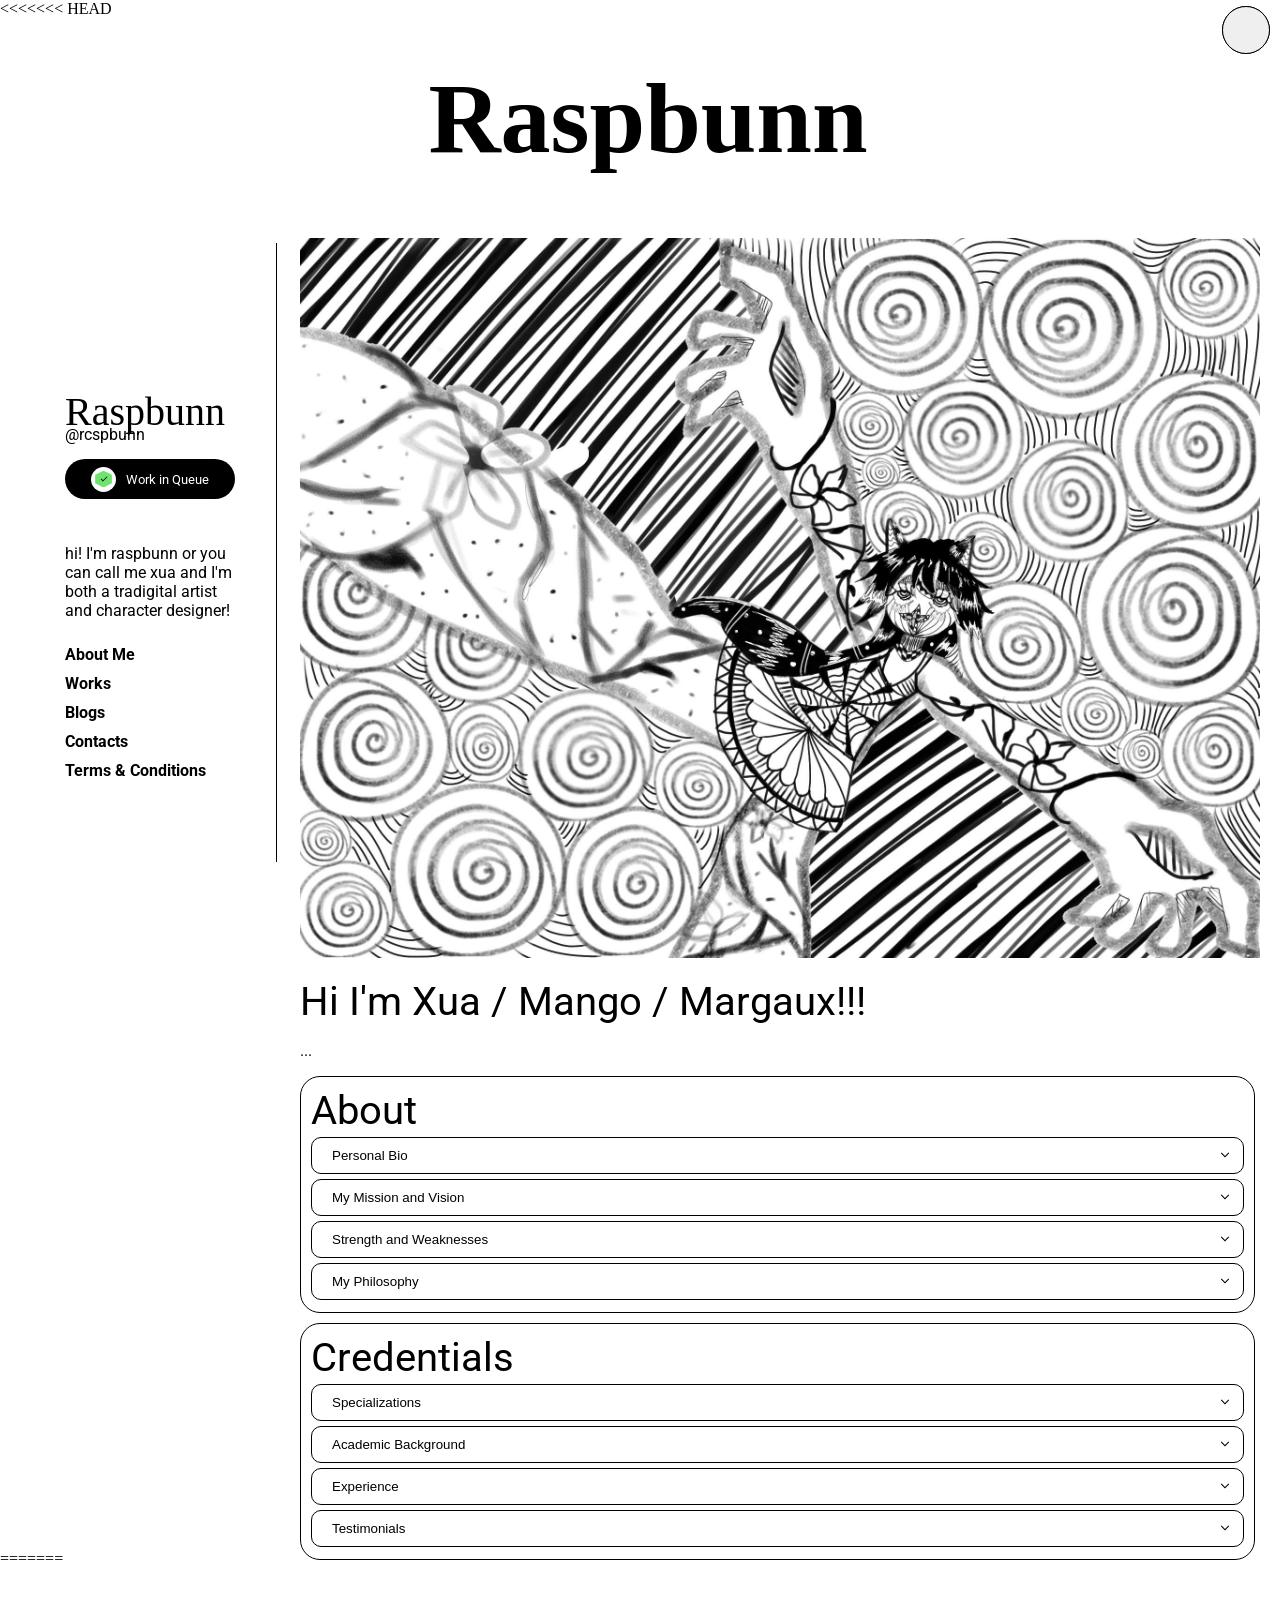
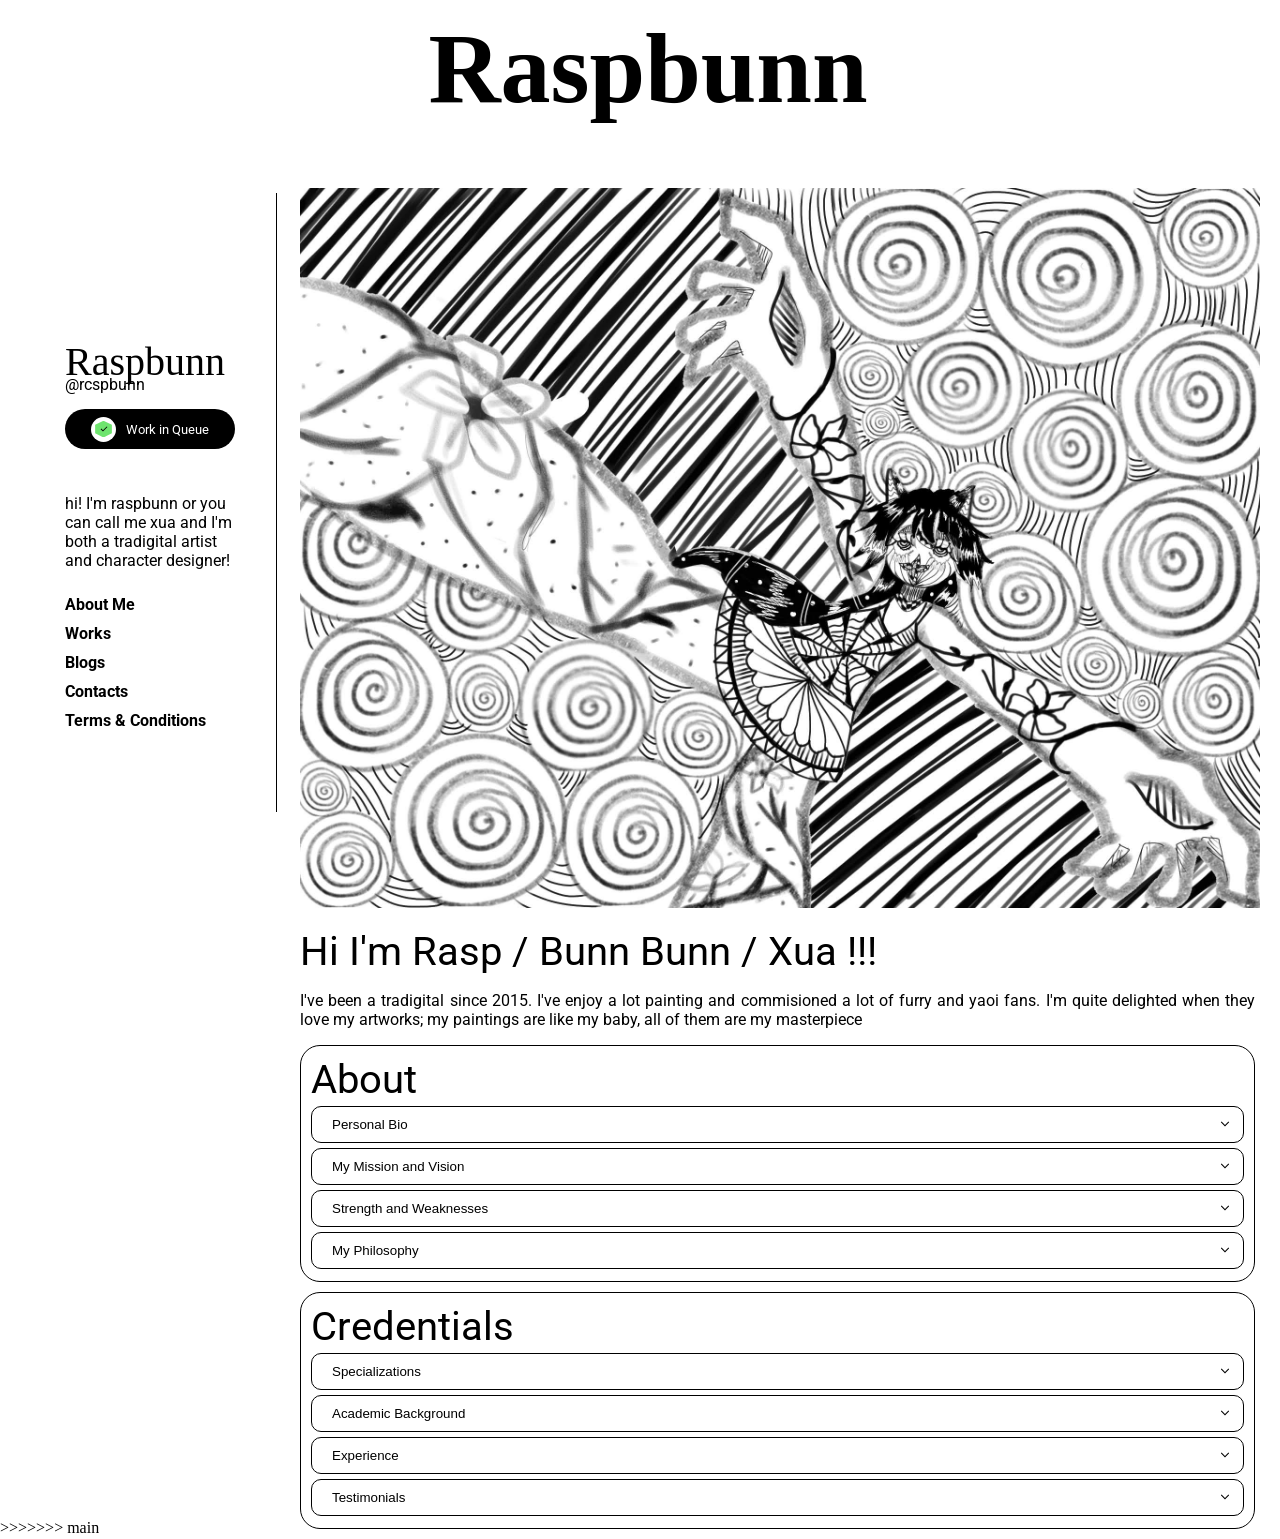
==== commit e5218433: "Yes" ====
--- a/index.html
+++ b/index.html
@@ -1,3 +1,4 @@
+<<<<<<< HEAD
 <!DOCTYPE html>
 <html>
     
@@ -374,4 +375,384 @@
     </footer>
 
 </body>
+=======
+<!DOCTYPE html>
+<html>
+    
+<head>
+    <meta charset="UTF-8">
+    <meta name="viewport" content="width=device-width, initial-scale=1.0">
+
+    <!--Fonts-->
+    <link rel="preconnect" href="https://fonts.googleapis.com">
+    <link rel="preconnect" href="https://fonts.gstatic.com" crossorigin>
+    <link href="https://fonts.googleapis.com/css2?family=Poppins:ital,wght@0,100;0,200;0,300;0,400;0,500;0,600;0,700;0,800;0,900;1,100;1,200;1,300;1,400;1,500;1,600;1,700;1,800;1,900&family=Roboto:ital,wght@0,100..900;1,100..900&display=swap" rel="stylesheet">
+
+    <!--Links-->
+    <link rel="stylesheet" href="Margaux_Website.css">
+    <link rel="stylesheet" href="margauxjs-css.css">
+    <link rel="stylesheet" href="sidebar.css"> 
+
+    <script src="Margaux_Website.js" defer></script>
+    <script src="Sidebar.js" defer></script>
+
+    <title>Raspbunn</title>
+</head>
+<body>
+   
+     
+   
+    
+   <!-- Navigation bar -->
+    <nav class ="nav">
+        <div class="header">
+            <div class="navSection1"></div>
+            <div class="navSection2">
+                  
+                    <!--Buttons Navigation-->
+                    <div class="iconWrapper"><button onclick="popUp()" class="icons"></button></div>
+                    
+                </div>
+        </div>
+          
+    
+    </nav>
+    
+    <!--Main Content-->
+    <div class="alerWrapper"> 
+        <div class="alert">
+            <!--<div class="alertW">
+                <div class="alertFront">
+                    <div class="alertGrid">
+                        <div class="alertSection1"> 
+                            <button class="alertClose">
+                                <svg xmlns="http://www.w3.org/2000/svg" viewBox="0 0 24 24" height="24px" width="24px" fill="#e3e3e3"><path d="M6.4,19L5,17.6L10.6,12L5,6.4L6.4,5L12,10.6L17.6,5L19,6.4L13.4,12L19,17.6L17.6,19L12,13.4L6.4,19Z"/></svg>
+                            </button>
+                        </div>
+                        <div class="alertSection2">
+                            <div class="alertSection2Wrap">
+                                <div class="alertProfileWrap">
+                                    <div class="alertProfile"></div>
+                                </div>
+                                <div class="raspTextWrap">
+                                    <h class="nameBrand color rasp">Raspbunn</h>
+                                    <p class="atRasp">@rcspbunn</p>
+                                </div>
+                                
+                            </div>
+                            <div class="workWrap">
+                                    <h1>Work Queue</h1>
+                                    <p><svg xmlns="http://www.w3.org/2000/svg" viewBox="0 0 24 24" height="24px" width="24px" fill="#e3e3e3"><path d="M4,20V18H6.75l-0.4-0.35q-1.3-1.15-1.83-2.62T4,12.05Q4,9.27 5.66,7.11T10,4.25v2.1Q8.2,7 7.1,8.56T6,12.05q0,1.13 0.43,2.19T7.75,16.2L8,16.45V14h2v6H4Zm10-0.25v-2.1q1.8-0.65 2.9-2.21T18,11.95q0-1.13-0.43-2.19T16.25,7.8L16,7.55V10H14V4h6V6H17.25l0.4,0.35q1.22,1.23 1.79,2.66T20,11.95q0,2.78-1.66,4.94T14,19.75Z"/></svg>Synced to Raspbunn</p>
+                                    <div class="boxTextWrap">
+                                       Thank you for considering me for your commission! Please note that I may not work in the exact order that the queue is sorted in.
+                                    </div>
+                            </div>
+                            <div class="queueWrap">
+                                <div class="category">
+                                    <p>All</p>
+                                    <p>By Service</p>
+                                </div>
+                                <div class="categoryBoxWrap">
+                                    <div class="categoryBox">
+                                        <div class="box newBox">New</div>
+                                        <div class="outerBoxItem newColor">
+                                            <div class="boxItem itemN">Nothing in Here yet</div>
+                                        </div>
+                                    </div>
+                                    <div class="categoryBox">
+                                        <div class="box waitBox">Waitlist</div>
+                                        <div class="outerBoxItem waitColor">
+                                            <div class="boxItem itemW">Nothing in Here yet</div>
+                                        </div>
+                                    </div>
+                                    <div class="categoryBox">
+                                        <div class=" box queueBox">In Queue</div>
+                                        <div class="outerBoxItem queueColor">
+                                            <div class="boxItem itemQ">Nothing in Here yet</div>
+                                        </div>
+                                    </div>
+                                    <div class="categoryBox">
+                                        <div class="box wipBox">WIP</div>
+                                        <div class="outerBoxItem wipColor">
+                                            <div class="boxItem itemWI">Nothing in Here yet</div>
+                                        </div>
+                                    </div>
+
+                                </div>
+                            </div>
+                        </div>
+                    </div>
+                </div>
+            </div>-->
+            <!--<div class="alertW">
+                <div class="alertFront">
+                    <div class="alertGrid">
+                        <div class="alertSection1"> 
+                            <button class="alertClose">
+                                <svg xmlns="http://www.w3.org/2000/svg" viewBox="0 0 24 24" height="24px" width="24px" fill="#e3e3e3"><path d="M6.4,19L5,17.6L10.6,12L5,6.4L6.4,5L12,10.6L17.6,5L19,6.4L13.4,12L19,17.6L17.6,19L12,13.4L6.4,19Z"/></svg>
+                            </button>
+                        </div>
+                        <div class="alertSection2">
+                            <div class="alertSection2Container">
+                                    <div class="raspWrap">
+                                    <div class="alertSection2Wrap">
+                               
+                                        <div class="alertProfileWrap">
+                                            <div class="alertProfile"></div>
+                                        </div>
+                                        <div class="raspTextWrap">
+                                            <h class="nameBrand color rasp">Raspbunn</h>
+                                            <p class="atRasp">@rcspbunn</p>
+                                        </div>
+                                        
+                                            
+                                    
+                                    </div>
+                                        <h1 class="messageTextFront">Message Me now for commission</h1>
+                                        <p class="messageTextSubtext">Thank you for the commission. Your continued support is greatly appreciated<p>
+                                        <div class="messageImgWrapper"><div class="messageImg"></div></div>
+                                    </div>
+                                   <div class="workWrap emailContainer">
+                                        <div class="emailSectionWrap">
+
+                                            <div class="emailInsideContainer">
+                                                <h2>Username :</h2>
+                                                <input type="text" placeholder="Enter Your Name oh seeker" class="username">
+                                                <h2>Email :</h2>
+                                                <input type="text" placeholder="Enter your Email great one! (Example: @gmail.com)" class="email">
+                                                <h2>Subject :</h2>
+                                                <input type="text" placeholder="What is your agenda oh great one?" class="subject">
+                                                <h2>Message to me :</h2>
+                                                <input type="text" placeholder="Enter your request adventurer!" class="message">
+                                                <div class="submitDisplay">
+                                                    <button type="submit" class="submitDesign">Submit!</button>
+                                                </div>
+                                            </div>
+                                        </div>
+                                    </div>
+                                </div>
+                        </div>
+                    </div>
+                </div>
+            </div>-->
+
+
+        </div>
+    </div>
+    <main class="main">
+      
+        <section class="logoWrap">
+            <article class="logoContainer">
+                <!-- <img class="logo" src="image/cinnamoroll.jpg" > -->
+                <h6 class="nameBrand sizeLogo">Raspbunn</h6>
+                
+            </article>
+        </section>
+         <section class=" mainWrap">
+                  <video class="background" width="100%"  autoplay loop muted playsinline disablePictureInPicture>
+             <source src="image/bg.mp4" type="video/mp4">
+             </video>
+           
+        <article class="mainArticle">
+             <!--Side Bar-->
+    <aside class="sidebar">
+        <div class="sidebarWrapper">
+              <div class="verticalLine"></div>
+                <div class="headTitleWrap">
+                    
+             <!-- 1st Section-->
+                    <div class="profileDisplay ">
+                        <div class="profile"></div>
+                    </div>
+                    
+            <!-- 2nd Section -->
+                    <div class="secondWrap ">
+                        <h class="nameBrand color ">Raspbunn</h>
+                        <p class="fontReg textName">@rcspbunn</p>
+                        <div class="buttonGrid">
+                           <!-- <div><button class="longButton sizeBtn fontReg" id="ratesBtn">Rates</button></div> -->
+                           <!-- <div class="displayFlex"><button class="shortButton fontReg ">!</button></div> -->
+                        </div>
+                        <!-- <button class="longButton fontReg workBtn" id="termsBtn">Terms & Conditions</button> -->
+                         <div><button class="longButton fontReg workBtn" id="workQueueBtn">
+                            <div class="workSymbolWrapper">
+                                <div class="workSymbol">
+                                    <div class="check"><svg xmlns="http://www.w3.org/2000/svg" viewBox="0 0 24 24" height="24px" width="24px" fill="black"><path d="M9.55,18l-5.7-5.7l1.43-1.42l4.28,4.28l9.18-9.18L20.15,7.4L9.55,18Z"/></svg></div>
+                                </div>
+                            </div>Work in Queue</button></div>
+                        <div class="fontReg localTime" id="time"></div>
+                        <p class="fontReg">
+                            hi! I'm raspbunn or you can call me xua and I'm both a tradigital artist and character designer!
+                        </p>
+                    </div>
+            <!--3rd Section-->
+                    <div class="channelsWrap">
+                    <!--    <a class= "blank" href="https://www.tiktok.com/@rcspbunn"><svg class="svgIcon" fill="#000000" width="20px" height="20px" viewBox="0 0 24 24" id="tiktok" data-name="Flat Color" xmlns="http://www.w3.org/2000/svg" class="icon flat-color"><path id="primary" d="M21,7V9a1,1,0,0,1-1,1,8,8,0,0,1-4-1.08V15.5A6.5,6.5,0,1,1,6.53,9.72a1,1,0,0,1,1.47.9v2.52a.92.92,0,0,1-.28.62,2.49,2.49,0,0,0,2,4.23A2.61,2.61,0,0,0,12,15.35V3a1,1,0,0,1,1-1h2.11a1,1,0,0,1,1,.83A4,4,0,0,0,20,6,1,1,0,0,1,21,7Z" style="fill: rgb(0, 0, 0);"></path></svg> TIKTOK</a>
+                        <a class="facebook blank" href="https://www.facebook.com/mbdelapaz"><svg class="svgIcon"  width="20px" height="20px" viewBox="0 0 24 24" fill="none" xmlns="http://www.w3.org/2000/svg">
+                            <path fill-rule="evenodd" clip-rule="evenodd" d="M2 6C2 3.79086 3.79086 2 6 2H18C20.2091 2 22 3.79086 22 6V18C22 20.2091 20.2091 22 18 22H6C3.79086 22 2 20.2091 2 18V6ZM6 4C4.89543 4 4 4.89543 4 6V18C4 19.1046 4.89543 20 6 20H12V13H11C10.4477 13 10 12.5523 10 12C10 11.4477 10.4477 11 11 11H12V9.5C12 7.567 13.567 6 15.5 6H16.1C16.6523 6 17.1 6.44772 17.1 7C17.1 7.55228 16.6523 8 16.1 8H15.5C14.6716 8 14 8.67157 14 9.5V11H16.1C16.6523 11 17.1 11.4477 17.1 12C17.1 12.5523 16.6523 13 16.1 13H14V20H18C19.1046 20 20 19.1046 20 18V6C20 4.89543 19.1046 4 18 4H6Z" fill="#000000"/>
+                            </svg> FACEBOOK</a>
+                        <a class="instagram blank" href="https://www.instagram.com/raspbunnn"><svg class="svgIcon"  width="20px" height="20px" viewBox="0 0 24 24" fill="none" xmlns="http://www.w3.org/2000/svg">
+                            <path fill-rule="evenodd" clip-rule="evenodd" d="M12 18C15.3137 18 18 15.3137 18 12C18 8.68629 15.3137 6 12 6C8.68629 6 6 8.68629 6 12C6 15.3137 8.68629 18 12 18ZM12 16C14.2091 16 16 14.2091 16 12C16 9.79086 14.2091 8 12 8C9.79086 8 8 9.79086 8 12C8 14.2091 9.79086 16 12 16Z" fill="#0F0F0F"/>
+                            <path d="M18 5C17.4477 5 17 5.44772 17 6C17 6.55228 17.4477 7 18 7C18.5523 7 19 6.55228 19 6C19 5.44772 18.5523 5 18 5Z" fill="#0F0F0F"/>
+                            <path fill-rule="evenodd" clip-rule="evenodd" d="M1.65396 4.27606C1 5.55953 1 7.23969 1 10.6V13.4C1 16.7603 1 18.4405 1.65396 19.7239C2.2292 20.8529 3.14708 21.7708 4.27606 22.346C5.55953 23 7.23969 23 10.6 23H13.4C16.7603 23 18.4405 23 19.7239 22.346C20.8529 21.7708 21.7708 20.8529 22.346 19.7239C23 18.4405 23 16.7603 23 13.4V10.6C23 7.23969 23 5.55953 22.346 4.27606C21.7708 3.14708 20.8529 2.2292 19.7239 1.65396C18.4405 1 16.7603 1 13.4 1H10.6C7.23969 1 5.55953 1 4.27606 1.65396C3.14708 2.2292 2.2292 3.14708 1.65396 4.27606ZM13.4 3H10.6C8.88684 3 7.72225 3.00156 6.82208 3.0751C5.94524 3.14674 5.49684 3.27659 5.18404 3.43597C4.43139 3.81947 3.81947 4.43139 3.43597 5.18404C3.27659 5.49684 3.14674 5.94524 3.0751 6.82208C3.00156 7.72225 3 8.88684 3 10.6V13.4C3 15.1132 3.00156 16.2777 3.0751 17.1779C3.14674 18.0548 3.27659 18.5032 3.43597 18.816C3.81947 19.5686 4.43139 20.1805 5.18404 20.564C5.49684 20.7234 5.94524 20.8533 6.82208 20.9249C7.72225 20.9984 8.88684 21 10.6 21H13.4C15.1132 21 16.2777 20.9984 17.1779 20.9249C18.0548 20.8533 18.5032 20.7234 18.816 20.564C19.5686 20.1805 20.1805 19.5686 20.564 18.816C20.7234 18.5032 20.8533 18.0548 20.9249 17.1779C20.9984 16.2777 21 15.1132 21 13.4V10.6C21 8.88684 20.9984 7.72225 20.9249 6.82208C20.8533 5.94524 20.7234 5.49684 20.564 5.18404C20.1805 4.43139 19.5686 3.81947 18.816 3.43597C18.5032 3.27659 18.0548 3.14674 17.1779 3.0751C16.2777 3.00156 15.1132 3 13.4 3Z" fill="#0F0F0F"/>
+                            </svg> INSTAGRAM</a>
+                        <a class="twitter blank" href="https://x.com/rcspbunn"><svg class="svgIcon"  width="20px" height="20px" viewBox="0 0 24 24" fill="none" xmlns="http://www.w3.org/2000/svg">
+                            <path fill-rule="evenodd" clip-rule="evenodd" d="M14.8486 5.65845C13.1442 5.65845 11.7626 7.0401 11.7626 8.74446C11.7626 8.95304 11.7831 9.15581 11.822 9.35119C11.8846 9.66589 11.7924 9.99153 11.5741 10.2267C11.3558 10.4619 11.0379 10.578 10.7194 10.5389C8.51116 10.268 6.50248 9.35556 4.88498 7.9954C4.91649 8.59732 5.12515 9.23671 5.57799 9.90654L6.25677 10.9106L5.14211 11.3863L4.92704 11.4781C5.0869 11.6609 5.2791 11.8487 5.49369 12.0332C5.73717 12.2425 5.97247 12.4165 6.14726 12.5381C6.23408 12.5985 6.30452 12.645 6.35171 12.6755C6.37527 12.6907 6.39294 12.7018 6.40383 12.7086L6.41495 12.7155L6.41519 12.7157L6.41551 12.7159L6.41578 12.7161L6.41619 12.7163L6.41647 12.7165L7.96448 13.655L6.34397 14.4653C6.26374 14.5054 6.18367 14.5412 6.10393 14.573C6.42924 14.8471 6.82517 15.0995 7.2464 15.2986L8.63623 15.9556L7.47226 16.9598C6.8369 17.508 6.19778 17.9166 5.36946 18.1326C6.59681 18.7875 8.00315 19.1596 9.49941 19.1596C14.3045 19.1596 18.1746 15.325 18.1746 10.6256V10.1059L18.5998 9.80721C19.2636 9.34107 19.7329 8.71068 20.0689 7.99004H18.5398H17.9084L17.637 7.41994C17.1401 6.37633 16.0772 5.65845 14.8486 5.65845ZM3.56882 12.9581C3.38031 13.174 3.29093 13.4642 3.33193 13.7553C3.44474 14.5563 3.92441 15.2462 4.45444 15.7728C4.59838 15.9158 4.75232 16.0531 4.91396 16.184C4.88926 16.1909 4.86437 16.1975 4.83925 16.2038C4.35789 16.3243 3.70926 16.3494 2.62755 16.2434C2.20934 16.2024 1.81014 16.4273 1.62841 16.8062C1.44668 17.185 1.5212 17.6371 1.81492 17.9376C3.75693 19.9245 6.48413 21.1596 9.49941 21.1596C15.212 21.1596 19.8978 16.7239 20.1628 11.126C21.4521 10.0429 22.0976 8.57673 22.4458 7.24263C22.5241 6.94292 22.459 6.62387 22.2696 6.37873C22.0803 6.13359 21.788 5.99004 21.4783 5.99004H19.1247C18.2201 4.58853 16.6437 3.65845 14.8486 3.65845C12.1796 3.65845 9.99072 5.71435 9.7793 8.32892C7.91032 7.84456 6.2705 6.78758 5.05863 5.35408C4.83759 5.09261 4.49814 4.9624 4.15894 5.00897C3.81974 5.05554 3.52794 5.27241 3.38555 5.58378C2.78087 6.90597 2.66434 8.43104 3.34116 9.98046L3.10746 10.0802C2.64466 10.2777 2.40073 10.7884 2.5379 11.2725C2.72276 11.925 3.14129 12.5011 3.56882 12.9581Z" fill="#000000"/>
+                            </svg>TWITTER</a>
+                        -->
+                        <a class="linkStyle blank" id="aboutBtn">
+                            About Me
+                        </a>
+                        <a class="linkStyle blank" id="portfolioBtn">
+                            Works
+                        </a>
+                        <a class="linkStyle blank" id="blogsBtn">
+                            Blogs
+                        </a>
+    
+                        <a  class="linkStyle blank" id="contactsBtn">
+                            Contacts
+                        </a>
+                        <a  class="linkStyle blank" id="termsBtn">
+                            Terms & Conditions
+                        </a>
+                
+                    </div>
+                </div> 
+       </div>
+    </aside>
+
+        </article>
+        <article>
+            <div class="contentWrap">
+                <div class="contentContainer">
+                    <img class="contentImg" src="image/titleCover.jpg">
+                </div>
+                <div class="textContent">
+                    <h class="nameBrand color">Hi I'm Rasp / Bunn Bunn / Xua !!! </h>
+                    <p>
+                        I've been a tradigital since 2015. I've enjoy a lot painting and commisioned
+                        a lot of furry and yaoi fans. I'm quite delighted when they love my artworks;
+                        my paintings are like my baby, all of them are my masterpiece
+
+                    </p>
+                  
+                    <div class = "blockWrap">
+                        <h class="nameBrand color">About</h>
+                        <div class="seperation">
+                               
+                        <button class="longButton2" id="bio" >
+                            <p class="buttonDisplay">Personal Bio</p>
+                            <svg class="svgDisplay" xmlns="http://www.w3.org/2000/svg" height="24px" viewBox="0 -960 960 960" width="24px" fill="black"><path d="m321-80-71-71 329-329-329-329 71-71 400 400L321-80Z"/></svg>
+                        
+                        </button>
+                        </div>
+                        <!--Add-->
+                        <div class="addBio">
+                            
+                        </div>
+
+                    <div>
+                        <button class="longButton2" id="missionBtn">
+                            <p class="buttonDisplay ">My Mission and Vision</p>
+                            <svg class="svgDisplay" xmlns="http://www.w3.org/2000/svg" height="24px" viewBox="0 -960 960 960" width="24px" fill="black"><path d="m321-80-71-71 329-329-329-329 71-71 400 400L321-80Z"/></svg>
+                        </button>
+                    </div>
+                    <div >
+                        <!--Add-->
+                        <div class="addMission">
+                            
+                        </div>
+                    </div>
+                    <div>
+                        <button class="longButton2" id="strengthBtn">
+                            <p class="buttonDisplay">Strength and Weaknesses</p>
+                            <svg class="svgDisplay" xmlns="http://www.w3.org/2000/svg" height="24px" viewBox="0 -960 960 960" width="24px" fill="black"><path d="m321-80-71-71 329-329-329-329 71-71 400 400L321-80Z"/></svg>
+                            
+                        </button>
+                    </div>
+                    <div>
+                        <!--Add-->
+                        <div class="addStrength">
+                            
+                        </div>
+                    </div>
+                    <div>
+                        <button class="longButton2" id="philosophyBtn">
+                            <p class="buttonDisplay">My Philosophy</p>
+                            <svg class="svgDisplay" xmlns="http://www.w3.org/2000/svg" height="24px" viewBox="0 -960 960 960" width="24px" fill="black"><path d="m321-80-71-71 329-329-329-329 71-71 400 400L321-80Z"/></svg>
+                        </button>
+                    </div>
+                    <div>
+                         <!--Add-->
+                        <div class="addPhilosophy">
+                        
+                        </div>
+                    </div>
+                       
+
+                    </div>
+                    <div class="blockWrap">
+                        <h class="nameBrand color">Credentials</h>
+                        <div>
+                        <button class="longButton2" id="specializationsBtn">
+                            <p class="buttonDisplay">Specializations</p>
+                            <svg class="svgDisplay" xmlns="http://www.w3.org/2000/svg" height="24px" viewBox="0 -960 960 960" width="24px" fill="black"><path d="m321-80-71-71 329-329-329-329 71-71 400 400L321-80Z"/></svg>
+                        </button>
+                        </div>
+                        <div class="addSpecializations">
+                            <!--Add-->
+                            
+                        </div>
+
+                        <div>
+                        <button class="longButton2" id="academicBtn">
+                            <p class="buttonDisplay">Academic Background</p>
+                            <svg class="svgDisplay" xmlns="http://www.w3.org/2000/svg" height="24px" viewBox="0 -960 960 960" width="24px" fill="black"><path d="m321-80-71-71 329-329-329-329 71-71 400 400L321-80Z"/></svg>
+                        </button>
+                        </div>
+                        <div class="addAcademic">
+                            <!--Add-->
+                        
+                        </div>
+
+                        <div>
+                        <button class="longButton2" id="experienceBtn">
+                            <p class="buttonDisplay">Experience</p>
+                            <svg class="svgDisplay" xmlns="http://www.w3.org/2000/svg" height="24px" viewBox="0 -960 960 960" width="24px" fill="black"><path d="m321-80-71-71 329-329-329-329 71-71 400 400L321-80Z"/></svg>
+                        </button>
+                        </div>
+
+                        <div class="addExperience">
+                            <!--Add-->
+                            
+                        </div>
+
+                        <div>
+                        <button class="longButton2" id="testimonialsBtn" >
+                            <p class="buttonDisplay">Testimonials</p>
+                            <svg class="svgDisplay" xmlns="http://www.w3.org/2000/svg" height="24px" viewBox="0 -960 960 960" width="24px" fill="black"><path d="m321-80-71-71 329-329-329-329 71-71 400 400L321-80Z"/></svg>
+                        </button>
+                        </div>
+                        <div class ="addTestimonials">
+                            <!--Add-->
+                           
+                        </div>
+                    </div>
+        
+
+                </div>
+            </div>
+        </article>
+        </section>
+    </main>
+
+   
+    <!--Footer-->
+    <footer>
+
+    </footer>
+
+</body>
+>>>>>>> main
 </html>
--- a/Margaux_Website.css
+++ b/Margaux_Website.css
@@ -1,3 +1,4 @@
+<<<<<<< HEAD
 :root{
    
     /*Nav Buttons*/
@@ -514,4 +515,518 @@
 }
 .sizeText{
     font-size: 30px;
+=======
+:root{
+   
+    /*Nav Buttons*/
+    --myWorks-border-color:solid 1px rgb(0, 0, 0);
+    --myWorks-button: rgb(252, 252, 252);
+
+    --myWorks-button-hover-bg: rgb(249, 181, 219);
+    --myWorks-button-hover-textcolor:black;
+    --myWorks-button-active-bg:rgb(146, 73, 138);
+    --myWorks-button-active-textcolor: white;
+
+    --header-button-1: url("image/teto.jpg");
+    --header-button-1-hover:url("image/cat.jpg");
+    --header-button-1-active:url(image/likeCat.jpg);
+    --header-button-2: url("image/teto.jpg");
+    /*
+    --header-button-2-hover:;
+    --header-button-2-active:;*/
+
+    /*Sidebar*/
+
+    --rates-hover: rgb(249, 181, 219);
+    --rates-hover-color: white;
+
+    --rates-active: white; 
+    --rates-active-color: black;
+
+    --terms-hover:rgb(249, 181, 219);
+    --terms-hover-color:white;
+
+    --terms-active:white;
+    --terms-active-color:black;
+    
+    
+    --svg-button-hover: rgb(146, 73, 138);
+    --svg-button-active: white;
+
+
+    /*Main Section*/
+    --logo-border:  solid 1px rgb(146, 73, 138);
+    --name-brand-font:Logo;
+    --name-brand-font-border: 0.1px rgb(249, 181, 219) ;
+    --name-brand-color:rgb(255, 230, 253);
+}
+@font-face {
+    font-family: Logo;
+    src: url("fonts/Cute\ Rabbit.ttf");
+}
+
+@font-face {
+    font-family: Head;
+    src: url("fonts/MilkyNice-Clean.ttf");
+}
+@font-face {
+    font-family: Roboto;
+    src: url("fonts/Roboto-VariableFont_wdth\,wght.ttf");
+}
+html{
+    min-width: 100%;
+    margin: 0px;
+    padding: 0px;
+}
+body{
+    min-width: 100vh;
+    margin: 0px;
+    padding: 0px;
+    
+}
+/*Background*/
+.background{
+    object-fit: cover;
+    top:0;
+    left: 0;
+    height: 100vh;
+    width: 100vw;
+    position: fixed;
+    z-index: -1;
+    
+}
+
+
+/*Navigation Bar*/
+.header{
+    display: flex;
+    justify-content: flex-end;
+    position: fixed;
+    top: 0;
+    right: 0;
+    
+    padding: 0.4rem 0rem 0.4rem 0rem;
+    z-index: 200;
+    margin: 0;
+}
+
+.navSection2{
+    display: flex;
+
+    width: auto;
+}
+
+
+.icons{
+    
+    display: flex;
+    justify-content: center;
+    align-items: center;
+    background-size:cover;
+    height: 3rem;
+    width: 3rem;
+    border: Solid 1px ;
+    border-radius: 50%;
+    cursor: pointer;
+    background-image:var(--header-button-1) ;
+    margin: 0px 10px 0px 0px;
+}
+
+.icons:hover{
+   
+   background-image: var(--header-button-1-hover);
+
+}
+.icons:active{
+    background-image: var(--header-button-1-active);
+  
+}
+
+.iconWrapper{
+    display: flex;
+    justify-content: center;
+    align-items: center;
+}
+.icons{
+    
+    display: flex;
+    justify-content: center;
+    align-items: center;
+    background-size:cover;
+    height: 3rem;
+    width: 3rem;
+    border: Solid 1px ;
+    border-radius: 50%;
+    cursor: pointer;
+    background-image:var(--header-button-1) ;
+    margin: 0px 10px 0px 0px;
+}
+
+.myWorksBtn{
+    font-family: Roboto; 
+    margin: 0px;
+    border-radius: 100px;
+    padding: 10px;
+    border: var(--myWorks-border-color);
+    background-color: var(--myWorks-button);
+    margin: 10px;
+
+    cursor: pointer;
+}
+
+.myWorksBtn:hover{
+    background-color: var(--myWorks-button-hover-bg);
+    color: var(--myWorks-button-hover-textcolor);
+}
+
+.myWorksBtn:active{
+    background-color: var(--myWorks-button-active-bg);
+    color: var(--myWorks-button-active-textcolor);
+}
+
+/*Main Section*/
+
+.logoWrap{
+    display: flex;
+    justify-content: center;
+    align-items: center;
+    
+}
+.logoContainer{
+    display: flex;
+    justify-content: center;
+    align-items: center;
+    padding: 10px;
+    margin: 10px;
+}
+
+.logo{
+    margin: 0;
+    padding: 0;
+    display: inline;
+    align-items: center;
+    height: 50px;
+    width: 50px;
+    border:var(--logo-border);
+    border-radius: 50%;
+    
+}
+
+.nameBrand{
+    display: inline;
+    align-items: center;
+    padding: 0rem 0rem 0rem 1rem;
+    font-family: var(--name-brand-font);
+    font-size: 40px;
+    -webkit-text-stroke:var(--name-brand-font-border);
+    color:var(--name-brand-color) ;
+}
+.sizeLogo{
+    font-size: 100px;
+}
+
+.raspberry{
+    rotate: 20deg;
+    padding: -5px;
+    height: 50px;
+}
+/*Divider*/
+.main{
+    display: grid;
+    grid-template-rows: 200px 1fr;
+    min-height: 100vh;
+    padding: 0px;
+    height:   auto;
+    margin: 0px 0px -20px 0px;
+
+   
+}
+.mainWrap{
+   display: grid;
+   grid-template-columns: 300px 1fr;
+   background-image: linear-gradient(to bottom, var(--name-brand-color) 30%,rgb(255, 151, 192));
+   position: relative;
+    height: auto;
+   
+}
+
+/*Left side*/
+
+
+.headTitleWrap{
+    display: grid;
+    justify-content: center;
+    grid-template-rows: 150px 1fr 1fr;
+    z-index: 2;
+    height: auto;
+    position: relative;
+    transition: all 1000ms ease-in-out;
+   
+    
+   
+}
+
+.verticalLine{
+    display: flex;
+    justify-content: end;
+    margin: 25px 0px 50px 274.5px;
+    position: absolute;
+    top: 0;
+    bottom: 0;
+    border-right: solid 1px black;
+    background-color: rgb(146, 73, 138, 0);
+ 
+    width: 1px;
+    box-shadow: 100;
+    
+}
+
+.profileDisplay{
+    display: flex;
+    justify-content: center;
+    
+}
+
+.profile{
+    display: flex;
+    justify-content: center;
+    margin: -50px;
+    border-radius: 50%;
+    height: 200px;
+    width: 200px;
+    border:solid 3px var(--name-brand-color);
+    transition: all 1000ms ease-in-out;
+}
+
+/*Second Section*/
+.secondWrap{
+    display: inline-block;
+    max-width: 170px;
+    padding: 20px 0px 0px 0px;
+    justify-content: center;
+    
+}
+
+.textJustify{
+    justify-content: center;
+}
+
+.color{
+    padding: 0px 0px 0px 0px;
+    color: black;
+   
+}
+.fontReg{
+    font-family: Roboto;
+    margin: 20px 0px 20px 0px;
+}
+
+.textName{
+    padding: 0px;
+    margin: -10px 0px 10px 0px;
+}
+
+.buttonGrid{
+    display: grid;
+    grid-template-columns: 100px 1fr;
+}
+.displayFlex{
+    display: flex;
+    justify-content: end;
+    padding: 0px;
+    margin: 0px;
+}
+
+.longButton{
+    border-radius: 400px;
+    border: none;
+    padding: 5px 10px 5px 10px;
+    margin: 5px 0px 5px 0px;
+    background-color: #54084C;
+    color: white;
+    cursor: pointer;
+    z-index: 40;
+}
+
+.shortButton{
+    border-radius: 50%;
+    border: none;
+    height: 40px;
+    width: 40px;
+
+    margin: 5px 0px 5px 0px;
+    background-color: #3E0A76;
+    color: white;
+    cursor: pointer;
+}
+
+.sizeBtn{
+    width: 120px;
+    height: 40px;
+}
+
+.workBtn{
+    display: flex;
+    justify-content: center;
+    align-items: center;
+    width: 100%;
+    height: 40px;
+    background-color: #000000;
+
+}
+.borderR{
+     border-right: solid 1.5px black;
+}
+
+#ratesBtn:hover{
+    background-color: var(--rates-hover);
+    color: var(--rates-hover-color);
+}
+#ratesBtn:active{
+    background-color: var(--rates-active);
+    color:var(--rates-active-color);
+}
+
+#termsBtn:hover{
+    background-color: var(--terms-hover);
+    color: var(--terms-hover-color);
+}
+#termsBtn:active{
+    background-color: var(--terms-active);
+    color:var(--terms-active-color);
+}
+
+
+/*3rd Section*/
+
+.channelsWrap{
+    display: flex;
+    flex-direction: column;
+}
+
+.blank{
+    padding: 5px 0px 0px 0px;
+    font-family: roboto;
+    font-weight: bold;
+    color: black;
+    text-decoration: none;
+    display: flex;
+    align-items: center;
+}
+
+.blank:hover {
+    color: var(--svg-button-hover) !important;
+}
+
+.blank:hover path,
+.blank:hover path {
+    fill: var(--svg-button-hover) !important;
+}
+
+.blank:active {
+    color: var(--svg-button-active) !important;
+}
+
+.blank:active path,
+.blank:active path {
+    fill: var(--svg-button-active) !important;
+}
+
+.svgIcon{
+    padding: 0px 20px 0px 0px;
+}
+
+
+/*Content Article */
+.contentWrap{
+    display: flex;
+    flex-direction: column;
+    height: auto;
+    
+}
+
+.contentContainer{
+    display:flex;
+    justify-content: start;
+    align-items: center;
+    padding: 20px 0px 20px 0px;
+    max-width: auto;
+    max-height: auto;
+
+}
+
+.contentImg{
+    margin:0px 20px 0px 0px;
+    min-width: 300px;
+    max-width: 900px;
+    object-fit: contain;
+    width: 100%;
+    height: auto ;
+
+
+}
+
+.textContent{
+   font-family: Roboto;
+   text-align: justify;
+   margin: 0px 25px 0px 0px;
+
+}
+
+.blockWrap{
+    display: grid;
+    grid-template-columns: 1fr;
+    border: solid 1px black;
+    border-radius: 20px;
+    padding: 10px 10px 10px 10px;
+    margin: 10px 0px 10px 0px;
+}
+
+.longButton2{
+    display: grid;
+    grid-template-columns: 1fr 10px;
+    width: 100%;
+    padding: 10px 20px 10px 20px;
+    margin: 2.5px 0px 2.5px 0px;
+    background-color: transparent;
+    border-radius: 10px;
+    border: solid 1px black;
+    font-family: 16px;
+    cursor: pointer;
+}
+.longButton2:hover{
+    background-color: rgb(167, 53, 153);
+    color:white;
+    transition: 1s ;
+
+}
+
+.longButton2:active{
+    background-color: rgb(255, 120, 183);
+    transition: 0s;
+}
+.buttonDisplay{
+    display: flex;
+    align-items: center;
+    margin: 0;
+    padding: 0;
+}
+.svgDisplay{
+    display: flex;
+    align-items: center;
+    justify-content: center;
+    rotate: 90deg;
+    height: 10px;
+    padding: 0px;
+    margin: 2.5px 0px 0px 0px;
+}
+
+.formatText{
+    font-family: Roboto;
+    text-align: justify;
+    font-size: 16px;
+}
+.sizeText{
+    font-size: 30px;
+>>>>>>> main
 }
--- a/margauxjs-css.css
+++ b/margauxjs-css.css
@@ -1,3 +1,4 @@
+<<<<<<< HEAD
 :root{
     --globe-color: black;
     --globe-height: 15px;
@@ -596,4 +597,604 @@
 display: flex;
 align-items: center;
 width: 100px;
+=======
+:root{
+    --globe-color: black;
+    --globe-height: 15px;
+
+    --location-color: black;
+    --location-height: 15px;
+
+    --close-color: white;
+    --close-color-hover:pink;
+    --close-color-active:grey;
+
+    --boxTextWrap-color:grey;
+    --workText-color:white;
+
+    --new-box-bg:linear-gradient(to left,rgb(249, 181, 219), rgb(129, 103, 243));
+    --wait-box-bg:#004D1B;
+    --queue-box-bg:#47351F;
+    --wip-box-bg:#201F47;
+
+    --new-item-nothing-bg:linear-gradient(to right,rgb(249, 181, 219), rgb(129, 103, 243));
+    --wait-item-nothing-bg:#083217;
+    --queue-item-nothing-bg:#372917;
+    --wip-item-nothing-bg:#28274e;
+
+    --new-item-nothing-color:rgb(255, 255, 255);
+    --wait-item-nothing-color:#238144;
+    --queue-item-nothing-color:#63513b;
+    --wip-item-nothing-color:#696794;
+
+    --message-img: url('image/titleCover.jpg');
+}
+/*Pop Up*/
+.alertW{
+    display: flex;
+    top:50%;
+    left: 50%;
+    transform: translate(-50%, -50%);
+    position: fixed;
+    height: 100%;
+    width: 100%;
+    background-color: rgba(255, 144, 144, 0.5);
+    z-index: 50;
+   
+}
+.alertFront{
+    border-radius: 20px;
+    position: fixed;
+    top: 50%;
+    left: 50%;
+    transform: translate(-50%, -50%);
+    background-color: rgb(11, 11, 11);
+    
+    overflow: hidden;
+
+    width: clamp(600px, 90vw, 1200px); 
+    
+    z-index: 51;
+    transition: all 0.1s ease-in-out;
+}
+.alertGrid{
+    display: grid;
+    grid-template-rows: 25px 1fr;
+    padding: 10px;
+
+}
+
+.alertSection1{
+   display: flex;
+   justify-content: start;
+   align-items: center;
+   
+}
+.alertClose{
+    display: flex;
+    justify-content: start;
+    margin: 0px;
+    padding: 0pc;
+    border: none;
+    background-color: transparent;
+    cursor: pointer;
+}
+
+.alertClose svg{
+   fill: var(--close-color) !important;
+}
+.alertClose svg:hover{
+   fill: var(--close-color-hover)!important;
+}
+.alertClose svg:active{
+   fill: var(--close-color-active) !important;
+}
+
+/*Section 2*/
+
+.alertSection2Wrap{
+    display: grid;
+    grid-template-columns: 50px 1fr;
+    padding: 10px;
+ 
+}
+.alertProfileWrap{
+    display: flex;
+    justify-content: center;
+    align-items: center;
+    padding: 0px;
+    margin: 0px;
+}
+.alertProfile{
+  
+    border-radius: 50%;
+    background-image: var(--profile);
+    object-fit: cover;
+    background-size: cover;
+    height: 40px;
+    width: 40px;
+    
+}
+.raspTextWrap{
+    display: flex;
+    flex-direction: column; 
+    justify-content: center;
+    font-family: Roboto;
+    overflow: hidden;
+  
+    
+}
+.raspTextWrap, .alertProfileWrap{
+      margin: 0px 0px 0px 0px;
+}
+
+.rasp{
+    color: var(--workText-color);
+    font-size: 20px;
+}
+.atRasp{
+    color: var(--workText-color);
+    font-size: 10px;
+    margin: -5px 0px 0px 0px;
+}
+
+.workWrap{
+    font-family: Roboto;
+    
+}
+.workWrap h1, .workWrap p, .workWrap h2,  .messageTextFront, .messageTextSubtext{
+   
+    margin: 15px;
+}
+
+.workWrap h1, .messageTextFront{
+    font-family: Roboto;
+    color: var(--workText-color);
+}
+
+.workWrap h2{
+    font-size: 20px;
+    /*color: var(--myWorks-button-hover-bg);*/
+    color: white;
+    padding: 0px 10px 0px 5px;
+    width: 96%;
+    margin: 0px;
+    
+}
+.workWrap p,  .messageTextSubtext{
+    display: flex;
+    align-items: center;
+    color: var(--boxTextWrap-color);
+    margin: -15px 15px 0px 15px;
+    padding: -15px 15px 0px 15px;
+    
+}
+
+/*
+.workWrap h2:nth-child(5), .workWrap h2:nth-child(9){
+    color: var(--myWorks-button-active-bg);
+}
+ 
+
+
+.workWrap input{
+    width: 50%;
+    margin: 0px 15px 0px 15px;
+    border-radius: 10px;
+
+    padding-top: 10px;
+    padding-left: 10px;
+    padding-bottom: 10px;
+
+    box-sizing: border-box; 
+    background-color: var(--workText-color);
+    color: var(--boxTextWrap-color);
+}
+
+ 
+.workWrap input:nth-child(10){
+    width: 96%;
+    border-radius: 10px;
+
+    box-sizing: border-box; 
+    color: var(--workText-color);
+
+    padding-top: 10px;
+    padding-left: 10px;
+    padding-bottom: 75px;
+    margin-bottom: 20px;
+}
+
+.workWrap input::placeholder{
+   
+    color: var(--boxTextWrap-color);
+}
+
+*/
+
+/*Pop up Message me*/
+
+.alertSection2Container{
+    display: grid;
+    grid-template-columns: minmax(250px, 1fr) 1fr;
+      align-items: stretch; 
+     overflow: hidden; 
+     width: 100%;
+     height: 100%;
+    
+}
+
+.emailSectionWrap{
+    
+    background-color: white;
+    width: 100%;
+    height: 100%;
+    border-radius: 0px 20px 20px 20px;
+    margin: 55px 15px 35px 0px;
+}
+
+
+.emailContainer{ 
+    display: flex;
+    justify-content: center;
+    align-items: center;
+    font-size: 20px;
+    margin: 0px 15px 35px 0px;
+    width: 100%;
+    max-height: 450px;
+    
+    
+    
+}
+
+.emailSectionWrap input{
+    width: 94%;
+    border:none;
+    border-bottom: solid 1px black;
+    margin: 10px 0px 10px 0px;
+}
+.emailSectionWrap h2{
+    padding: 0px;
+    margin: 0px;
+    color: black;
+}
+.emailSectionWrap input:active{
+    border:none;
+    border-bottom: solid 1px black;
+}
+.emailInsideContainer{
+    margin: 30px 5px 30px 20px;
+    padding: 10px;
+}
+
+.emailInsideContainer input:nth-child(8) {
+    border: solid 1px black;
+    padding: 10px 10px 75px 10px;
+}
+
+.submitDisplay{
+    display: flex;
+    justify-content: end;
+    align-items: center;
+    margin: 10px 10px 0px 0px;
+}
+
+.submitDesign{
+    border:none;
+    border-radius: 10px;
+    background: var(--myWorks-button-active-bg);
+    padding: 15px;
+    cursor: pointer;
+    color: var(--workText-color);
+}
+.submitDesign:hover{
+    background: var(--myWorks-button-hover-bg);
+    color: var(--myWorks-button-hover-textcolor);
+}
+
+.submitDesign:active{
+    background: var(--myWorks-button-hover-textcolor);
+    color: var(--workText-color);
+}
+.messageImg{
+    display: block;
+    background-image: var(--message-img);
+    object-fit: scale-down;
+    object-position: center;
+    background-size: 100%;
+    background-repeat: no-repeat;
+    width: 100%;
+    height: 98%;
+    
+    
+    
+}
+
+.messageImgWrapper{
+    display: flex;
+    justify-content: center;
+    align-items: center;
+    width: calc( 100% - 40px);
+    height: clamp(calc(75% - 105px), 65% , 1000px);
+    
+    margin: 15px 0px 15px 15px;
+
+    overflow: hidden;
+    position: relative;
+}
+
+.workWrap svg{
+    display: flex;
+    align-items: center;
+    fill: var(--workText-color) !important;
+}
+
+/*This Section is for Pop Up Work Queue*/
+
+.boxTextWrap{
+    border: solid 1px var(--boxTextWrap-color);
+    border-radius: 0px 10px 10px 10px;
+    color: var(--boxTextWrap-color) ;
+    margin: 15px;
+    padding: 10px;
+    justify-content: center;
+}
+
+.category{
+    display: flex;
+    height: 100%;
+    align-items: center;
+}
+.category p{
+    font-family: Roboto;
+    color: var(--workText-color);
+    padding: 10px;
+    margin: 25px;
+}
+.category p:first-child{
+    background-color: rgb(129, 103, 243);
+    padding: 10px;
+    border-radius: 10px;
+    margin: 15px;
+}
+.categoryBoxWrap{
+    font-family: Roboto;
+    display: grid;
+    grid-template-columns: repeat(auto-fit, minmax(200px, 1fr));
+
+    justify-content: space-evenly;
+    gap: 15px;
+    margin: 0px 15px 0px 15px;
+    padding: 0px;
+}
+
+.category p{
+    margin: 10px;
+}
+
+.box{
+    display: flex;
+    justify-content: start;
+    align-items: center;
+    border: solid 1px black;
+    border-radius: 10px;
+    padding: 5px 10px 5px 10px;
+  
+    margin: 0px 0px 0px 0px;
+}
+
+.boxItem{
+    border-radius: 10px;
+    margin: 10px 0px 10px 0px;
+    padding: 20px;
+    background-color: grey;
+}
+
+.newBox{
+    color: white;
+    background:var(--new-box-bg);
+}
+
+.waitBox{
+    color: white;
+    background-color: var(--wait-box-bg);
+}
+.queueBox{
+    color: white;
+    background-color: var(--queue-box-bg);
+}
+
+.wipBox{
+    color: white;
+    background-color: var(--wip-box-bg);
+}
+
+.itemN{
+    color: var(--new-item-nothing-color);
+    background: var(--new-item-nothing-bg);
+}
+
+.outerBoxItem{
+    border: solid 1px black;
+    color: white;
+    margin: 10px 0px 10px 0px;
+    border-radius: 10px;
+    padding: 1.5px 10px 1.5px 10px;
+    
+}
+
+.newColor{
+    background: var(--new-box-bg);
+}
+
+.waitColor{
+    
+    background-color: var(--wait-item-nothing-color) !important;
+}
+
+.itemW{
+    color: var(--wait-item-nothing-color);
+    background-color: var(--wait-item-nothing-bg) !important;
+}
+
+.queueColor{
+    background-color: var(--queue-item-nothing-color) !important;
+}
+.itemQ{
+    color: var(--queue-item-nothing-color);
+    background-color: var(--queue-item-nothing-bg);
+}
+.wipColor{
+    background-color: var(--wip-item-nothing-color);
+}
+.itemWI{
+    color: var(--wip-item-nothing-color);
+    background-color: var(--wip-item-nothing-bg);
+}
+/*.wipBox{
+    margin-right: 0px !important;
+} --media query
+*/
+.margin {
+    margin: 10px;
+}
+
+/*Content Buttons*/
+
+.addBio, .addMission, .addStrength, .addPhilosophy, .addSpecializations, .addAcademic, .addExperience, .addTestimonials{
+    margin: -15px 0px 0px 0px;
+    padding: 0px 10px; 
+   
+    max-height: 0;
+    opacity: 0;
+    overflow: hidden;
+    
+
+    transition: max-height 0.4s ease-out, opacity 0.3s ease-out, padding 0.4s ease-out, border-color 0.4s;
+}
+
+.addInfo{
+    margin: -15px 0px 10px 0px;
+    padding: 20px 10px 10px 10px;
+    border-bottom: solid 1px black;
+    border-left: solid 1px black;
+    border-right: solid 1px black;
+    border-radius: 0px 0px 10px 10px;
+    
+    opacity: 1;
+
+    max-height: none;
+    
+}
+
+.openBtn{
+    border-radius: 10px 10px 0px 0px;
+    background-color: rgb(167, 53, 153);
+    color: white;
+}
+.openBtn:hover{
+    background-color: rgb(255, 120, 183);
+    transition: 0.5s;
+}
+
+.openBtn:active{
+    background-color: white;
+    color: black;
+    transition: 0.1s;
+}
+
+/* Mission*/
+
+.addMission{
+    display: grid;
+    grid-template-columns: 1fr 1fr;
+    position: relative;
+    overflow: hidden;
+    max-height: 100%;
+    opacity: 1;
+
+
+   
+}
+
+.mission{
+    border-right: solid 1px black;
+    padding-right: 20px;
+    margin: 10px;
+}
+
+.vision{
+    margin: 10px;
+}
+
+.testimonials{
+    display: flex;
+    justify-content: center;
+}
+
+.subtext{
+    margin: -20px;
+}
+
+.feedback{
+    background-color: rgb(46, 44, 44);
+    border-radius: 20px 20px 0px 0px;
+    margin: 30px 0px 0px 0px;
+    padding: 10px;
+    border: solid 1px black;
+    display: flex;
+
+    align-items: center;
+}
+.feedbackBorder{
+    display: inline-block;
+    justify-content: start;
+    background-color: rgb(255, 255, 255);
+    width: 100%;
+     border-radius: 20px 20px 0px 0px;
+     margin : -10px -10px -10px 0px;
+     padding: 0px 20px 0px 20px;
+     border-left: solid 1px black;
+     text-align: justify;
+}
+
+.personalityVideo{
+    width: 100%;
+    max-width: auto; /* Adjust this number to match the actual size of your graphic */
+    height: auto;
+    display: block;
+}
+
+/*sidebar*/
+
+.sidebar {
+    position: sticky;   
+    top: calc(100vh - 90%); 
+   
+    align-self: center; 
+    height: auto;
+}
+
+.localTime{ 
+    display: grid;
+    grid-template-columns: 1fr 1fr;
+    font-family: Roboto;
+    font-size: 12.5px;
+    padding: 20px 0px 0px 0px;
+    margin: 0px 0px 0px 0px;
+}
+
+.localTextWrap{
+    display: grid;
+    grid-template-columns: 20px 1fr;
+    align-items: center;
+}
+.localText{
+    width: 70px;
+}
+.localFormat{
+display: flex;
+align-items: center;
+width: 100px;
+>>>>>>> main
 }
--- a/Margaux_Website.css
+++ b/Margaux_Website.css
@@ -1,3 +1,4 @@
+<<<<<<< HEAD
 :root{
    
     /*Nav Buttons*/
@@ -514,4 +515,518 @@
 }
 .sizeText{
     font-size: 30px;
+=======
+:root{
+   
+    /*Nav Buttons*/
+    --myWorks-border-color:solid 1px rgb(0, 0, 0);
+    --myWorks-button: rgb(252, 252, 252);
+
+    --myWorks-button-hover-bg: rgb(249, 181, 219);
+    --myWorks-button-hover-textcolor:black;
+    --myWorks-button-active-bg:rgb(146, 73, 138);
+    --myWorks-button-active-textcolor: white;
+
+    --header-button-1: url("image/teto.jpg");
+    --header-button-1-hover:url("image/cat.jpg");
+    --header-button-1-active:url(image/likeCat.jpg);
+    --header-button-2: url("image/teto.jpg");
+    /*
+    --header-button-2-hover:;
+    --header-button-2-active:;*/
+
+    /*Sidebar*/
+
+    --rates-hover: rgb(249, 181, 219);
+    --rates-hover-color: white;
+
+    --rates-active: white; 
+    --rates-active-color: black;
+
+    --terms-hover:rgb(249, 181, 219);
+    --terms-hover-color:white;
+
+    --terms-active:white;
+    --terms-active-color:black;
+    
+    
+    --svg-button-hover: rgb(146, 73, 138);
+    --svg-button-active: white;
+
+
+    /*Main Section*/
+    --logo-border:  solid 1px rgb(146, 73, 138);
+    --name-brand-font:Logo;
+    --name-brand-font-border: 0.1px rgb(249, 181, 219) ;
+    --name-brand-color:rgb(255, 230, 253);
+}
+@font-face {
+    font-family: Logo;
+    src: url("fonts/Cute\ Rabbit.ttf");
+}
+
+@font-face {
+    font-family: Head;
+    src: url("fonts/MilkyNice-Clean.ttf");
+}
+@font-face {
+    font-family: Roboto;
+    src: url("fonts/Roboto-VariableFont_wdth\,wght.ttf");
+}
+html{
+    min-width: 100%;
+    margin: 0px;
+    padding: 0px;
+}
+body{
+    min-width: 100vh;
+    margin: 0px;
+    padding: 0px;
+    
+}
+/*Background*/
+.background{
+    object-fit: cover;
+    top:0;
+    left: 0;
+    height: 100vh;
+    width: 100vw;
+    position: fixed;
+    z-index: -1;
+    
+}
+
+
+/*Navigation Bar*/
+.header{
+    display: flex;
+    justify-content: flex-end;
+    position: fixed;
+    top: 0;
+    right: 0;
+    
+    padding: 0.4rem 0rem 0.4rem 0rem;
+    z-index: 200;
+    margin: 0;
+}
+
+.navSection2{
+    display: flex;
+
+    width: auto;
+}
+
+
+.icons{
+    
+    display: flex;
+    justify-content: center;
+    align-items: center;
+    background-size:cover;
+    height: 3rem;
+    width: 3rem;
+    border: Solid 1px ;
+    border-radius: 50%;
+    cursor: pointer;
+    background-image:var(--header-button-1) ;
+    margin: 0px 10px 0px 0px;
+}
+
+.icons:hover{
+   
+   background-image: var(--header-button-1-hover);
+
+}
+.icons:active{
+    background-image: var(--header-button-1-active);
+  
+}
+
+.iconWrapper{
+    display: flex;
+    justify-content: center;
+    align-items: center;
+}
+.icons{
+    
+    display: flex;
+    justify-content: center;
+    align-items: center;
+    background-size:cover;
+    height: 3rem;
+    width: 3rem;
+    border: Solid 1px ;
+    border-radius: 50%;
+    cursor: pointer;
+    background-image:var(--header-button-1) ;
+    margin: 0px 10px 0px 0px;
+}
+
+.myWorksBtn{
+    font-family: Roboto; 
+    margin: 0px;
+    border-radius: 100px;
+    padding: 10px;
+    border: var(--myWorks-border-color);
+    background-color: var(--myWorks-button);
+    margin: 10px;
+
+    cursor: pointer;
+}
+
+.myWorksBtn:hover{
+    background-color: var(--myWorks-button-hover-bg);
+    color: var(--myWorks-button-hover-textcolor);
+}
+
+.myWorksBtn:active{
+    background-color: var(--myWorks-button-active-bg);
+    color: var(--myWorks-button-active-textcolor);
+}
+
+/*Main Section*/
+
+.logoWrap{
+    display: flex;
+    justify-content: center;
+    align-items: center;
+    
+}
+.logoContainer{
+    display: flex;
+    justify-content: center;
+    align-items: center;
+    padding: 10px;
+    margin: 10px;
+}
+
+.logo{
+    margin: 0;
+    padding: 0;
+    display: inline;
+    align-items: center;
+    height: 50px;
+    width: 50px;
+    border:var(--logo-border);
+    border-radius: 50%;
+    
+}
+
+.nameBrand{
+    display: inline;
+    align-items: center;
+    padding: 0rem 0rem 0rem 1rem;
+    font-family: var(--name-brand-font);
+    font-size: 40px;
+    -webkit-text-stroke:var(--name-brand-font-border);
+    color:var(--name-brand-color) ;
+}
+.sizeLogo{
+    font-size: 100px;
+}
+
+.raspberry{
+    rotate: 20deg;
+    padding: -5px;
+    height: 50px;
+}
+/*Divider*/
+.main{
+    display: grid;
+    grid-template-rows: 200px 1fr;
+    min-height: 100vh;
+    padding: 0px;
+    height:   auto;
+    margin: 0px 0px -20px 0px;
+
+   
+}
+.mainWrap{
+   display: grid;
+   grid-template-columns: 300px 1fr;
+   background-image: linear-gradient(to bottom, var(--name-brand-color) 30%,rgb(255, 151, 192));
+   position: relative;
+    height: auto;
+   
+}
+
+/*Left side*/
+
+
+.headTitleWrap{
+    display: grid;
+    justify-content: center;
+    grid-template-rows: 150px 1fr 1fr;
+    z-index: 2;
+    height: auto;
+    position: relative;
+    transition: all 1000ms ease-in-out;
+   
+    
+   
+}
+
+.verticalLine{
+    display: flex;
+    justify-content: end;
+    margin: 25px 0px 50px 274.5px;
+    position: absolute;
+    top: 0;
+    bottom: 0;
+    border-right: solid 1px black;
+    background-color: rgb(146, 73, 138, 0);
+ 
+    width: 1px;
+    box-shadow: 100;
+    
+}
+
+.profileDisplay{
+    display: flex;
+    justify-content: center;
+    
+}
+
+.profile{
+    display: flex;
+    justify-content: center;
+    margin: -50px;
+    border-radius: 50%;
+    height: 200px;
+    width: 200px;
+    border:solid 3px var(--name-brand-color);
+    transition: all 1000ms ease-in-out;
+}
+
+/*Second Section*/
+.secondWrap{
+    display: inline-block;
+    max-width: 170px;
+    padding: 20px 0px 0px 0px;
+    justify-content: center;
+    
+}
+
+.textJustify{
+    justify-content: center;
+}
+
+.color{
+    padding: 0px 0px 0px 0px;
+    color: black;
+   
+}
+.fontReg{
+    font-family: Roboto;
+    margin: 20px 0px 20px 0px;
+}
+
+.textName{
+    padding: 0px;
+    margin: -10px 0px 10px 0px;
+}
+
+.buttonGrid{
+    display: grid;
+    grid-template-columns: 100px 1fr;
+}
+.displayFlex{
+    display: flex;
+    justify-content: end;
+    padding: 0px;
+    margin: 0px;
+}
+
+.longButton{
+    border-radius: 400px;
+    border: none;
+    padding: 5px 10px 5px 10px;
+    margin: 5px 0px 5px 0px;
+    background-color: #54084C;
+    color: white;
+    cursor: pointer;
+    z-index: 40;
+}
+
+.shortButton{
+    border-radius: 50%;
+    border: none;
+    height: 40px;
+    width: 40px;
+
+    margin: 5px 0px 5px 0px;
+    background-color: #3E0A76;
+    color: white;
+    cursor: pointer;
+}
+
+.sizeBtn{
+    width: 120px;
+    height: 40px;
+}
+
+.workBtn{
+    display: flex;
+    justify-content: center;
+    align-items: center;
+    width: 100%;
+    height: 40px;
+    background-color: #000000;
+
+}
+.borderR{
+     border-right: solid 1.5px black;
+}
+
+#ratesBtn:hover{
+    background-color: var(--rates-hover);
+    color: var(--rates-hover-color);
+}
+#ratesBtn:active{
+    background-color: var(--rates-active);
+    color:var(--rates-active-color);
+}
+
+#termsBtn:hover{
+    background-color: var(--terms-hover);
+    color: var(--terms-hover-color);
+}
+#termsBtn:active{
+    background-color: var(--terms-active);
+    color:var(--terms-active-color);
+}
+
+
+/*3rd Section*/
+
+.channelsWrap{
+    display: flex;
+    flex-direction: column;
+}
+
+.blank{
+    padding: 5px 0px 0px 0px;
+    font-family: roboto;
+    font-weight: bold;
+    color: black;
+    text-decoration: none;
+    display: flex;
+    align-items: center;
+}
+
+.blank:hover {
+    color: var(--svg-button-hover) !important;
+}
+
+.blank:hover path,
+.blank:hover path {
+    fill: var(--svg-button-hover) !important;
+}
+
+.blank:active {
+    color: var(--svg-button-active) !important;
+}
+
+.blank:active path,
+.blank:active path {
+    fill: var(--svg-button-active) !important;
+}
+
+.svgIcon{
+    padding: 0px 20px 0px 0px;
+}
+
+
+/*Content Article */
+.contentWrap{
+    display: flex;
+    flex-direction: column;
+    height: auto;
+    
+}
+
+.contentContainer{
+    display:flex;
+    justify-content: start;
+    align-items: center;
+    padding: 20px 0px 20px 0px;
+    max-width: auto;
+    max-height: auto;
+
+}
+
+.contentImg{
+    margin:0px 20px 0px 0px;
+    min-width: 300px;
+    max-width: 900px;
+    object-fit: contain;
+    width: 100%;
+    height: auto ;
+
+
+}
+
+.textContent{
+   font-family: Roboto;
+   text-align: justify;
+   margin: 0px 25px 0px 0px;
+
+}
+
+.blockWrap{
+    display: grid;
+    grid-template-columns: 1fr;
+    border: solid 1px black;
+    border-radius: 20px;
+    padding: 10px 10px 10px 10px;
+    margin: 10px 0px 10px 0px;
+}
+
+.longButton2{
+    display: grid;
+    grid-template-columns: 1fr 10px;
+    width: 100%;
+    padding: 10px 20px 10px 20px;
+    margin: 2.5px 0px 2.5px 0px;
+    background-color: transparent;
+    border-radius: 10px;
+    border: solid 1px black;
+    font-family: 16px;
+    cursor: pointer;
+}
+.longButton2:hover{
+    background-color: rgb(167, 53, 153);
+    color:white;
+    transition: 1s ;
+
+}
+
+.longButton2:active{
+    background-color: rgb(255, 120, 183);
+    transition: 0s;
+}
+.buttonDisplay{
+    display: flex;
+    align-items: center;
+    margin: 0;
+    padding: 0;
+}
+.svgDisplay{
+    display: flex;
+    align-items: center;
+    justify-content: center;
+    rotate: 90deg;
+    height: 10px;
+    padding: 0px;
+    margin: 2.5px 0px 0px 0px;
+}
+
+.formatText{
+    font-family: Roboto;
+    text-align: justify;
+    font-size: 16px;
+}
+.sizeText{
+    font-size: 30px;
+>>>>>>> main
 }
--- a/margauxjs-css.css
+++ b/margauxjs-css.css
@@ -1,3 +1,4 @@
+<<<<<<< HEAD
 :root{
     --globe-color: black;
     --globe-height: 15px;
@@ -596,4 +597,604 @@
 display: flex;
 align-items: center;
 width: 100px;
+=======
+:root{
+    --globe-color: black;
+    --globe-height: 15px;
+
+    --location-color: black;
+    --location-height: 15px;
+
+    --close-color: white;
+    --close-color-hover:pink;
+    --close-color-active:grey;
+
+    --boxTextWrap-color:grey;
+    --workText-color:white;
+
+    --new-box-bg:linear-gradient(to left,rgb(249, 181, 219), rgb(129, 103, 243));
+    --wait-box-bg:#004D1B;
+    --queue-box-bg:#47351F;
+    --wip-box-bg:#201F47;
+
+    --new-item-nothing-bg:linear-gradient(to right,rgb(249, 181, 219), rgb(129, 103, 243));
+    --wait-item-nothing-bg:#083217;
+    --queue-item-nothing-bg:#372917;
+    --wip-item-nothing-bg:#28274e;
+
+    --new-item-nothing-color:rgb(255, 255, 255);
+    --wait-item-nothing-color:#238144;
+    --queue-item-nothing-color:#63513b;
+    --wip-item-nothing-color:#696794;
+
+    --message-img: url('image/titleCover.jpg');
+}
+/*Pop Up*/
+.alertW{
+    display: flex;
+    top:50%;
+    left: 50%;
+    transform: translate(-50%, -50%);
+    position: fixed;
+    height: 100%;
+    width: 100%;
+    background-color: rgba(255, 144, 144, 0.5);
+    z-index: 50;
+   
+}
+.alertFront{
+    border-radius: 20px;
+    position: fixed;
+    top: 50%;
+    left: 50%;
+    transform: translate(-50%, -50%);
+    background-color: rgb(11, 11, 11);
+    
+    overflow: hidden;
+
+    width: clamp(600px, 90vw, 1200px); 
+    
+    z-index: 51;
+    transition: all 0.1s ease-in-out;
+}
+.alertGrid{
+    display: grid;
+    grid-template-rows: 25px 1fr;
+    padding: 10px;
+
+}
+
+.alertSection1{
+   display: flex;
+   justify-content: start;
+   align-items: center;
+   
+}
+.alertClose{
+    display: flex;
+    justify-content: start;
+    margin: 0px;
+    padding: 0pc;
+    border: none;
+    background-color: transparent;
+    cursor: pointer;
+}
+
+.alertClose svg{
+   fill: var(--close-color) !important;
+}
+.alertClose svg:hover{
+   fill: var(--close-color-hover)!important;
+}
+.alertClose svg:active{
+   fill: var(--close-color-active) !important;
+}
+
+/*Section 2*/
+
+.alertSection2Wrap{
+    display: grid;
+    grid-template-columns: 50px 1fr;
+    padding: 10px;
+ 
+}
+.alertProfileWrap{
+    display: flex;
+    justify-content: center;
+    align-items: center;
+    padding: 0px;
+    margin: 0px;
+}
+.alertProfile{
+  
+    border-radius: 50%;
+    background-image: var(--profile);
+    object-fit: cover;
+    background-size: cover;
+    height: 40px;
+    width: 40px;
+    
+}
+.raspTextWrap{
+    display: flex;
+    flex-direction: column; 
+    justify-content: center;
+    font-family: Roboto;
+    overflow: hidden;
+  
+    
+}
+.raspTextWrap, .alertProfileWrap{
+      margin: 0px 0px 0px 0px;
+}
+
+.rasp{
+    color: var(--workText-color);
+    font-size: 20px;
+}
+.atRasp{
+    color: var(--workText-color);
+    font-size: 10px;
+    margin: -5px 0px 0px 0px;
+}
+
+.workWrap{
+    font-family: Roboto;
+    
+}
+.workWrap h1, .workWrap p, .workWrap h2,  .messageTextFront, .messageTextSubtext{
+   
+    margin: 15px;
+}
+
+.workWrap h1, .messageTextFront{
+    font-family: Roboto;
+    color: var(--workText-color);
+}
+
+.workWrap h2{
+    font-size: 20px;
+    /*color: var(--myWorks-button-hover-bg);*/
+    color: white;
+    padding: 0px 10px 0px 5px;
+    width: 96%;
+    margin: 0px;
+    
+}
+.workWrap p,  .messageTextSubtext{
+    display: flex;
+    align-items: center;
+    color: var(--boxTextWrap-color);
+    margin: -15px 15px 0px 15px;
+    padding: -15px 15px 0px 15px;
+    
+}
+
+/*
+.workWrap h2:nth-child(5), .workWrap h2:nth-child(9){
+    color: var(--myWorks-button-active-bg);
+}
+ 
+
+
+.workWrap input{
+    width: 50%;
+    margin: 0px 15px 0px 15px;
+    border-radius: 10px;
+
+    padding-top: 10px;
+    padding-left: 10px;
+    padding-bottom: 10px;
+
+    box-sizing: border-box; 
+    background-color: var(--workText-color);
+    color: var(--boxTextWrap-color);
+}
+
+ 
+.workWrap input:nth-child(10){
+    width: 96%;
+    border-radius: 10px;
+
+    box-sizing: border-box; 
+    color: var(--workText-color);
+
+    padding-top: 10px;
+    padding-left: 10px;
+    padding-bottom: 75px;
+    margin-bottom: 20px;
+}
+
+.workWrap input::placeholder{
+   
+    color: var(--boxTextWrap-color);
+}
+
+*/
+
+/*Pop up Message me*/
+
+.alertSection2Container{
+    display: grid;
+    grid-template-columns: minmax(250px, 1fr) 1fr;
+      align-items: stretch; 
+     overflow: hidden; 
+     width: 100%;
+     height: 100%;
+    
+}
+
+.emailSectionWrap{
+    
+    background-color: white;
+    width: 100%;
+    height: 100%;
+    border-radius: 0px 20px 20px 20px;
+    margin: 55px 15px 35px 0px;
+}
+
+
+.emailContainer{ 
+    display: flex;
+    justify-content: center;
+    align-items: center;
+    font-size: 20px;
+    margin: 0px 15px 35px 0px;
+    width: 100%;
+    max-height: 450px;
+    
+    
+    
+}
+
+.emailSectionWrap input{
+    width: 94%;
+    border:none;
+    border-bottom: solid 1px black;
+    margin: 10px 0px 10px 0px;
+}
+.emailSectionWrap h2{
+    padding: 0px;
+    margin: 0px;
+    color: black;
+}
+.emailSectionWrap input:active{
+    border:none;
+    border-bottom: solid 1px black;
+}
+.emailInsideContainer{
+    margin: 30px 5px 30px 20px;
+    padding: 10px;
+}
+
+.emailInsideContainer input:nth-child(8) {
+    border: solid 1px black;
+    padding: 10px 10px 75px 10px;
+}
+
+.submitDisplay{
+    display: flex;
+    justify-content: end;
+    align-items: center;
+    margin: 10px 10px 0px 0px;
+}
+
+.submitDesign{
+    border:none;
+    border-radius: 10px;
+    background: var(--myWorks-button-active-bg);
+    padding: 15px;
+    cursor: pointer;
+    color: var(--workText-color);
+}
+.submitDesign:hover{
+    background: var(--myWorks-button-hover-bg);
+    color: var(--myWorks-button-hover-textcolor);
+}
+
+.submitDesign:active{
+    background: var(--myWorks-button-hover-textcolor);
+    color: var(--workText-color);
+}
+.messageImg{
+    display: block;
+    background-image: var(--message-img);
+    object-fit: scale-down;
+    object-position: center;
+    background-size: 100%;
+    background-repeat: no-repeat;
+    width: 100%;
+    height: 98%;
+    
+    
+    
+}
+
+.messageImgWrapper{
+    display: flex;
+    justify-content: center;
+    align-items: center;
+    width: calc( 100% - 40px);
+    height: clamp(calc(75% - 105px), 65% , 1000px);
+    
+    margin: 15px 0px 15px 15px;
+
+    overflow: hidden;
+    position: relative;
+}
+
+.workWrap svg{
+    display: flex;
+    align-items: center;
+    fill: var(--workText-color) !important;
+}
+
+/*This Section is for Pop Up Work Queue*/
+
+.boxTextWrap{
+    border: solid 1px var(--boxTextWrap-color);
+    border-radius: 0px 10px 10px 10px;
+    color: var(--boxTextWrap-color) ;
+    margin: 15px;
+    padding: 10px;
+    justify-content: center;
+}
+
+.category{
+    display: flex;
+    height: 100%;
+    align-items: center;
+}
+.category p{
+    font-family: Roboto;
+    color: var(--workText-color);
+    padding: 10px;
+    margin: 25px;
+}
+.category p:first-child{
+    background-color: rgb(129, 103, 243);
+    padding: 10px;
+    border-radius: 10px;
+    margin: 15px;
+}
+.categoryBoxWrap{
+    font-family: Roboto;
+    display: grid;
+    grid-template-columns: repeat(auto-fit, minmax(200px, 1fr));
+
+    justify-content: space-evenly;
+    gap: 15px;
+    margin: 0px 15px 0px 15px;
+    padding: 0px;
+}
+
+.category p{
+    margin: 10px;
+}
+
+.box{
+    display: flex;
+    justify-content: start;
+    align-items: center;
+    border: solid 1px black;
+    border-radius: 10px;
+    padding: 5px 10px 5px 10px;
+  
+    margin: 0px 0px 0px 0px;
+}
+
+.boxItem{
+    border-radius: 10px;
+    margin: 10px 0px 10px 0px;
+    padding: 20px;
+    background-color: grey;
+}
+
+.newBox{
+    color: white;
+    background:var(--new-box-bg);
+}
+
+.waitBox{
+    color: white;
+    background-color: var(--wait-box-bg);
+}
+.queueBox{
+    color: white;
+    background-color: var(--queue-box-bg);
+}
+
+.wipBox{
+    color: white;
+    background-color: var(--wip-box-bg);
+}
+
+.itemN{
+    color: var(--new-item-nothing-color);
+    background: var(--new-item-nothing-bg);
+}
+
+.outerBoxItem{
+    border: solid 1px black;
+    color: white;
+    margin: 10px 0px 10px 0px;
+    border-radius: 10px;
+    padding: 1.5px 10px 1.5px 10px;
+    
+}
+
+.newColor{
+    background: var(--new-box-bg);
+}
+
+.waitColor{
+    
+    background-color: var(--wait-item-nothing-color) !important;
+}
+
+.itemW{
+    color: var(--wait-item-nothing-color);
+    background-color: var(--wait-item-nothing-bg) !important;
+}
+
+.queueColor{
+    background-color: var(--queue-item-nothing-color) !important;
+}
+.itemQ{
+    color: var(--queue-item-nothing-color);
+    background-color: var(--queue-item-nothing-bg);
+}
+.wipColor{
+    background-color: var(--wip-item-nothing-color);
+}
+.itemWI{
+    color: var(--wip-item-nothing-color);
+    background-color: var(--wip-item-nothing-bg);
+}
+/*.wipBox{
+    margin-right: 0px !important;
+} --media query
+*/
+.margin {
+    margin: 10px;
+}
+
+/*Content Buttons*/
+
+.addBio, .addMission, .addStrength, .addPhilosophy, .addSpecializations, .addAcademic, .addExperience, .addTestimonials{
+    margin: -15px 0px 0px 0px;
+    padding: 0px 10px; 
+   
+    max-height: 0;
+    opacity: 0;
+    overflow: hidden;
+    
+
+    transition: max-height 0.4s ease-out, opacity 0.3s ease-out, padding 0.4s ease-out, border-color 0.4s;
+}
+
+.addInfo{
+    margin: -15px 0px 10px 0px;
+    padding: 20px 10px 10px 10px;
+    border-bottom: solid 1px black;
+    border-left: solid 1px black;
+    border-right: solid 1px black;
+    border-radius: 0px 0px 10px 10px;
+    
+    opacity: 1;
+
+    max-height: none;
+    
+}
+
+.openBtn{
+    border-radius: 10px 10px 0px 0px;
+    background-color: rgb(167, 53, 153);
+    color: white;
+}
+.openBtn:hover{
+    background-color: rgb(255, 120, 183);
+    transition: 0.5s;
+}
+
+.openBtn:active{
+    background-color: white;
+    color: black;
+    transition: 0.1s;
+}
+
+/* Mission*/
+
+.addMission{
+    display: grid;
+    grid-template-columns: 1fr 1fr;
+    position: relative;
+    overflow: hidden;
+    max-height: 100%;
+    opacity: 1;
+
+
+   
+}
+
+.mission{
+    border-right: solid 1px black;
+    padding-right: 20px;
+    margin: 10px;
+}
+
+.vision{
+    margin: 10px;
+}
+
+.testimonials{
+    display: flex;
+    justify-content: center;
+}
+
+.subtext{
+    margin: -20px;
+}
+
+.feedback{
+    background-color: rgb(46, 44, 44);
+    border-radius: 20px 20px 0px 0px;
+    margin: 30px 0px 0px 0px;
+    padding: 10px;
+    border: solid 1px black;
+    display: flex;
+
+    align-items: center;
+}
+.feedbackBorder{
+    display: inline-block;
+    justify-content: start;
+    background-color: rgb(255, 255, 255);
+    width: 100%;
+     border-radius: 20px 20px 0px 0px;
+     margin : -10px -10px -10px 0px;
+     padding: 0px 20px 0px 20px;
+     border-left: solid 1px black;
+     text-align: justify;
+}
+
+.personalityVideo{
+    width: 100%;
+    max-width: auto; /* Adjust this number to match the actual size of your graphic */
+    height: auto;
+    display: block;
+}
+
+/*sidebar*/
+
+.sidebar {
+    position: sticky;   
+    top: calc(100vh - 90%); 
+   
+    align-self: center; 
+    height: auto;
+}
+
+.localTime{ 
+    display: grid;
+    grid-template-columns: 1fr 1fr;
+    font-family: Roboto;
+    font-size: 12.5px;
+    padding: 20px 0px 0px 0px;
+    margin: 0px 0px 0px 0px;
+}
+
+.localTextWrap{
+    display: grid;
+    grid-template-columns: 20px 1fr;
+    align-items: center;
+}
+.localText{
+    width: 70px;
+}
+.localFormat{
+display: flex;
+align-items: center;
+width: 100px;
+>>>>>>> main
 }
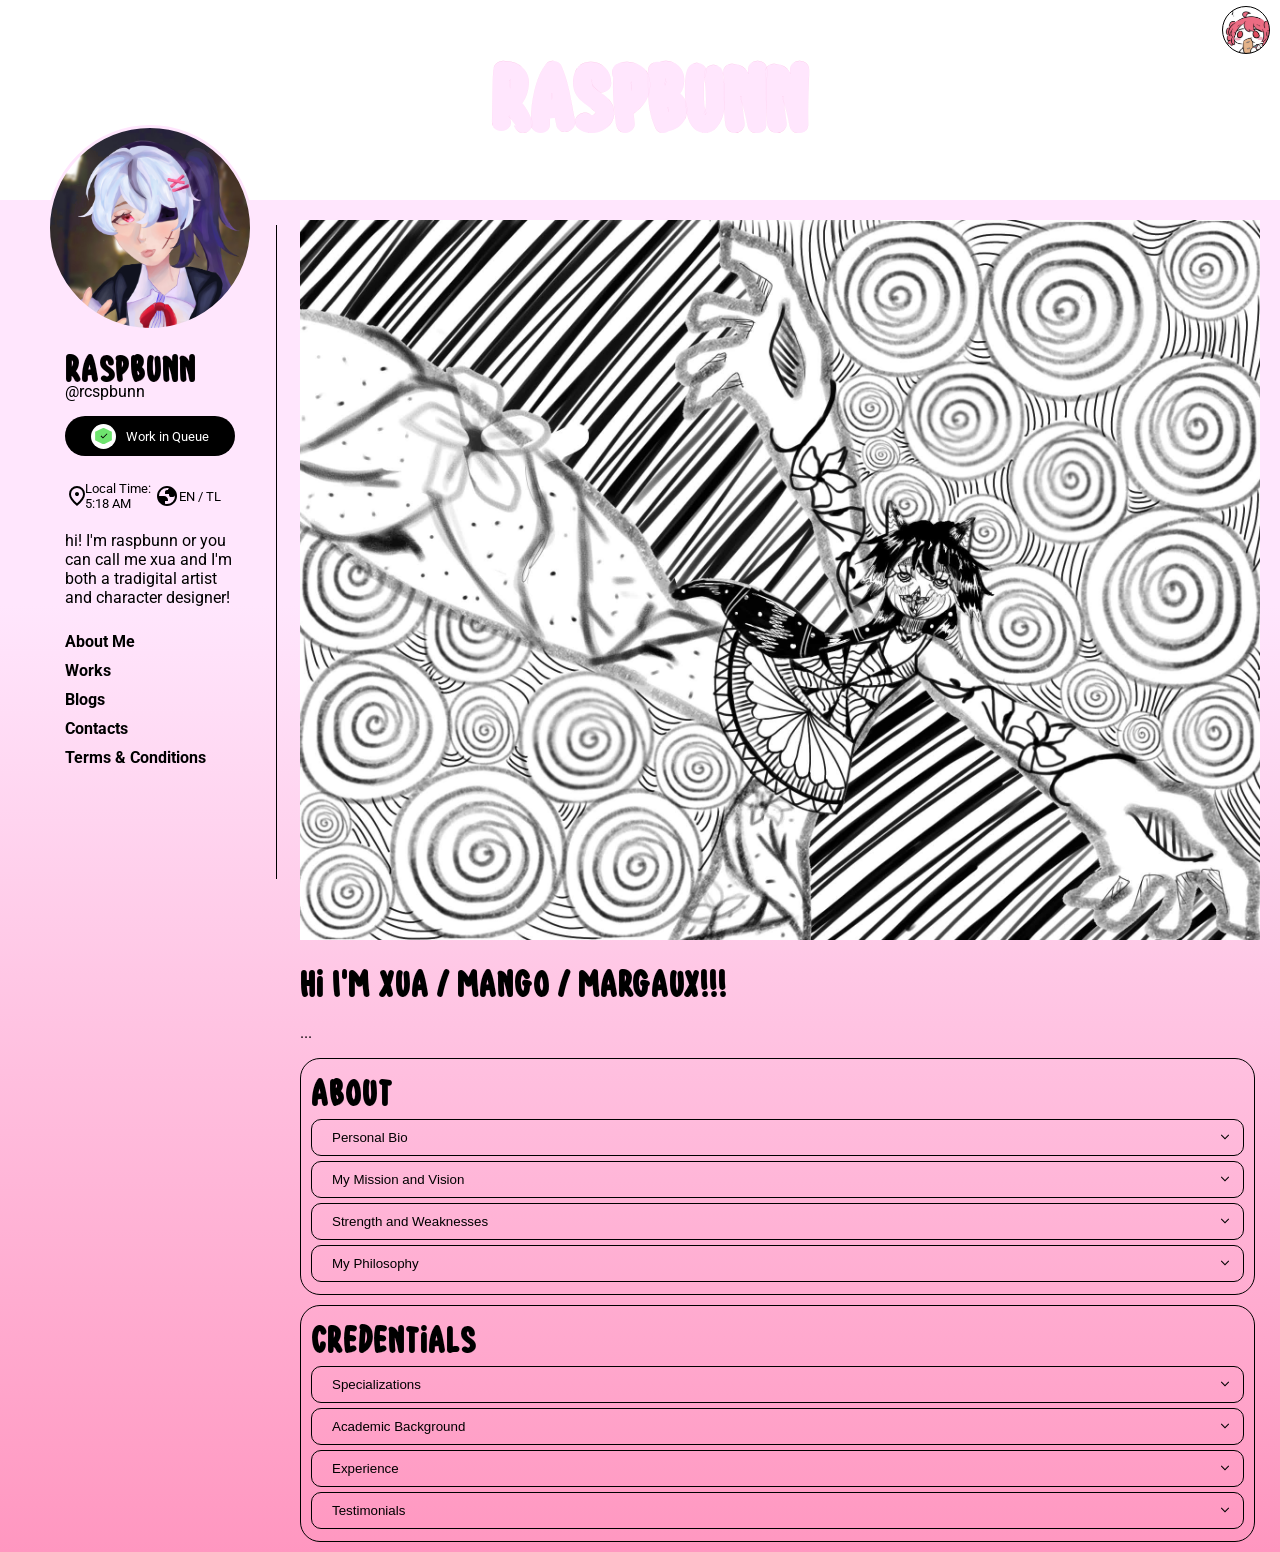
==== commit 4db2f5af: "upload" ====
--- a/index.html
+++ b/index.html
@@ -1,4 +1,3 @@
-<<<<<<< HEAD
 <!DOCTYPE html>
 <html>
     
@@ -375,384 +374,4 @@
     </footer>
 
 </body>
-=======
-<!DOCTYPE html>
-<html>
-    
-<head>
-    <meta charset="UTF-8">
-    <meta name="viewport" content="width=device-width, initial-scale=1.0">
-
-    <!--Fonts-->
-    <link rel="preconnect" href="https://fonts.googleapis.com">
-    <link rel="preconnect" href="https://fonts.gstatic.com" crossorigin>
-    <link href="https://fonts.googleapis.com/css2?family=Poppins:ital,wght@0,100;0,200;0,300;0,400;0,500;0,600;0,700;0,800;0,900;1,100;1,200;1,300;1,400;1,500;1,600;1,700;1,800;1,900&family=Roboto:ital,wght@0,100..900;1,100..900&display=swap" rel="stylesheet">
-
-    <!--Links-->
-    <link rel="stylesheet" href="Margaux_Website.css">
-    <link rel="stylesheet" href="margauxjs-css.css">
-    <link rel="stylesheet" href="sidebar.css"> 
-
-    <script src="Margaux_Website.js" defer></script>
-    <script src="Sidebar.js" defer></script>
-
-    <title>Raspbunn</title>
-</head>
-<body>
-   
-     
-   
-    
-   <!-- Navigation bar -->
-    <nav class ="nav">
-        <div class="header">
-            <div class="navSection1"></div>
-            <div class="navSection2">
-                  
-                    <!--Buttons Navigation-->
-                    <div class="iconWrapper"><button onclick="popUp()" class="icons"></button></div>
-                    
-                </div>
-        </div>
-          
-    
-    </nav>
-    
-    <!--Main Content-->
-    <div class="alerWrapper"> 
-        <div class="alert">
-            <!--<div class="alertW">
-                <div class="alertFront">
-                    <div class="alertGrid">
-                        <div class="alertSection1"> 
-                            <button class="alertClose">
-                                <svg xmlns="http://www.w3.org/2000/svg" viewBox="0 0 24 24" height="24px" width="24px" fill="#e3e3e3"><path d="M6.4,19L5,17.6L10.6,12L5,6.4L6.4,5L12,10.6L17.6,5L19,6.4L13.4,12L19,17.6L17.6,19L12,13.4L6.4,19Z"/></svg>
-                            </button>
-                        </div>
-                        <div class="alertSection2">
-                            <div class="alertSection2Wrap">
-                                <div class="alertProfileWrap">
-                                    <div class="alertProfile"></div>
-                                </div>
-                                <div class="raspTextWrap">
-                                    <h class="nameBrand color rasp">Raspbunn</h>
-                                    <p class="atRasp">@rcspbunn</p>
-                                </div>
-                                
-                            </div>
-                            <div class="workWrap">
-                                    <h1>Work Queue</h1>
-                                    <p><svg xmlns="http://www.w3.org/2000/svg" viewBox="0 0 24 24" height="24px" width="24px" fill="#e3e3e3"><path d="M4,20V18H6.75l-0.4-0.35q-1.3-1.15-1.83-2.62T4,12.05Q4,9.27 5.66,7.11T10,4.25v2.1Q8.2,7 7.1,8.56T6,12.05q0,1.13 0.43,2.19T7.75,16.2L8,16.45V14h2v6H4Zm10-0.25v-2.1q1.8-0.65 2.9-2.21T18,11.95q0-1.13-0.43-2.19T16.25,7.8L16,7.55V10H14V4h6V6H17.25l0.4,0.35q1.22,1.23 1.79,2.66T20,11.95q0,2.78-1.66,4.94T14,19.75Z"/></svg>Synced to Raspbunn</p>
-                                    <div class="boxTextWrap">
-                                       Thank you for considering me for your commission! Please note that I may not work in the exact order that the queue is sorted in.
-                                    </div>
-                            </div>
-                            <div class="queueWrap">
-                                <div class="category">
-                                    <p>All</p>
-                                    <p>By Service</p>
-                                </div>
-                                <div class="categoryBoxWrap">
-                                    <div class="categoryBox">
-                                        <div class="box newBox">New</div>
-                                        <div class="outerBoxItem newColor">
-                                            <div class="boxItem itemN">Nothing in Here yet</div>
-                                        </div>
-                                    </div>
-                                    <div class="categoryBox">
-                                        <div class="box waitBox">Waitlist</div>
-                                        <div class="outerBoxItem waitColor">
-                                            <div class="boxItem itemW">Nothing in Here yet</div>
-                                        </div>
-                                    </div>
-                                    <div class="categoryBox">
-                                        <div class=" box queueBox">In Queue</div>
-                                        <div class="outerBoxItem queueColor">
-                                            <div class="boxItem itemQ">Nothing in Here yet</div>
-                                        </div>
-                                    </div>
-                                    <div class="categoryBox">
-                                        <div class="box wipBox">WIP</div>
-                                        <div class="outerBoxItem wipColor">
-                                            <div class="boxItem itemWI">Nothing in Here yet</div>
-                                        </div>
-                                    </div>
-
-                                </div>
-                            </div>
-                        </div>
-                    </div>
-                </div>
-            </div>-->
-            <!--<div class="alertW">
-                <div class="alertFront">
-                    <div class="alertGrid">
-                        <div class="alertSection1"> 
-                            <button class="alertClose">
-                                <svg xmlns="http://www.w3.org/2000/svg" viewBox="0 0 24 24" height="24px" width="24px" fill="#e3e3e3"><path d="M6.4,19L5,17.6L10.6,12L5,6.4L6.4,5L12,10.6L17.6,5L19,6.4L13.4,12L19,17.6L17.6,19L12,13.4L6.4,19Z"/></svg>
-                            </button>
-                        </div>
-                        <div class="alertSection2">
-                            <div class="alertSection2Container">
-                                    <div class="raspWrap">
-                                    <div class="alertSection2Wrap">
-                               
-                                        <div class="alertProfileWrap">
-                                            <div class="alertProfile"></div>
-                                        </div>
-                                        <div class="raspTextWrap">
-                                            <h class="nameBrand color rasp">Raspbunn</h>
-                                            <p class="atRasp">@rcspbunn</p>
-                                        </div>
-                                        
-                                            
-                                    
-                                    </div>
-                                        <h1 class="messageTextFront">Message Me now for commission</h1>
-                                        <p class="messageTextSubtext">Thank you for the commission. Your continued support is greatly appreciated<p>
-                                        <div class="messageImgWrapper"><div class="messageImg"></div></div>
-                                    </div>
-                                   <div class="workWrap emailContainer">
-                                        <div class="emailSectionWrap">
-
-                                            <div class="emailInsideContainer">
-                                                <h2>Username :</h2>
-                                                <input type="text" placeholder="Enter Your Name oh seeker" class="username">
-                                                <h2>Email :</h2>
-                                                <input type="text" placeholder="Enter your Email great one! (Example: @gmail.com)" class="email">
-                                                <h2>Subject :</h2>
-                                                <input type="text" placeholder="What is your agenda oh great one?" class="subject">
-                                                <h2>Message to me :</h2>
-                                                <input type="text" placeholder="Enter your request adventurer!" class="message">
-                                                <div class="submitDisplay">
-                                                    <button type="submit" class="submitDesign">Submit!</button>
-                                                </div>
-                                            </div>
-                                        </div>
-                                    </div>
-                                </div>
-                        </div>
-                    </div>
-                </div>
-            </div>-->
-
-
-        </div>
-    </div>
-    <main class="main">
-      
-        <section class="logoWrap">
-            <article class="logoContainer">
-                <!-- <img class="logo" src="image/cinnamoroll.jpg" > -->
-                <h6 class="nameBrand sizeLogo">Raspbunn</h6>
-                
-            </article>
-        </section>
-         <section class=" mainWrap">
-                  <video class="background" width="100%"  autoplay loop muted playsinline disablePictureInPicture>
-             <source src="image/bg.mp4" type="video/mp4">
-             </video>
-           
-        <article class="mainArticle">
-             <!--Side Bar-->
-    <aside class="sidebar">
-        <div class="sidebarWrapper">
-              <div class="verticalLine"></div>
-                <div class="headTitleWrap">
-                    
-             <!-- 1st Section-->
-                    <div class="profileDisplay ">
-                        <div class="profile"></div>
-                    </div>
-                    
-            <!-- 2nd Section -->
-                    <div class="secondWrap ">
-                        <h class="nameBrand color ">Raspbunn</h>
-                        <p class="fontReg textName">@rcspbunn</p>
-                        <div class="buttonGrid">
-                           <!-- <div><button class="longButton sizeBtn fontReg" id="ratesBtn">Rates</button></div> -->
-                           <!-- <div class="displayFlex"><button class="shortButton fontReg ">!</button></div> -->
-                        </div>
-                        <!-- <button class="longButton fontReg workBtn" id="termsBtn">Terms & Conditions</button> -->
-                         <div><button class="longButton fontReg workBtn" id="workQueueBtn">
-                            <div class="workSymbolWrapper">
-                                <div class="workSymbol">
-                                    <div class="check"><svg xmlns="http://www.w3.org/2000/svg" viewBox="0 0 24 24" height="24px" width="24px" fill="black"><path d="M9.55,18l-5.7-5.7l1.43-1.42l4.28,4.28l9.18-9.18L20.15,7.4L9.55,18Z"/></svg></div>
-                                </div>
-                            </div>Work in Queue</button></div>
-                        <div class="fontReg localTime" id="time"></div>
-                        <p class="fontReg">
-                            hi! I'm raspbunn or you can call me xua and I'm both a tradigital artist and character designer!
-                        </p>
-                    </div>
-            <!--3rd Section-->
-                    <div class="channelsWrap">
-                    <!--    <a class= "blank" href="https://www.tiktok.com/@rcspbunn"><svg class="svgIcon" fill="#000000" width="20px" height="20px" viewBox="0 0 24 24" id="tiktok" data-name="Flat Color" xmlns="http://www.w3.org/2000/svg" class="icon flat-color"><path id="primary" d="M21,7V9a1,1,0,0,1-1,1,8,8,0,0,1-4-1.08V15.5A6.5,6.5,0,1,1,6.53,9.72a1,1,0,0,1,1.47.9v2.52a.92.92,0,0,1-.28.62,2.49,2.49,0,0,0,2,4.23A2.61,2.61,0,0,0,12,15.35V3a1,1,0,0,1,1-1h2.11a1,1,0,0,1,1,.83A4,4,0,0,0,20,6,1,1,0,0,1,21,7Z" style="fill: rgb(0, 0, 0);"></path></svg> TIKTOK</a>
-                        <a class="facebook blank" href="https://www.facebook.com/mbdelapaz"><svg class="svgIcon"  width="20px" height="20px" viewBox="0 0 24 24" fill="none" xmlns="http://www.w3.org/2000/svg">
-                            <path fill-rule="evenodd" clip-rule="evenodd" d="M2 6C2 3.79086 3.79086 2 6 2H18C20.2091 2 22 3.79086 22 6V18C22 20.2091 20.2091 22 18 22H6C3.79086 22 2 20.2091 2 18V6ZM6 4C4.89543 4 4 4.89543 4 6V18C4 19.1046 4.89543 20 6 20H12V13H11C10.4477 13 10 12.5523 10 12C10 11.4477 10.4477 11 11 11H12V9.5C12 7.567 13.567 6 15.5 6H16.1C16.6523 6 17.1 6.44772 17.1 7C17.1 7.55228 16.6523 8 16.1 8H15.5C14.6716 8 14 8.67157 14 9.5V11H16.1C16.6523 11 17.1 11.4477 17.1 12C17.1 12.5523 16.6523 13 16.1 13H14V20H18C19.1046 20 20 19.1046 20 18V6C20 4.89543 19.1046 4 18 4H6Z" fill="#000000"/>
-                            </svg> FACEBOOK</a>
-                        <a class="instagram blank" href="https://www.instagram.com/raspbunnn"><svg class="svgIcon"  width="20px" height="20px" viewBox="0 0 24 24" fill="none" xmlns="http://www.w3.org/2000/svg">
-                            <path fill-rule="evenodd" clip-rule="evenodd" d="M12 18C15.3137 18 18 15.3137 18 12C18 8.68629 15.3137 6 12 6C8.68629 6 6 8.68629 6 12C6 15.3137 8.68629 18 12 18ZM12 16C14.2091 16 16 14.2091 16 12C16 9.79086 14.2091 8 12 8C9.79086 8 8 9.79086 8 12C8 14.2091 9.79086 16 12 16Z" fill="#0F0F0F"/>
-                            <path d="M18 5C17.4477 5 17 5.44772 17 6C17 6.55228 17.4477 7 18 7C18.5523 7 19 6.55228 19 6C19 5.44772 18.5523 5 18 5Z" fill="#0F0F0F"/>
-                            <path fill-rule="evenodd" clip-rule="evenodd" d="M1.65396 4.27606C1 5.55953 1 7.23969 1 10.6V13.4C1 16.7603 1 18.4405 1.65396 19.7239C2.2292 20.8529 3.14708 21.7708 4.27606 22.346C5.55953 23 7.23969 23 10.6 23H13.4C16.7603 23 18.4405 23 19.7239 22.346C20.8529 21.7708 21.7708 20.8529 22.346 19.7239C23 18.4405 23 16.7603 23 13.4V10.6C23 7.23969 23 5.55953 22.346 4.27606C21.7708 3.14708 20.8529 2.2292 19.7239 1.65396C18.4405 1 16.7603 1 13.4 1H10.6C7.23969 1 5.55953 1 4.27606 1.65396C3.14708 2.2292 2.2292 3.14708 1.65396 4.27606ZM13.4 3H10.6C8.88684 3 7.72225 3.00156 6.82208 3.0751C5.94524 3.14674 5.49684 3.27659 5.18404 3.43597C4.43139 3.81947 3.81947 4.43139 3.43597 5.18404C3.27659 5.49684 3.14674 5.94524 3.0751 6.82208C3.00156 7.72225 3 8.88684 3 10.6V13.4C3 15.1132 3.00156 16.2777 3.0751 17.1779C3.14674 18.0548 3.27659 18.5032 3.43597 18.816C3.81947 19.5686 4.43139 20.1805 5.18404 20.564C5.49684 20.7234 5.94524 20.8533 6.82208 20.9249C7.72225 20.9984 8.88684 21 10.6 21H13.4C15.1132 21 16.2777 20.9984 17.1779 20.9249C18.0548 20.8533 18.5032 20.7234 18.816 20.564C19.5686 20.1805 20.1805 19.5686 20.564 18.816C20.7234 18.5032 20.8533 18.0548 20.9249 17.1779C20.9984 16.2777 21 15.1132 21 13.4V10.6C21 8.88684 20.9984 7.72225 20.9249 6.82208C20.8533 5.94524 20.7234 5.49684 20.564 5.18404C20.1805 4.43139 19.5686 3.81947 18.816 3.43597C18.5032 3.27659 18.0548 3.14674 17.1779 3.0751C16.2777 3.00156 15.1132 3 13.4 3Z" fill="#0F0F0F"/>
-                            </svg> INSTAGRAM</a>
-                        <a class="twitter blank" href="https://x.com/rcspbunn"><svg class="svgIcon"  width="20px" height="20px" viewBox="0 0 24 24" fill="none" xmlns="http://www.w3.org/2000/svg">
-                            <path fill-rule="evenodd" clip-rule="evenodd" d="M14.8486 5.65845C13.1442 5.65845 11.7626 7.0401 11.7626 8.74446C11.7626 8.95304 11.7831 9.15581 11.822 9.35119C11.8846 9.66589 11.7924 9.99153 11.5741 10.2267C11.3558 10.4619 11.0379 10.578 10.7194 10.5389C8.51116 10.268 6.50248 9.35556 4.88498 7.9954C4.91649 8.59732 5.12515 9.23671 5.57799 9.90654L6.25677 10.9106L5.14211 11.3863L4.92704 11.4781C5.0869 11.6609 5.2791 11.8487 5.49369 12.0332C5.73717 12.2425 5.97247 12.4165 6.14726 12.5381C6.23408 12.5985 6.30452 12.645 6.35171 12.6755C6.37527 12.6907 6.39294 12.7018 6.40383 12.7086L6.41495 12.7155L6.41519 12.7157L6.41551 12.7159L6.41578 12.7161L6.41619 12.7163L6.41647 12.7165L7.96448 13.655L6.34397 14.4653C6.26374 14.5054 6.18367 14.5412 6.10393 14.573C6.42924 14.8471 6.82517 15.0995 7.2464 15.2986L8.63623 15.9556L7.47226 16.9598C6.8369 17.508 6.19778 17.9166 5.36946 18.1326C6.59681 18.7875 8.00315 19.1596 9.49941 19.1596C14.3045 19.1596 18.1746 15.325 18.1746 10.6256V10.1059L18.5998 9.80721C19.2636 9.34107 19.7329 8.71068 20.0689 7.99004H18.5398H17.9084L17.637 7.41994C17.1401 6.37633 16.0772 5.65845 14.8486 5.65845ZM3.56882 12.9581C3.38031 13.174 3.29093 13.4642 3.33193 13.7553C3.44474 14.5563 3.92441 15.2462 4.45444 15.7728C4.59838 15.9158 4.75232 16.0531 4.91396 16.184C4.88926 16.1909 4.86437 16.1975 4.83925 16.2038C4.35789 16.3243 3.70926 16.3494 2.62755 16.2434C2.20934 16.2024 1.81014 16.4273 1.62841 16.8062C1.44668 17.185 1.5212 17.6371 1.81492 17.9376C3.75693 19.9245 6.48413 21.1596 9.49941 21.1596C15.212 21.1596 19.8978 16.7239 20.1628 11.126C21.4521 10.0429 22.0976 8.57673 22.4458 7.24263C22.5241 6.94292 22.459 6.62387 22.2696 6.37873C22.0803 6.13359 21.788 5.99004 21.4783 5.99004H19.1247C18.2201 4.58853 16.6437 3.65845 14.8486 3.65845C12.1796 3.65845 9.99072 5.71435 9.7793 8.32892C7.91032 7.84456 6.2705 6.78758 5.05863 5.35408C4.83759 5.09261 4.49814 4.9624 4.15894 5.00897C3.81974 5.05554 3.52794 5.27241 3.38555 5.58378C2.78087 6.90597 2.66434 8.43104 3.34116 9.98046L3.10746 10.0802C2.64466 10.2777 2.40073 10.7884 2.5379 11.2725C2.72276 11.925 3.14129 12.5011 3.56882 12.9581Z" fill="#000000"/>
-                            </svg>TWITTER</a>
-                        -->
-                        <a class="linkStyle blank" id="aboutBtn">
-                            About Me
-                        </a>
-                        <a class="linkStyle blank" id="portfolioBtn">
-                            Works
-                        </a>
-                        <a class="linkStyle blank" id="blogsBtn">
-                            Blogs
-                        </a>
-    
-                        <a  class="linkStyle blank" id="contactsBtn">
-                            Contacts
-                        </a>
-                        <a  class="linkStyle blank" id="termsBtn">
-                            Terms & Conditions
-                        </a>
-                
-                    </div>
-                </div> 
-       </div>
-    </aside>
-
-        </article>
-        <article>
-            <div class="contentWrap">
-                <div class="contentContainer">
-                    <img class="contentImg" src="image/titleCover.jpg">
-                </div>
-                <div class="textContent">
-                    <h class="nameBrand color">Hi I'm Rasp / Bunn Bunn / Xua !!! </h>
-                    <p>
-                        I've been a tradigital since 2015. I've enjoy a lot painting and commisioned
-                        a lot of furry and yaoi fans. I'm quite delighted when they love my artworks;
-                        my paintings are like my baby, all of them are my masterpiece
-
-                    </p>
-                  
-                    <div class = "blockWrap">
-                        <h class="nameBrand color">About</h>
-                        <div class="seperation">
-                               
-                        <button class="longButton2" id="bio" >
-                            <p class="buttonDisplay">Personal Bio</p>
-                            <svg class="svgDisplay" xmlns="http://www.w3.org/2000/svg" height="24px" viewBox="0 -960 960 960" width="24px" fill="black"><path d="m321-80-71-71 329-329-329-329 71-71 400 400L321-80Z"/></svg>
-                        
-                        </button>
-                        </div>
-                        <!--Add-->
-                        <div class="addBio">
-                            
-                        </div>
-
-                    <div>
-                        <button class="longButton2" id="missionBtn">
-                            <p class="buttonDisplay ">My Mission and Vision</p>
-                            <svg class="svgDisplay" xmlns="http://www.w3.org/2000/svg" height="24px" viewBox="0 -960 960 960" width="24px" fill="black"><path d="m321-80-71-71 329-329-329-329 71-71 400 400L321-80Z"/></svg>
-                        </button>
-                    </div>
-                    <div >
-                        <!--Add-->
-                        <div class="addMission">
-                            
-                        </div>
-                    </div>
-                    <div>
-                        <button class="longButton2" id="strengthBtn">
-                            <p class="buttonDisplay">Strength and Weaknesses</p>
-                            <svg class="svgDisplay" xmlns="http://www.w3.org/2000/svg" height="24px" viewBox="0 -960 960 960" width="24px" fill="black"><path d="m321-80-71-71 329-329-329-329 71-71 400 400L321-80Z"/></svg>
-                            
-                        </button>
-                    </div>
-                    <div>
-                        <!--Add-->
-                        <div class="addStrength">
-                            
-                        </div>
-                    </div>
-                    <div>
-                        <button class="longButton2" id="philosophyBtn">
-                            <p class="buttonDisplay">My Philosophy</p>
-                            <svg class="svgDisplay" xmlns="http://www.w3.org/2000/svg" height="24px" viewBox="0 -960 960 960" width="24px" fill="black"><path d="m321-80-71-71 329-329-329-329 71-71 400 400L321-80Z"/></svg>
-                        </button>
-                    </div>
-                    <div>
-                         <!--Add-->
-                        <div class="addPhilosophy">
-                        
-                        </div>
-                    </div>
-                       
-
-                    </div>
-                    <div class="blockWrap">
-                        <h class="nameBrand color">Credentials</h>
-                        <div>
-                        <button class="longButton2" id="specializationsBtn">
-                            <p class="buttonDisplay">Specializations</p>
-                            <svg class="svgDisplay" xmlns="http://www.w3.org/2000/svg" height="24px" viewBox="0 -960 960 960" width="24px" fill="black"><path d="m321-80-71-71 329-329-329-329 71-71 400 400L321-80Z"/></svg>
-                        </button>
-                        </div>
-                        <div class="addSpecializations">
-                            <!--Add-->
-                            
-                        </div>
-
-                        <div>
-                        <button class="longButton2" id="academicBtn">
-                            <p class="buttonDisplay">Academic Background</p>
-                            <svg class="svgDisplay" xmlns="http://www.w3.org/2000/svg" height="24px" viewBox="0 -960 960 960" width="24px" fill="black"><path d="m321-80-71-71 329-329-329-329 71-71 400 400L321-80Z"/></svg>
-                        </button>
-                        </div>
-                        <div class="addAcademic">
-                            <!--Add-->
-                        
-                        </div>
-
-                        <div>
-                        <button class="longButton2" id="experienceBtn">
-                            <p class="buttonDisplay">Experience</p>
-                            <svg class="svgDisplay" xmlns="http://www.w3.org/2000/svg" height="24px" viewBox="0 -960 960 960" width="24px" fill="black"><path d="m321-80-71-71 329-329-329-329 71-71 400 400L321-80Z"/></svg>
-                        </button>
-                        </div>
-
-                        <div class="addExperience">
-                            <!--Add-->
-                            
-                        </div>
-
-                        <div>
-                        <button class="longButton2" id="testimonialsBtn" >
-                            <p class="buttonDisplay">Testimonials</p>
-                            <svg class="svgDisplay" xmlns="http://www.w3.org/2000/svg" height="24px" viewBox="0 -960 960 960" width="24px" fill="black"><path d="m321-80-71-71 329-329-329-329 71-71 400 400L321-80Z"/></svg>
-                        </button>
-                        </div>
-                        <div class ="addTestimonials">
-                            <!--Add-->
-                           
-                        </div>
-                    </div>
-        
-
-                </div>
-            </div>
-        </article>
-        </section>
-    </main>
-
-   
-    <!--Footer-->
-    <footer>
-
-    </footer>
-
-</body>
->>>>>>> main
 </html>
--- a/Margaux_Website.css
+++ b/Margaux_Website.css
@@ -1,4 +1,3 @@
-<<<<<<< HEAD
 :root{
    
     /*Nav Buttons*/
@@ -515,518 +514,4 @@
 }
 .sizeText{
     font-size: 30px;
-=======
-:root{
-   
-    /*Nav Buttons*/
-    --myWorks-border-color:solid 1px rgb(0, 0, 0);
-    --myWorks-button: rgb(252, 252, 252);
-
-    --myWorks-button-hover-bg: rgb(249, 181, 219);
-    --myWorks-button-hover-textcolor:black;
-    --myWorks-button-active-bg:rgb(146, 73, 138);
-    --myWorks-button-active-textcolor: white;
-
-    --header-button-1: url("image/teto.jpg");
-    --header-button-1-hover:url("image/cat.jpg");
-    --header-button-1-active:url(image/likeCat.jpg);
-    --header-button-2: url("image/teto.jpg");
-    /*
-    --header-button-2-hover:;
-    --header-button-2-active:;*/
-
-    /*Sidebar*/
-
-    --rates-hover: rgb(249, 181, 219);
-    --rates-hover-color: white;
-
-    --rates-active: white; 
-    --rates-active-color: black;
-
-    --terms-hover:rgb(249, 181, 219);
-    --terms-hover-color:white;
-
-    --terms-active:white;
-    --terms-active-color:black;
-    
-    
-    --svg-button-hover: rgb(146, 73, 138);
-    --svg-button-active: white;
-
-
-    /*Main Section*/
-    --logo-border:  solid 1px rgb(146, 73, 138);
-    --name-brand-font:Logo;
-    --name-brand-font-border: 0.1px rgb(249, 181, 219) ;
-    --name-brand-color:rgb(255, 230, 253);
-}
-@font-face {
-    font-family: Logo;
-    src: url("fonts/Cute\ Rabbit.ttf");
-}
-
-@font-face {
-    font-family: Head;
-    src: url("fonts/MilkyNice-Clean.ttf");
-}
-@font-face {
-    font-family: Roboto;
-    src: url("fonts/Roboto-VariableFont_wdth\,wght.ttf");
-}
-html{
-    min-width: 100%;
-    margin: 0px;
-    padding: 0px;
-}
-body{
-    min-width: 100vh;
-    margin: 0px;
-    padding: 0px;
-    
-}
-/*Background*/
-.background{
-    object-fit: cover;
-    top:0;
-    left: 0;
-    height: 100vh;
-    width: 100vw;
-    position: fixed;
-    z-index: -1;
-    
-}
-
-
-/*Navigation Bar*/
-.header{
-    display: flex;
-    justify-content: flex-end;
-    position: fixed;
-    top: 0;
-    right: 0;
-    
-    padding: 0.4rem 0rem 0.4rem 0rem;
-    z-index: 200;
-    margin: 0;
-}
-
-.navSection2{
-    display: flex;
-
-    width: auto;
-}
-
-
-.icons{
-    
-    display: flex;
-    justify-content: center;
-    align-items: center;
-    background-size:cover;
-    height: 3rem;
-    width: 3rem;
-    border: Solid 1px ;
-    border-radius: 50%;
-    cursor: pointer;
-    background-image:var(--header-button-1) ;
-    margin: 0px 10px 0px 0px;
-}
-
-.icons:hover{
-   
-   background-image: var(--header-button-1-hover);
-
-}
-.icons:active{
-    background-image: var(--header-button-1-active);
-  
-}
-
-.iconWrapper{
-    display: flex;
-    justify-content: center;
-    align-items: center;
-}
-.icons{
-    
-    display: flex;
-    justify-content: center;
-    align-items: center;
-    background-size:cover;
-    height: 3rem;
-    width: 3rem;
-    border: Solid 1px ;
-    border-radius: 50%;
-    cursor: pointer;
-    background-image:var(--header-button-1) ;
-    margin: 0px 10px 0px 0px;
-}
-
-.myWorksBtn{
-    font-family: Roboto; 
-    margin: 0px;
-    border-radius: 100px;
-    padding: 10px;
-    border: var(--myWorks-border-color);
-    background-color: var(--myWorks-button);
-    margin: 10px;
-
-    cursor: pointer;
-}
-
-.myWorksBtn:hover{
-    background-color: var(--myWorks-button-hover-bg);
-    color: var(--myWorks-button-hover-textcolor);
-}
-
-.myWorksBtn:active{
-    background-color: var(--myWorks-button-active-bg);
-    color: var(--myWorks-button-active-textcolor);
-}
-
-/*Main Section*/
-
-.logoWrap{
-    display: flex;
-    justify-content: center;
-    align-items: center;
-    
-}
-.logoContainer{
-    display: flex;
-    justify-content: center;
-    align-items: center;
-    padding: 10px;
-    margin: 10px;
-}
-
-.logo{
-    margin: 0;
-    padding: 0;
-    display: inline;
-    align-items: center;
-    height: 50px;
-    width: 50px;
-    border:var(--logo-border);
-    border-radius: 50%;
-    
-}
-
-.nameBrand{
-    display: inline;
-    align-items: center;
-    padding: 0rem 0rem 0rem 1rem;
-    font-family: var(--name-brand-font);
-    font-size: 40px;
-    -webkit-text-stroke:var(--name-brand-font-border);
-    color:var(--name-brand-color) ;
-}
-.sizeLogo{
-    font-size: 100px;
-}
-
-.raspberry{
-    rotate: 20deg;
-    padding: -5px;
-    height: 50px;
-}
-/*Divider*/
-.main{
-    display: grid;
-    grid-template-rows: 200px 1fr;
-    min-height: 100vh;
-    padding: 0px;
-    height:   auto;
-    margin: 0px 0px -20px 0px;
-
-   
-}
-.mainWrap{
-   display: grid;
-   grid-template-columns: 300px 1fr;
-   background-image: linear-gradient(to bottom, var(--name-brand-color) 30%,rgb(255, 151, 192));
-   position: relative;
-    height: auto;
-   
-}
-
-/*Left side*/
-
-
-.headTitleWrap{
-    display: grid;
-    justify-content: center;
-    grid-template-rows: 150px 1fr 1fr;
-    z-index: 2;
-    height: auto;
-    position: relative;
-    transition: all 1000ms ease-in-out;
-   
-    
-   
-}
-
-.verticalLine{
-    display: flex;
-    justify-content: end;
-    margin: 25px 0px 50px 274.5px;
-    position: absolute;
-    top: 0;
-    bottom: 0;
-    border-right: solid 1px black;
-    background-color: rgb(146, 73, 138, 0);
- 
-    width: 1px;
-    box-shadow: 100;
-    
-}
-
-.profileDisplay{
-    display: flex;
-    justify-content: center;
-    
-}
-
-.profile{
-    display: flex;
-    justify-content: center;
-    margin: -50px;
-    border-radius: 50%;
-    height: 200px;
-    width: 200px;
-    border:solid 3px var(--name-brand-color);
-    transition: all 1000ms ease-in-out;
-}
-
-/*Second Section*/
-.secondWrap{
-    display: inline-block;
-    max-width: 170px;
-    padding: 20px 0px 0px 0px;
-    justify-content: center;
-    
-}
-
-.textJustify{
-    justify-content: center;
-}
-
-.color{
-    padding: 0px 0px 0px 0px;
-    color: black;
-   
-}
-.fontReg{
-    font-family: Roboto;
-    margin: 20px 0px 20px 0px;
-}
-
-.textName{
-    padding: 0px;
-    margin: -10px 0px 10px 0px;
-}
-
-.buttonGrid{
-    display: grid;
-    grid-template-columns: 100px 1fr;
-}
-.displayFlex{
-    display: flex;
-    justify-content: end;
-    padding: 0px;
-    margin: 0px;
-}
-
-.longButton{
-    border-radius: 400px;
-    border: none;
-    padding: 5px 10px 5px 10px;
-    margin: 5px 0px 5px 0px;
-    background-color: #54084C;
-    color: white;
-    cursor: pointer;
-    z-index: 40;
-}
-
-.shortButton{
-    border-radius: 50%;
-    border: none;
-    height: 40px;
-    width: 40px;
-
-    margin: 5px 0px 5px 0px;
-    background-color: #3E0A76;
-    color: white;
-    cursor: pointer;
-}
-
-.sizeBtn{
-    width: 120px;
-    height: 40px;
-}
-
-.workBtn{
-    display: flex;
-    justify-content: center;
-    align-items: center;
-    width: 100%;
-    height: 40px;
-    background-color: #000000;
-
-}
-.borderR{
-     border-right: solid 1.5px black;
-}
-
-#ratesBtn:hover{
-    background-color: var(--rates-hover);
-    color: var(--rates-hover-color);
-}
-#ratesBtn:active{
-    background-color: var(--rates-active);
-    color:var(--rates-active-color);
-}
-
-#termsBtn:hover{
-    background-color: var(--terms-hover);
-    color: var(--terms-hover-color);
-}
-#termsBtn:active{
-    background-color: var(--terms-active);
-    color:var(--terms-active-color);
-}
-
-
-/*3rd Section*/
-
-.channelsWrap{
-    display: flex;
-    flex-direction: column;
-}
-
-.blank{
-    padding: 5px 0px 0px 0px;
-    font-family: roboto;
-    font-weight: bold;
-    color: black;
-    text-decoration: none;
-    display: flex;
-    align-items: center;
-}
-
-.blank:hover {
-    color: var(--svg-button-hover) !important;
-}
-
-.blank:hover path,
-.blank:hover path {
-    fill: var(--svg-button-hover) !important;
-}
-
-.blank:active {
-    color: var(--svg-button-active) !important;
-}
-
-.blank:active path,
-.blank:active path {
-    fill: var(--svg-button-active) !important;
-}
-
-.svgIcon{
-    padding: 0px 20px 0px 0px;
-}
-
-
-/*Content Article */
-.contentWrap{
-    display: flex;
-    flex-direction: column;
-    height: auto;
-    
-}
-
-.contentContainer{
-    display:flex;
-    justify-content: start;
-    align-items: center;
-    padding: 20px 0px 20px 0px;
-    max-width: auto;
-    max-height: auto;
-
-}
-
-.contentImg{
-    margin:0px 20px 0px 0px;
-    min-width: 300px;
-    max-width: 900px;
-    object-fit: contain;
-    width: 100%;
-    height: auto ;
-
-
-}
-
-.textContent{
-   font-family: Roboto;
-   text-align: justify;
-   margin: 0px 25px 0px 0px;
-
-}
-
-.blockWrap{
-    display: grid;
-    grid-template-columns: 1fr;
-    border: solid 1px black;
-    border-radius: 20px;
-    padding: 10px 10px 10px 10px;
-    margin: 10px 0px 10px 0px;
-}
-
-.longButton2{
-    display: grid;
-    grid-template-columns: 1fr 10px;
-    width: 100%;
-    padding: 10px 20px 10px 20px;
-    margin: 2.5px 0px 2.5px 0px;
-    background-color: transparent;
-    border-radius: 10px;
-    border: solid 1px black;
-    font-family: 16px;
-    cursor: pointer;
-}
-.longButton2:hover{
-    background-color: rgb(167, 53, 153);
-    color:white;
-    transition: 1s ;
-
-}
-
-.longButton2:active{
-    background-color: rgb(255, 120, 183);
-    transition: 0s;
-}
-.buttonDisplay{
-    display: flex;
-    align-items: center;
-    margin: 0;
-    padding: 0;
-}
-.svgDisplay{
-    display: flex;
-    align-items: center;
-    justify-content: center;
-    rotate: 90deg;
-    height: 10px;
-    padding: 0px;
-    margin: 2.5px 0px 0px 0px;
-}
-
-.formatText{
-    font-family: Roboto;
-    text-align: justify;
-    font-size: 16px;
-}
-.sizeText{
-    font-size: 30px;
->>>>>>> main
 }
--- a/margauxjs-css.css
+++ b/margauxjs-css.css
@@ -1,4 +1,3 @@
-<<<<<<< HEAD
 :root{
     --globe-color: black;
     --globe-height: 15px;
@@ -597,604 +596,4 @@
 display: flex;
 align-items: center;
 width: 100px;
-=======
-:root{
-    --globe-color: black;
-    --globe-height: 15px;
-
-    --location-color: black;
-    --location-height: 15px;
-
-    --close-color: white;
-    --close-color-hover:pink;
-    --close-color-active:grey;
-
-    --boxTextWrap-color:grey;
-    --workText-color:white;
-
-    --new-box-bg:linear-gradient(to left,rgb(249, 181, 219), rgb(129, 103, 243));
-    --wait-box-bg:#004D1B;
-    --queue-box-bg:#47351F;
-    --wip-box-bg:#201F47;
-
-    --new-item-nothing-bg:linear-gradient(to right,rgb(249, 181, 219), rgb(129, 103, 243));
-    --wait-item-nothing-bg:#083217;
-    --queue-item-nothing-bg:#372917;
-    --wip-item-nothing-bg:#28274e;
-
-    --new-item-nothing-color:rgb(255, 255, 255);
-    --wait-item-nothing-color:#238144;
-    --queue-item-nothing-color:#63513b;
-    --wip-item-nothing-color:#696794;
-
-    --message-img: url('image/titleCover.jpg');
-}
-/*Pop Up*/
-.alertW{
-    display: flex;
-    top:50%;
-    left: 50%;
-    transform: translate(-50%, -50%);
-    position: fixed;
-    height: 100%;
-    width: 100%;
-    background-color: rgba(255, 144, 144, 0.5);
-    z-index: 50;
-   
-}
-.alertFront{
-    border-radius: 20px;
-    position: fixed;
-    top: 50%;
-    left: 50%;
-    transform: translate(-50%, -50%);
-    background-color: rgb(11, 11, 11);
-    
-    overflow: hidden;
-
-    width: clamp(600px, 90vw, 1200px); 
-    
-    z-index: 51;
-    transition: all 0.1s ease-in-out;
-}
-.alertGrid{
-    display: grid;
-    grid-template-rows: 25px 1fr;
-    padding: 10px;
-
-}
-
-.alertSection1{
-   display: flex;
-   justify-content: start;
-   align-items: center;
-   
-}
-.alertClose{
-    display: flex;
-    justify-content: start;
-    margin: 0px;
-    padding: 0pc;
-    border: none;
-    background-color: transparent;
-    cursor: pointer;
-}
-
-.alertClose svg{
-   fill: var(--close-color) !important;
-}
-.alertClose svg:hover{
-   fill: var(--close-color-hover)!important;
-}
-.alertClose svg:active{
-   fill: var(--close-color-active) !important;
-}
-
-/*Section 2*/
-
-.alertSection2Wrap{
-    display: grid;
-    grid-template-columns: 50px 1fr;
-    padding: 10px;
- 
-}
-.alertProfileWrap{
-    display: flex;
-    justify-content: center;
-    align-items: center;
-    padding: 0px;
-    margin: 0px;
-}
-.alertProfile{
-  
-    border-radius: 50%;
-    background-image: var(--profile);
-    object-fit: cover;
-    background-size: cover;
-    height: 40px;
-    width: 40px;
-    
-}
-.raspTextWrap{
-    display: flex;
-    flex-direction: column; 
-    justify-content: center;
-    font-family: Roboto;
-    overflow: hidden;
-  
-    
-}
-.raspTextWrap, .alertProfileWrap{
-      margin: 0px 0px 0px 0px;
-}
-
-.rasp{
-    color: var(--workText-color);
-    font-size: 20px;
-}
-.atRasp{
-    color: var(--workText-color);
-    font-size: 10px;
-    margin: -5px 0px 0px 0px;
-}
-
-.workWrap{
-    font-family: Roboto;
-    
-}
-.workWrap h1, .workWrap p, .workWrap h2,  .messageTextFront, .messageTextSubtext{
-   
-    margin: 15px;
-}
-
-.workWrap h1, .messageTextFront{
-    font-family: Roboto;
-    color: var(--workText-color);
-}
-
-.workWrap h2{
-    font-size: 20px;
-    /*color: var(--myWorks-button-hover-bg);*/
-    color: white;
-    padding: 0px 10px 0px 5px;
-    width: 96%;
-    margin: 0px;
-    
-}
-.workWrap p,  .messageTextSubtext{
-    display: flex;
-    align-items: center;
-    color: var(--boxTextWrap-color);
-    margin: -15px 15px 0px 15px;
-    padding: -15px 15px 0px 15px;
-    
-}
-
-/*
-.workWrap h2:nth-child(5), .workWrap h2:nth-child(9){
-    color: var(--myWorks-button-active-bg);
-}
- 
-
-
-.workWrap input{
-    width: 50%;
-    margin: 0px 15px 0px 15px;
-    border-radius: 10px;
-
-    padding-top: 10px;
-    padding-left: 10px;
-    padding-bottom: 10px;
-
-    box-sizing: border-box; 
-    background-color: var(--workText-color);
-    color: var(--boxTextWrap-color);
-}
-
- 
-.workWrap input:nth-child(10){
-    width: 96%;
-    border-radius: 10px;
-
-    box-sizing: border-box; 
-    color: var(--workText-color);
-
-    padding-top: 10px;
-    padding-left: 10px;
-    padding-bottom: 75px;
-    margin-bottom: 20px;
-}
-
-.workWrap input::placeholder{
-   
-    color: var(--boxTextWrap-color);
-}
-
-*/
-
-/*Pop up Message me*/
-
-.alertSection2Container{
-    display: grid;
-    grid-template-columns: minmax(250px, 1fr) 1fr;
-      align-items: stretch; 
-     overflow: hidden; 
-     width: 100%;
-     height: 100%;
-    
-}
-
-.emailSectionWrap{
-    
-    background-color: white;
-    width: 100%;
-    height: 100%;
-    border-radius: 0px 20px 20px 20px;
-    margin: 55px 15px 35px 0px;
-}
-
-
-.emailContainer{ 
-    display: flex;
-    justify-content: center;
-    align-items: center;
-    font-size: 20px;
-    margin: 0px 15px 35px 0px;
-    width: 100%;
-    max-height: 450px;
-    
-    
-    
-}
-
-.emailSectionWrap input{
-    width: 94%;
-    border:none;
-    border-bottom: solid 1px black;
-    margin: 10px 0px 10px 0px;
-}
-.emailSectionWrap h2{
-    padding: 0px;
-    margin: 0px;
-    color: black;
-}
-.emailSectionWrap input:active{
-    border:none;
-    border-bottom: solid 1px black;
-}
-.emailInsideContainer{
-    margin: 30px 5px 30px 20px;
-    padding: 10px;
-}
-
-.emailInsideContainer input:nth-child(8) {
-    border: solid 1px black;
-    padding: 10px 10px 75px 10px;
-}
-
-.submitDisplay{
-    display: flex;
-    justify-content: end;
-    align-items: center;
-    margin: 10px 10px 0px 0px;
-}
-
-.submitDesign{
-    border:none;
-    border-radius: 10px;
-    background: var(--myWorks-button-active-bg);
-    padding: 15px;
-    cursor: pointer;
-    color: var(--workText-color);
-}
-.submitDesign:hover{
-    background: var(--myWorks-button-hover-bg);
-    color: var(--myWorks-button-hover-textcolor);
-}
-
-.submitDesign:active{
-    background: var(--myWorks-button-hover-textcolor);
-    color: var(--workText-color);
-}
-.messageImg{
-    display: block;
-    background-image: var(--message-img);
-    object-fit: scale-down;
-    object-position: center;
-    background-size: 100%;
-    background-repeat: no-repeat;
-    width: 100%;
-    height: 98%;
-    
-    
-    
-}
-
-.messageImgWrapper{
-    display: flex;
-    justify-content: center;
-    align-items: center;
-    width: calc( 100% - 40px);
-    height: clamp(calc(75% - 105px), 65% , 1000px);
-    
-    margin: 15px 0px 15px 15px;
-
-    overflow: hidden;
-    position: relative;
-}
-
-.workWrap svg{
-    display: flex;
-    align-items: center;
-    fill: var(--workText-color) !important;
-}
-
-/*This Section is for Pop Up Work Queue*/
-
-.boxTextWrap{
-    border: solid 1px var(--boxTextWrap-color);
-    border-radius: 0px 10px 10px 10px;
-    color: var(--boxTextWrap-color) ;
-    margin: 15px;
-    padding: 10px;
-    justify-content: center;
-}
-
-.category{
-    display: flex;
-    height: 100%;
-    align-items: center;
-}
-.category p{
-    font-family: Roboto;
-    color: var(--workText-color);
-    padding: 10px;
-    margin: 25px;
-}
-.category p:first-child{
-    background-color: rgb(129, 103, 243);
-    padding: 10px;
-    border-radius: 10px;
-    margin: 15px;
-}
-.categoryBoxWrap{
-    font-family: Roboto;
-    display: grid;
-    grid-template-columns: repeat(auto-fit, minmax(200px, 1fr));
-
-    justify-content: space-evenly;
-    gap: 15px;
-    margin: 0px 15px 0px 15px;
-    padding: 0px;
-}
-
-.category p{
-    margin: 10px;
-}
-
-.box{
-    display: flex;
-    justify-content: start;
-    align-items: center;
-    border: solid 1px black;
-    border-radius: 10px;
-    padding: 5px 10px 5px 10px;
-  
-    margin: 0px 0px 0px 0px;
-}
-
-.boxItem{
-    border-radius: 10px;
-    margin: 10px 0px 10px 0px;
-    padding: 20px;
-    background-color: grey;
-}
-
-.newBox{
-    color: white;
-    background:var(--new-box-bg);
-}
-
-.waitBox{
-    color: white;
-    background-color: var(--wait-box-bg);
-}
-.queueBox{
-    color: white;
-    background-color: var(--queue-box-bg);
-}
-
-.wipBox{
-    color: white;
-    background-color: var(--wip-box-bg);
-}
-
-.itemN{
-    color: var(--new-item-nothing-color);
-    background: var(--new-item-nothing-bg);
-}
-
-.outerBoxItem{
-    border: solid 1px black;
-    color: white;
-    margin: 10px 0px 10px 0px;
-    border-radius: 10px;
-    padding: 1.5px 10px 1.5px 10px;
-    
-}
-
-.newColor{
-    background: var(--new-box-bg);
-}
-
-.waitColor{
-    
-    background-color: var(--wait-item-nothing-color) !important;
-}
-
-.itemW{
-    color: var(--wait-item-nothing-color);
-    background-color: var(--wait-item-nothing-bg) !important;
-}
-
-.queueColor{
-    background-color: var(--queue-item-nothing-color) !important;
-}
-.itemQ{
-    color: var(--queue-item-nothing-color);
-    background-color: var(--queue-item-nothing-bg);
-}
-.wipColor{
-    background-color: var(--wip-item-nothing-color);
-}
-.itemWI{
-    color: var(--wip-item-nothing-color);
-    background-color: var(--wip-item-nothing-bg);
-}
-/*.wipBox{
-    margin-right: 0px !important;
-} --media query
-*/
-.margin {
-    margin: 10px;
-}
-
-/*Content Buttons*/
-
-.addBio, .addMission, .addStrength, .addPhilosophy, .addSpecializations, .addAcademic, .addExperience, .addTestimonials{
-    margin: -15px 0px 0px 0px;
-    padding: 0px 10px; 
-   
-    max-height: 0;
-    opacity: 0;
-    overflow: hidden;
-    
-
-    transition: max-height 0.4s ease-out, opacity 0.3s ease-out, padding 0.4s ease-out, border-color 0.4s;
-}
-
-.addInfo{
-    margin: -15px 0px 10px 0px;
-    padding: 20px 10px 10px 10px;
-    border-bottom: solid 1px black;
-    border-left: solid 1px black;
-    border-right: solid 1px black;
-    border-radius: 0px 0px 10px 10px;
-    
-    opacity: 1;
-
-    max-height: none;
-    
-}
-
-.openBtn{
-    border-radius: 10px 10px 0px 0px;
-    background-color: rgb(167, 53, 153);
-    color: white;
-}
-.openBtn:hover{
-    background-color: rgb(255, 120, 183);
-    transition: 0.5s;
-}
-
-.openBtn:active{
-    background-color: white;
-    color: black;
-    transition: 0.1s;
-}
-
-/* Mission*/
-
-.addMission{
-    display: grid;
-    grid-template-columns: 1fr 1fr;
-    position: relative;
-    overflow: hidden;
-    max-height: 100%;
-    opacity: 1;
-
-
-   
-}
-
-.mission{
-    border-right: solid 1px black;
-    padding-right: 20px;
-    margin: 10px;
-}
-
-.vision{
-    margin: 10px;
-}
-
-.testimonials{
-    display: flex;
-    justify-content: center;
-}
-
-.subtext{
-    margin: -20px;
-}
-
-.feedback{
-    background-color: rgb(46, 44, 44);
-    border-radius: 20px 20px 0px 0px;
-    margin: 30px 0px 0px 0px;
-    padding: 10px;
-    border: solid 1px black;
-    display: flex;
-
-    align-items: center;
-}
-.feedbackBorder{
-    display: inline-block;
-    justify-content: start;
-    background-color: rgb(255, 255, 255);
-    width: 100%;
-     border-radius: 20px 20px 0px 0px;
-     margin : -10px -10px -10px 0px;
-     padding: 0px 20px 0px 20px;
-     border-left: solid 1px black;
-     text-align: justify;
-}
-
-.personalityVideo{
-    width: 100%;
-    max-width: auto; /* Adjust this number to match the actual size of your graphic */
-    height: auto;
-    display: block;
-}
-
-/*sidebar*/
-
-.sidebar {
-    position: sticky;   
-    top: calc(100vh - 90%); 
-   
-    align-self: center; 
-    height: auto;
-}
-
-.localTime{ 
-    display: grid;
-    grid-template-columns: 1fr 1fr;
-    font-family: Roboto;
-    font-size: 12.5px;
-    padding: 20px 0px 0px 0px;
-    margin: 0px 0px 0px 0px;
-}
-
-.localTextWrap{
-    display: grid;
-    grid-template-columns: 20px 1fr;
-    align-items: center;
-}
-.localText{
-    width: 70px;
-}
-.localFormat{
-display: flex;
-align-items: center;
-width: 100px;
->>>>>>> main
 }
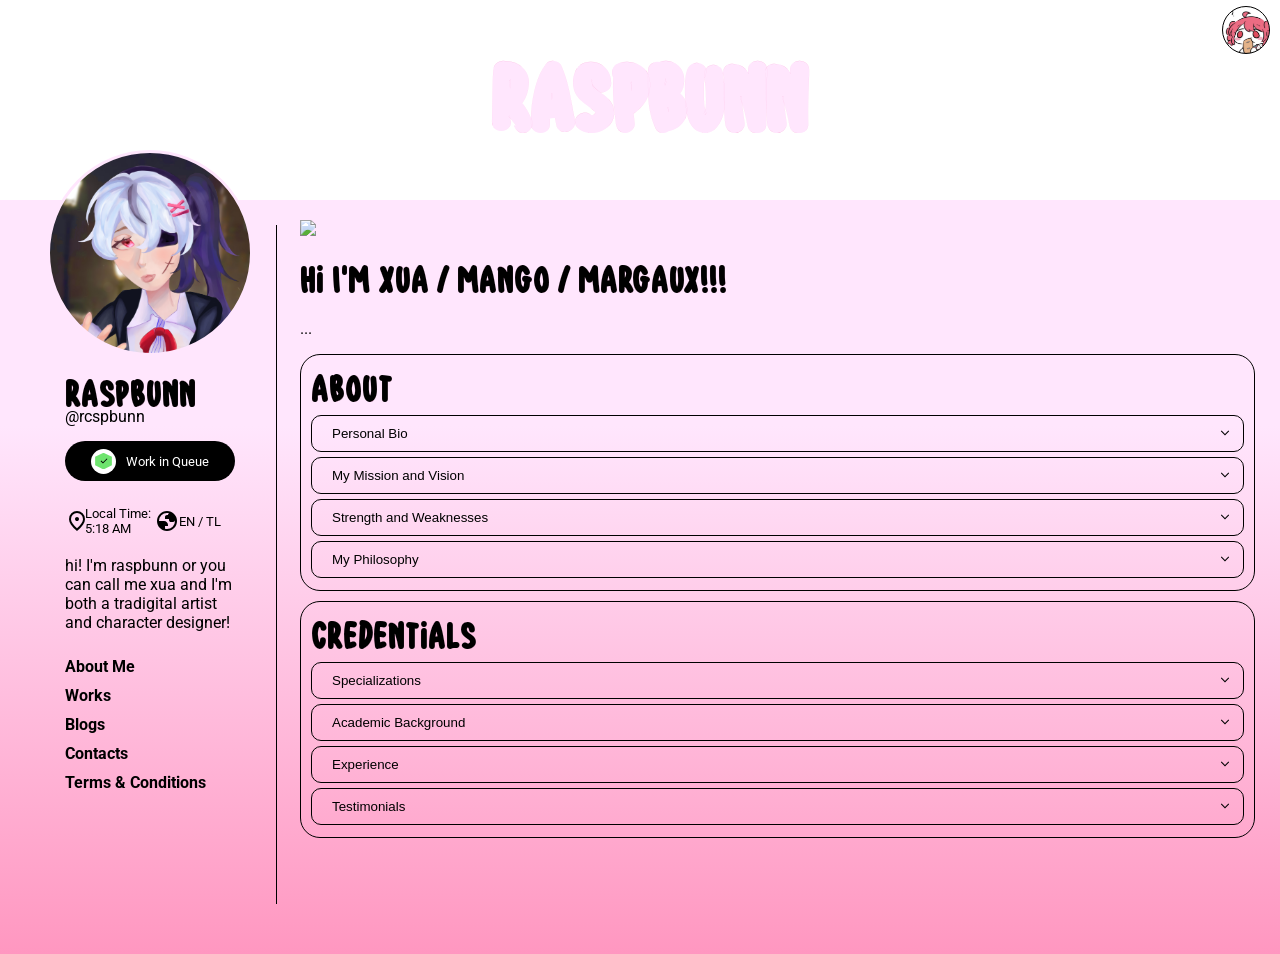
==== commit 635e7255: "Update index.html" ====
--- a/index.html
+++ b/index.html
@@ -248,7 +248,7 @@
         <article>
             <div class="contentWrap">
                 <div class="contentContainer">
-                    <img class="contentImg" src="image/titleCover.jpg">
+                    <img class="contentImg" src="Raspbunn_Banner.jpg">
                 </div>
                 <div class="textContent">
                     <h class="nameBrand color">Hi I'm Xua / Mango / Margaux!!! </h>
--- a/margauxjs-css.css
+++ b/margauxjs-css.css
@@ -27,7 +27,7 @@
     --queue-item-nothing-color:#63513b;
     --wip-item-nothing-color:#696794;
 
-    --message-img: url('image/titleCover.jpg');
+    --message-img: url('Raspbunn_Banner.jpg');
 }
 /*Pop Up*/
 .alertW{
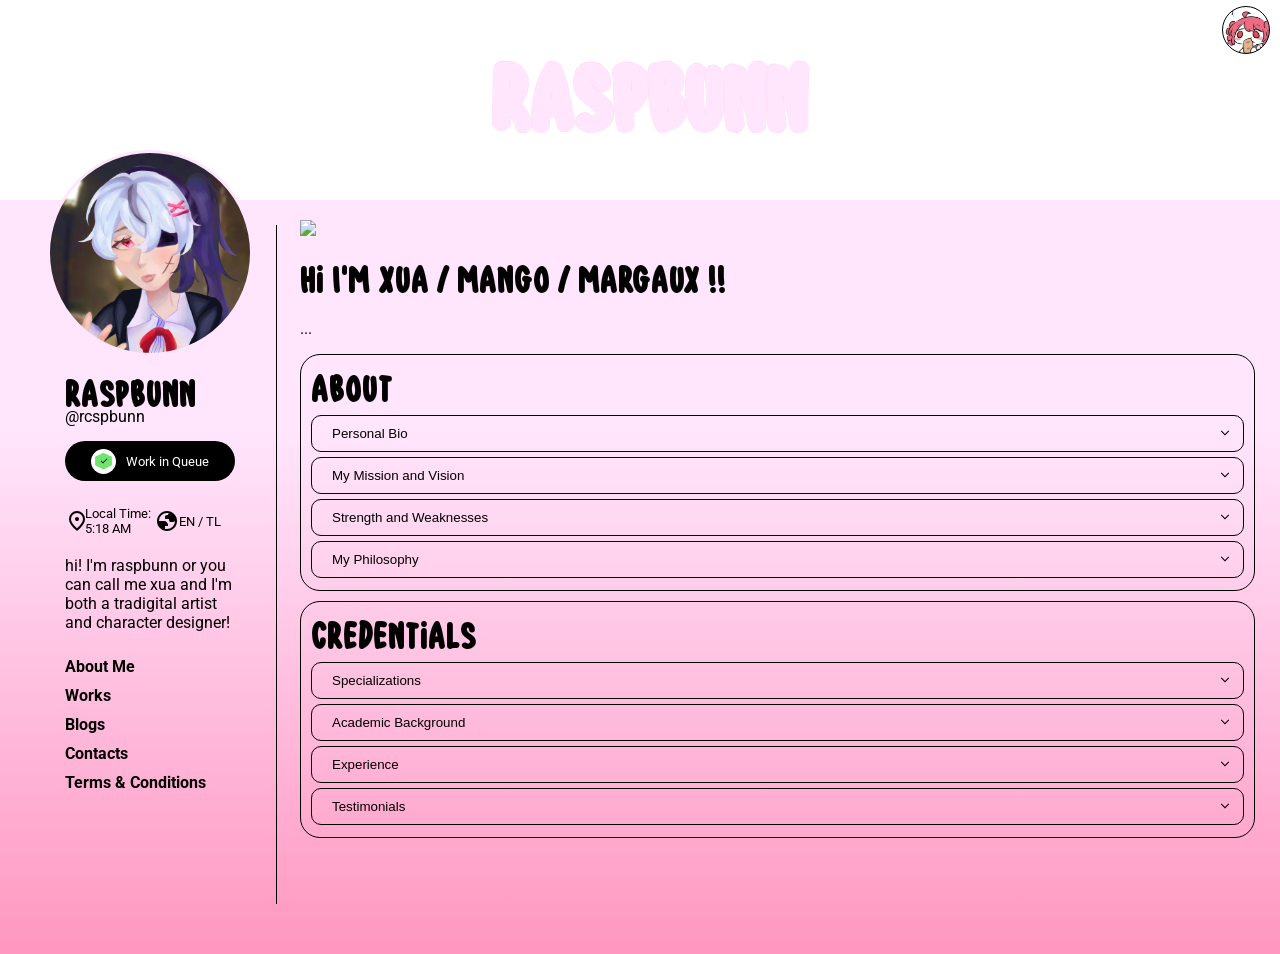
==== commit 7151465c: "5PM" ====
--- a/index.html
+++ b/index.html
@@ -251,7 +251,7 @@
                     <img class="contentImg" src="Raspbunn_Banner.jpg">
                 </div>
                 <div class="textContent">
-                    <h class="nameBrand color">Hi I'm Xua / Mango / Margaux!!! </h>
+                    <h class="nameBrand color">Hi I'm Xua / Mango / Margaux !! </h>
                     <p>
                         ...
 
